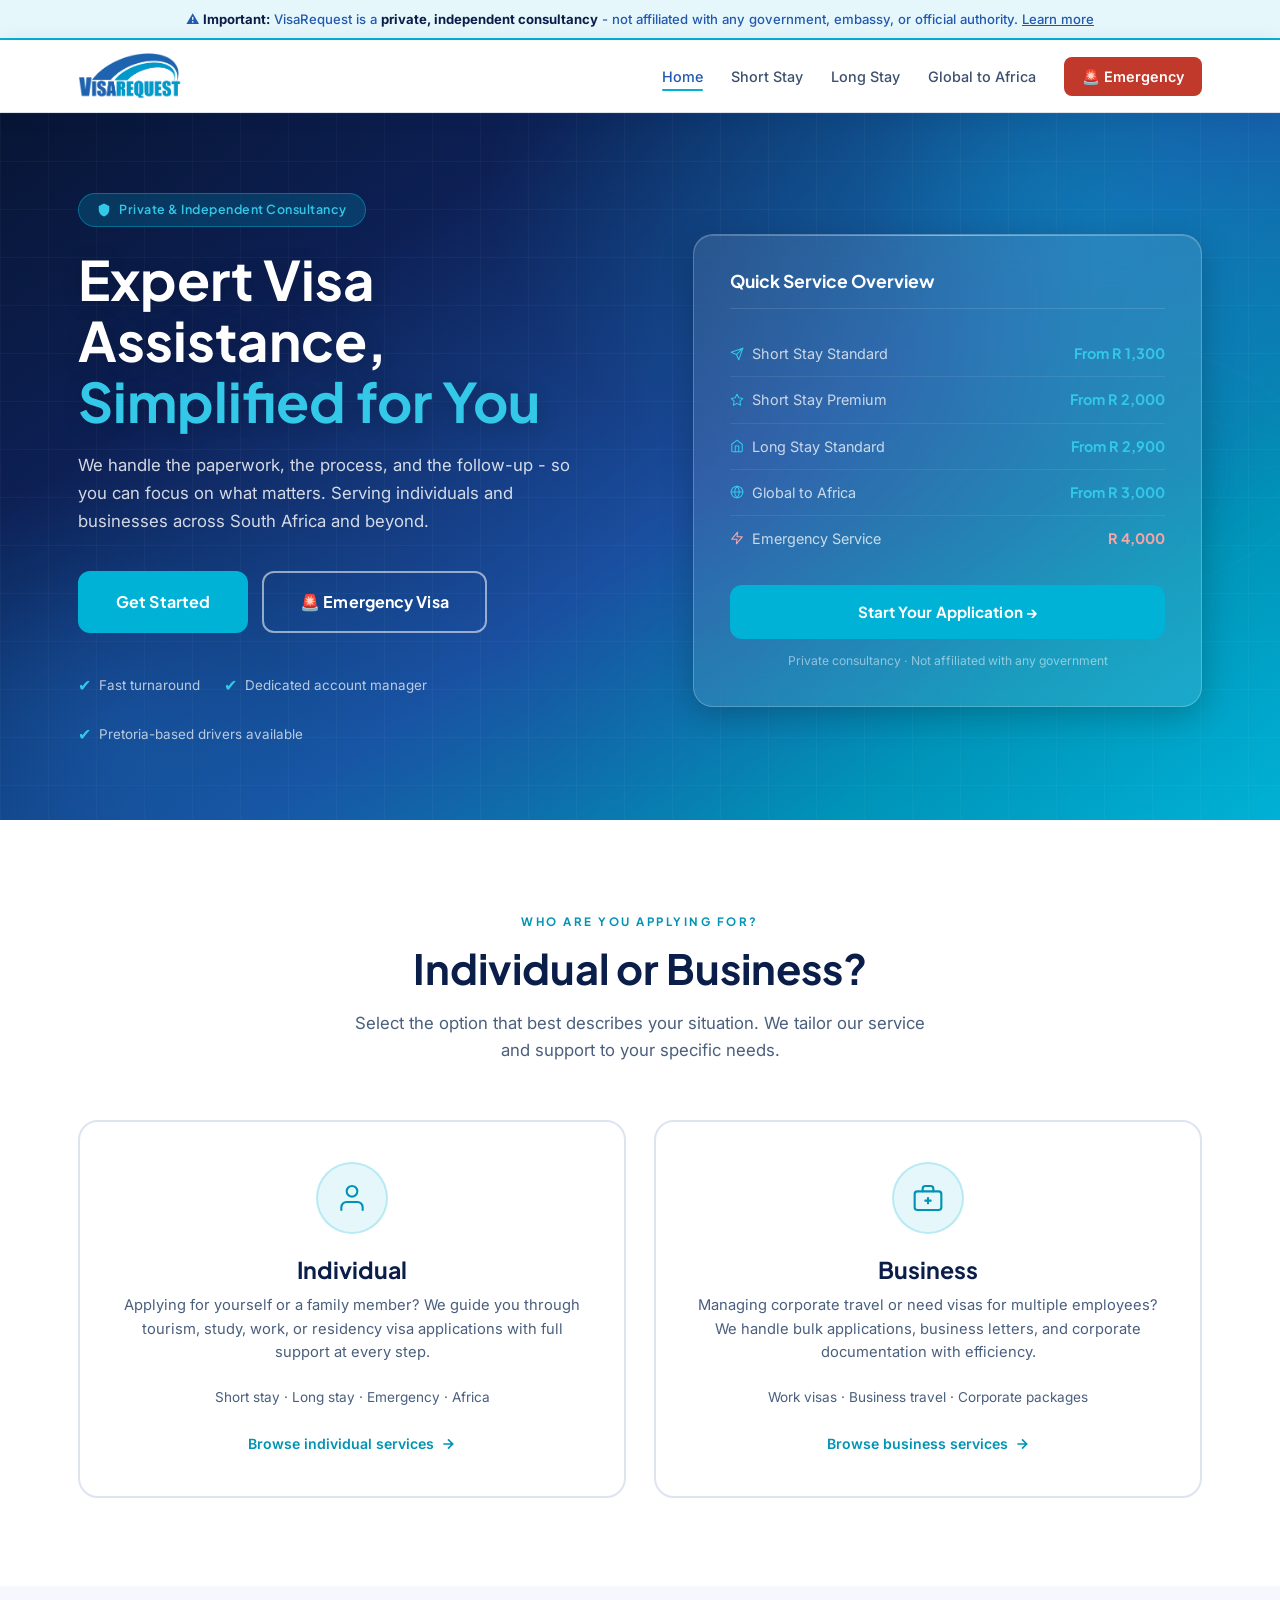
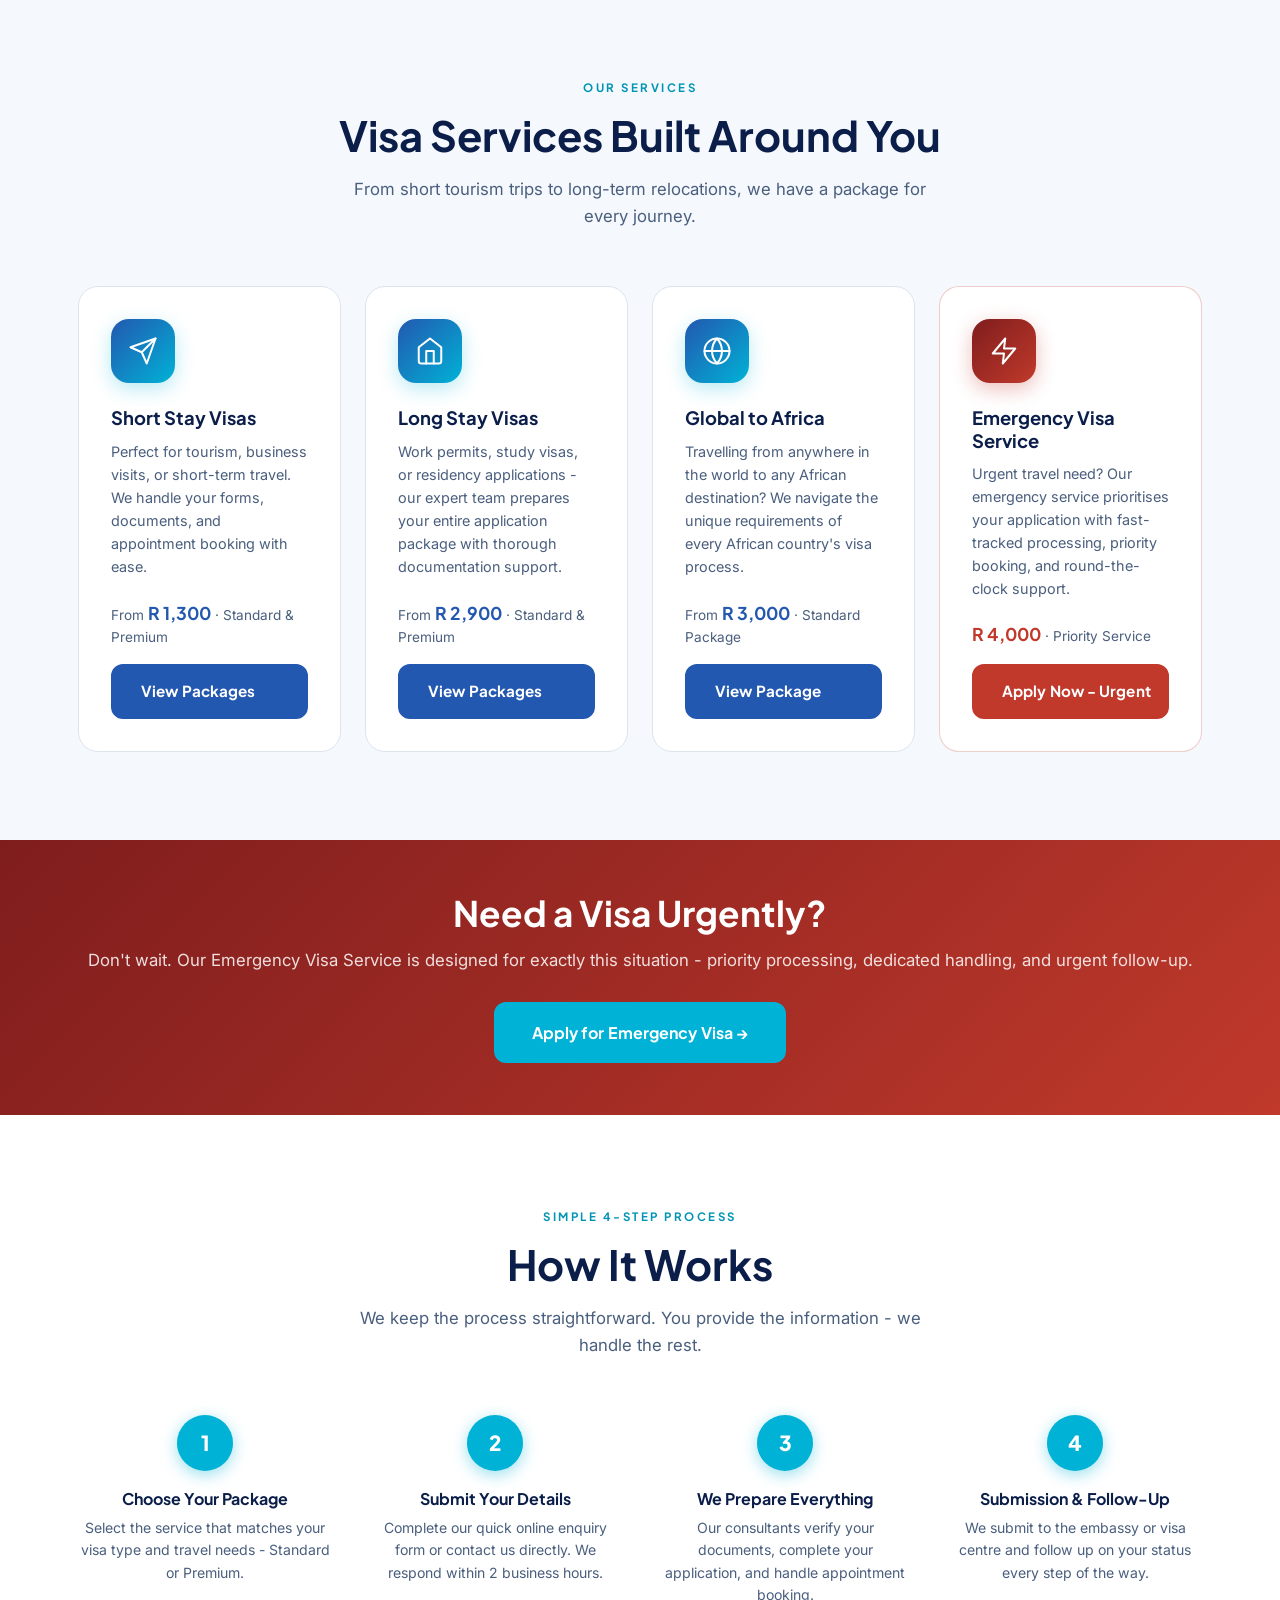
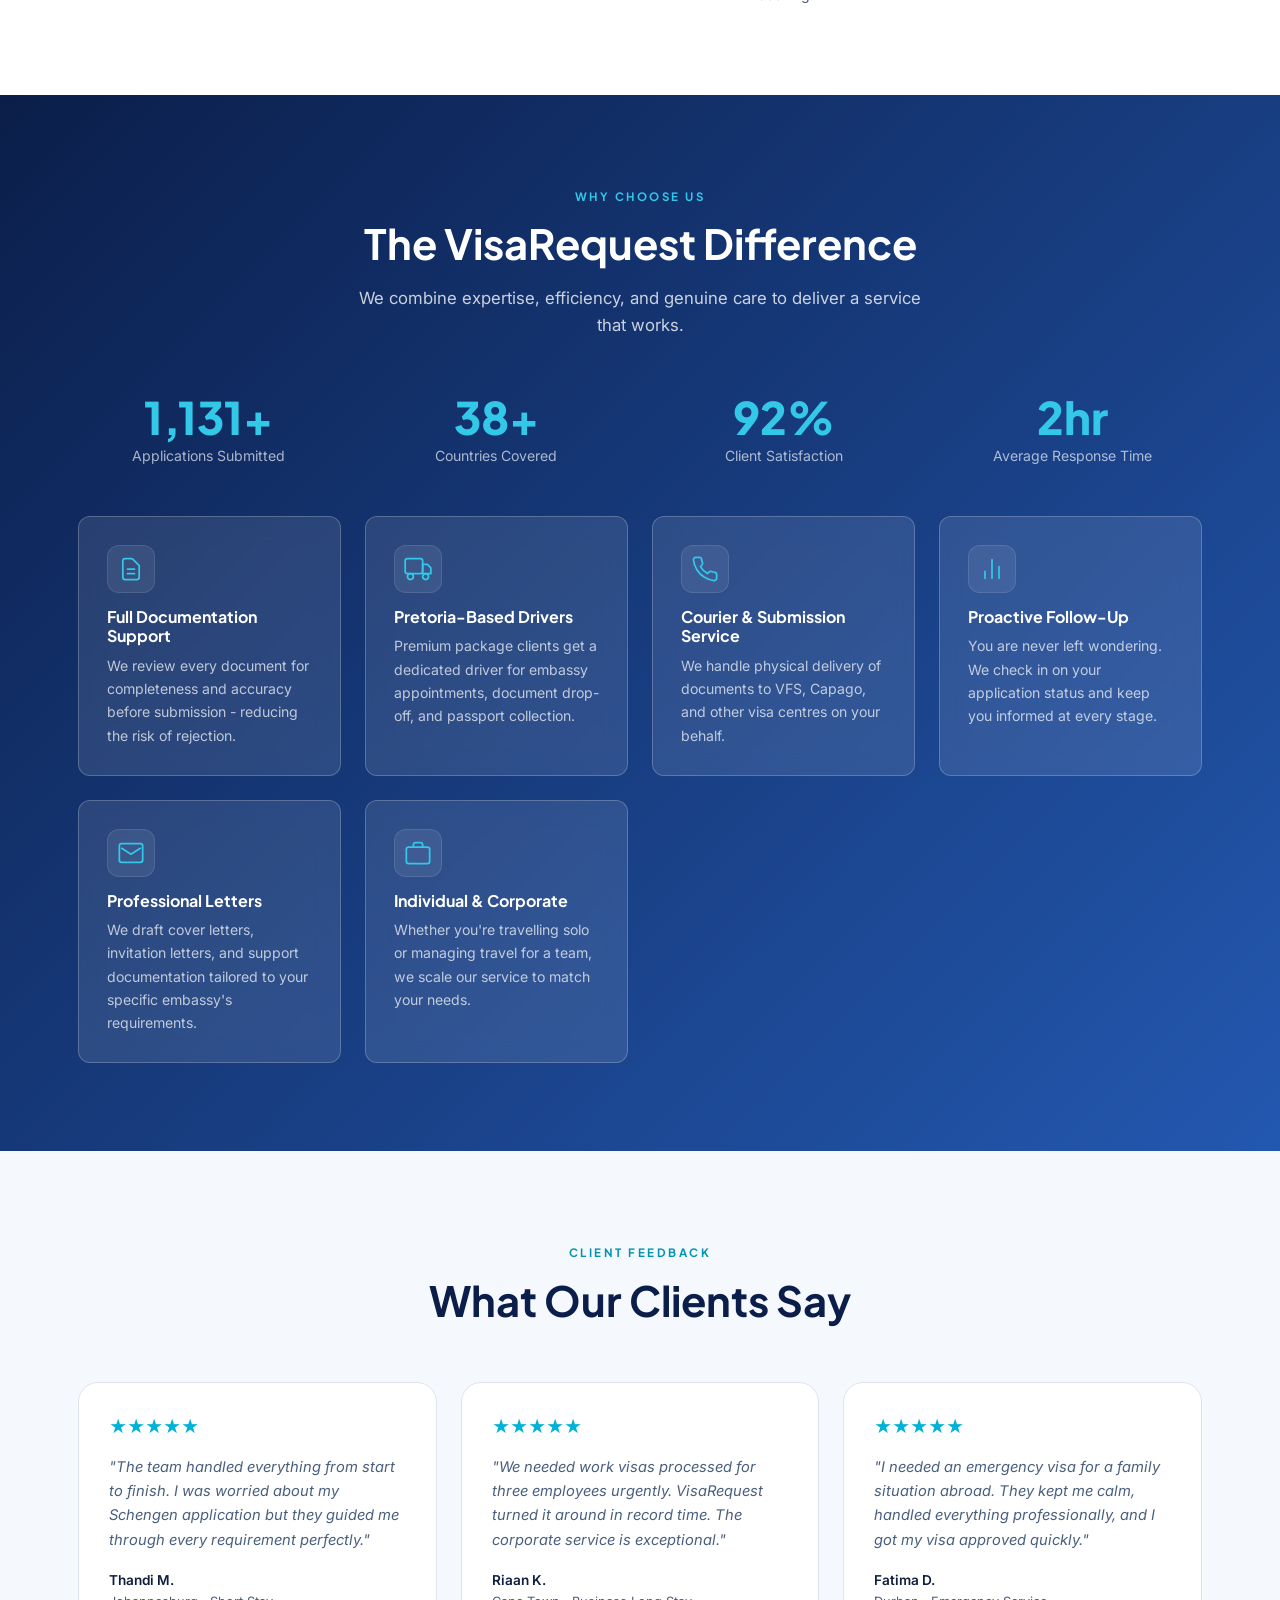
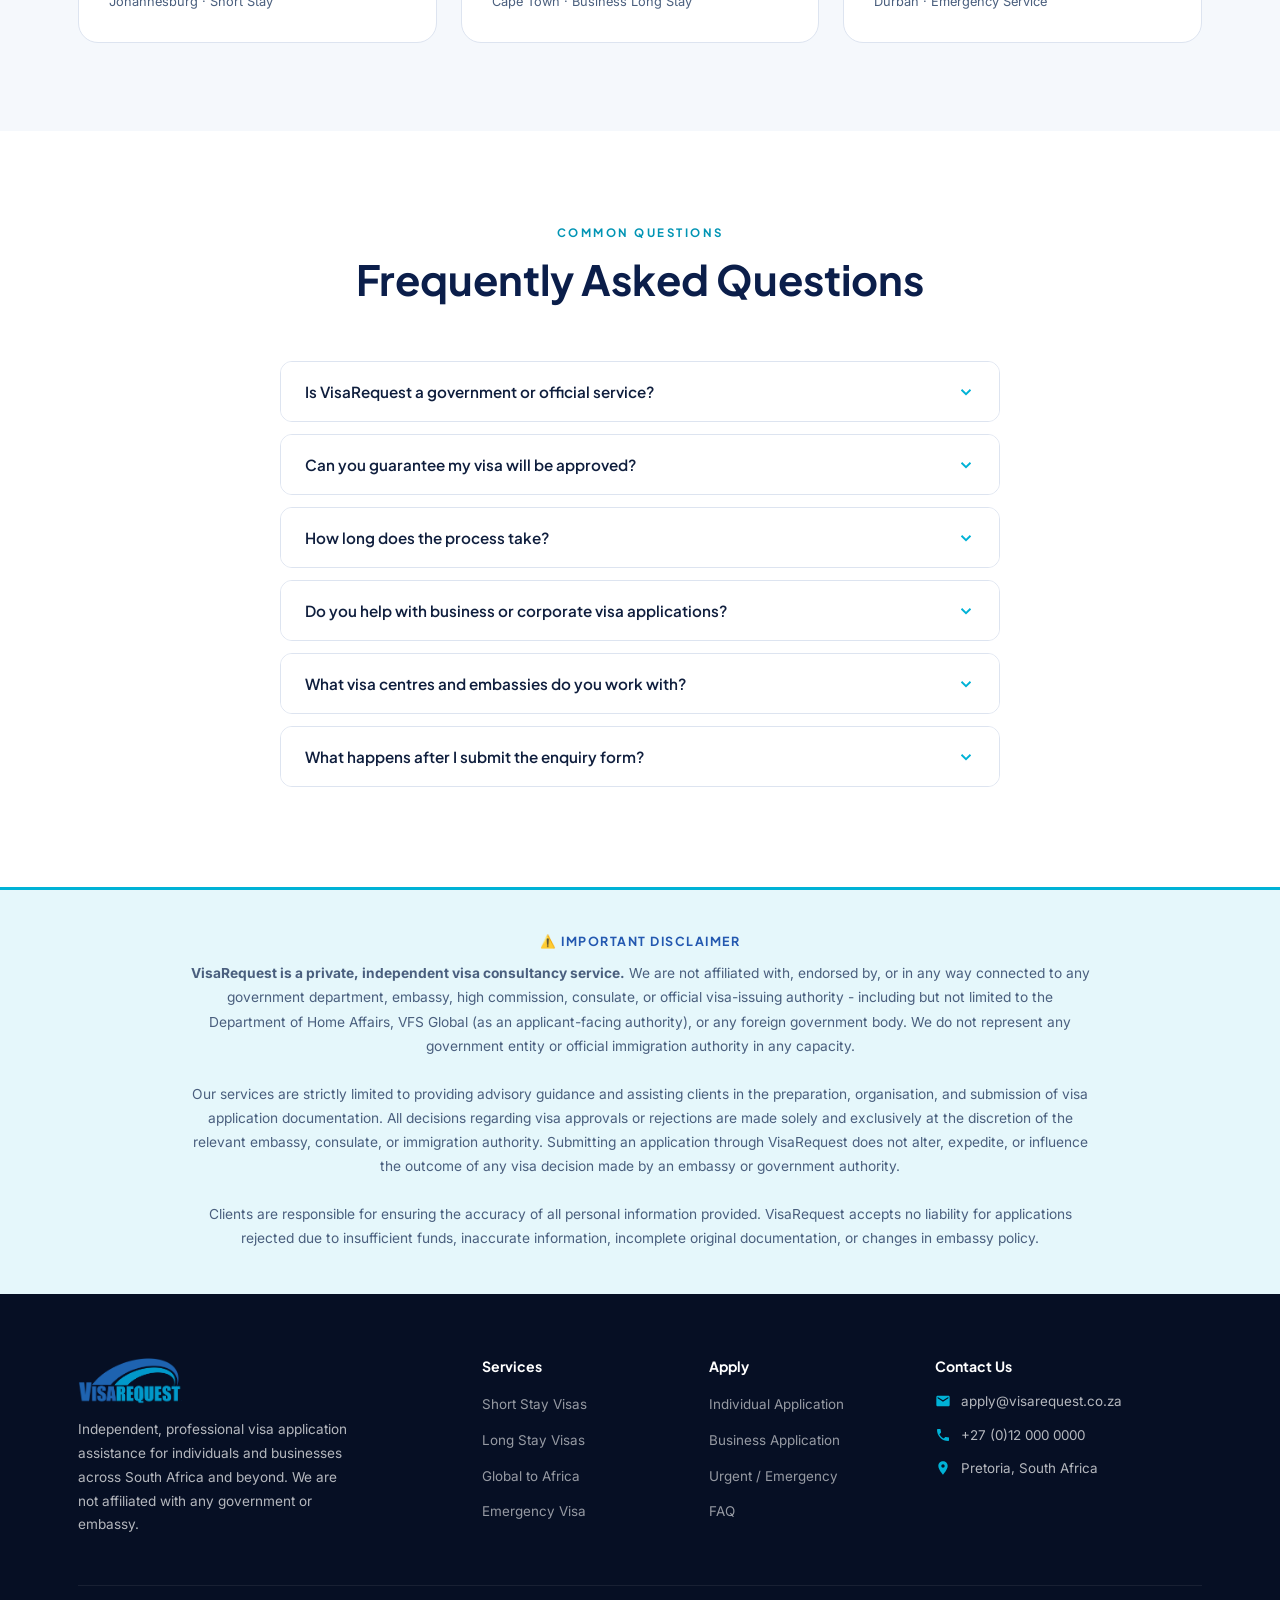
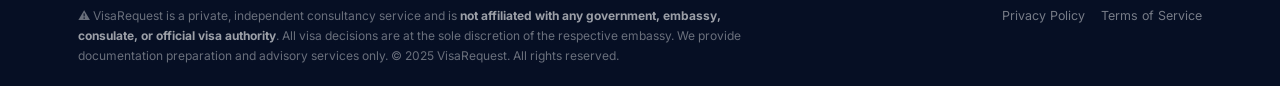
==== index.html @ b6147d73 "Bump Global to Africa to R3,000 and add currency converter Price updated across all pages. Pricing c" ====
<!DOCTYPE html>
<html lang="en">
<head>
  <meta charset="UTF-8">
  <meta name="viewport" content="width=device-width, initial-scale=1.0">
  <title>VisaRequest | Private Visa Consultancy South Africa</title>
  <meta name="description" content="VisaRequest is a private visa consultancy service helping individuals and businesses prepare and submit visa applications. We are not affiliated with any government or embassy.">
  <meta name="robots" content="index, follow">
  <link rel="icon" href="logos/logo-DYOdxpw0.webp" type="image/webp">
  <link rel="stylesheet" href="css/style.css">
  <!-- Open Graph -->
  <meta property="og:title" content="VisaRequest - Private Visa Consultancy">
  <meta property="og:description" content="Expert visa application assistance for individuals and businesses. Short stay, long stay, emergency & Africa visa services.">
  <meta property="og:type" content="website">
</head>
<body>

  <!-- Disclaimer Bar -->
  <div class="disclaimer-bar" role="banner" aria-label="Important notice">
    <div class="container">
      ⚠️ <strong>Important:</strong> VisaRequest is a <strong>private, independent consultancy</strong> - not affiliated with any government, embassy, or official authority. <a href="#disclaimer">Learn more</a>
    </div>
  </div>

  <!-- Header -->
  <header class="site-header" role="banner">
    <div class="container">
      <div class="header-inner">
        <a href="index.html" class="logo" aria-label="VisaRequest Home">
          <img src="logos/logo-DYOdxpw0.webp" alt="VisaRequest logo" width="44" height="44">
          
        </a>
        <nav class="nav" role="navigation" aria-label="Main navigation">
          <a href="index.html" class="active">Home</a>
          <a href="short-stay.html">Short Stay</a>
          <a href="long-stay.html">Long Stay</a>
          <a href="global-to-africa.html">Global to Africa</a>
          <a href="emergency.html" class="nav-emergency">🚨 Emergency</a>
        </nav>
        <button class="mobile-menu-btn" id="mobileMenuBtn" aria-label="Open menu" aria-expanded="false">
          <span></span><span></span><span></span>
        </button>
      </div>
    </div>
    <nav class="mobile-nav" id="mobileNav" role="navigation" aria-label="Mobile navigation">
      <a href="index.html">Home</a>
      <a href="short-stay.html">Short Stay Visas</a>
      <a href="long-stay.html">Long Stay Visas</a>
      <a href="global-to-africa.html">Global to Africa</a>
      <a href="emergency.html" class="nav-emergency">🚨 Emergency Visa</a>
    </nav>
  </header>

  <!-- Hero -->
  <section class="hero" aria-labelledby="hero-heading">
    <div class="hero-grid-overlay"></div>
    <!-- World-map watermark SVG -->
    <svg class="hero-world-mark" viewBox="0 0 1000 500" fill="none" xmlns="http://www.w3.org/2000/svg" aria-hidden="true">
      <ellipse cx="500" cy="250" rx="490" ry="240" stroke="white" stroke-width="1.5"/>
      <ellipse cx="500" cy="250" rx="340" ry="240" stroke="white" stroke-width="1"/>
      <ellipse cx="500" cy="250" rx="190" ry="240" stroke="white" stroke-width="1"/>
      <line x1="10" y1="250" x2="990" y2="250" stroke="white" stroke-width="1"/>
      <line x1="500" y1="10" x2="500" y2="490" stroke="white" stroke-width="1"/>
      <ellipse cx="500" cy="250" rx="490" ry="100" stroke="white" stroke-width="0.8"/>
      <ellipse cx="500" cy="250" rx="490" ry="180" stroke="white" stroke-width="0.8"/>
      <circle cx="200" cy="160" r="4" fill="white"/>
      <circle cx="420" cy="130" r="4" fill="white"/>
      <circle cx="600" cy="200" r="4" fill="white"/>
      <circle cx="750" cy="170" r="4" fill="white"/>
      <circle cx="500" cy="290" r="4" fill="white"/>
      <circle cx="300" cy="310" r="4" fill="white"/>
      <circle cx="680" cy="320" r="4" fill="white"/>
    </svg>
    <div class="container">
      <div class="hero-inner">
        <div class="hero-content">
          <div class="hero-badge">
            <svg width="14" height="14" viewBox="0 0 24 24" fill="currentColor"><path d="M12 1L3 5v6c0 5.55 3.84 10.74 9 12 5.16-1.26 9-6.45 9-12V5l-9-4z"/></svg>
            Private &amp; Independent Consultancy
          </div>
          <h1 id="hero-heading">
            Expert Visa Assistance,<br><em>Simplified for You</em>
          </h1>
          <p class="hero-sub">
            We handle the paperwork, the process, and the follow-up - so you can focus on what matters. Serving individuals and businesses across South Africa and beyond.
          </p>
          <div class="hero-cta">
            <a href="#choose-path" class="btn btn-primary btn-lg">Get Started</a>
            <a href="emergency.html" class="btn btn-secondary btn-lg">🚨 Emergency Visa</a>
          </div>
          <div class="hero-trust">
            <div class="trust-item">
              <span class="check">✔</span>
              Fast turnaround
            </div>
            <div class="trust-item">
              <span class="check">✔</span>
              Dedicated account manager
            </div>
            <div class="trust-item">
              <span class="check">✔</span>
              Pretoria-based drivers available
            </div>
          </div>
        </div>

        <!-- Glass card -->
        <div class="hero-glass">
          <h3>Quick Service Overview</h3>
          <div class="glass-row">
            <span style="display:flex;align-items:center;gap:8px;">
              <svg width="14" height="14" viewBox="0 0 24 24" fill="none" stroke="var(--cyan-lt)" stroke-width="1.8" stroke-linecap="round" stroke-linejoin="round" aria-hidden="true"><path d="M22 2L11 13"/><path d="M22 2l-7 20-4-9-9-4 20-7z"/></svg>
              Short Stay Standard
            </span>
            <strong>From R 1,300</strong>
          </div>
          <div class="glass-row">
            <span style="display:flex;align-items:center;gap:8px;">
              <svg width="14" height="14" viewBox="0 0 24 24" fill="none" stroke="var(--cyan-lt)" stroke-width="1.8" stroke-linecap="round" stroke-linejoin="round" aria-hidden="true"><polygon points="12 2 15.09 8.26 22 9.27 17 14.14 18.18 21.02 12 17.77 5.82 21.02 7 14.14 2 9.27 8.91 8.26 12 2"/></svg>
              Short Stay Premium
            </span>
            <strong>From R 2,000</strong>
          </div>
          <div class="glass-row">
            <span style="display:flex;align-items:center;gap:8px;">
              <svg width="14" height="14" viewBox="0 0 24 24" fill="none" stroke="var(--cyan-lt)" stroke-width="1.8" stroke-linecap="round" stroke-linejoin="round" aria-hidden="true"><path d="M3 9l9-7 9 7v11a2 2 0 01-2 2H5a2 2 0 01-2-2z"/><polyline points="9 22 9 12 15 12 15 22"/></svg>
              Long Stay Standard
            </span>
            <strong>From R 2,900</strong>
          </div>
          <div class="glass-row">
            <span style="display:flex;align-items:center;gap:8px;">
              <svg width="14" height="14" viewBox="0 0 24 24" fill="none" stroke="var(--cyan-lt)" stroke-width="1.8" stroke-linecap="round" stroke-linejoin="round" aria-hidden="true"><circle cx="12" cy="12" r="10"/><line x1="2" y1="12" x2="22" y2="12"/><path d="M12 2a15.3 15.3 0 014 10 15.3 15.3 0 01-4 10 15.3 15.3 0 01-4-10 15.3 15.3 0 014-10z"/></svg>
              Global to Africa
            </span>
            <strong>From R 3,000</strong>
          </div>
          <div class="glass-row">
            <span style="display:flex;align-items:center;gap:8px;">
              <svg width="14" height="14" viewBox="0 0 24 24" fill="none" stroke="#fca5a5" stroke-width="1.8" stroke-linecap="round" stroke-linejoin="round" aria-hidden="true"><path d="M13 2L3 14h9l-1 8 10-12h-9l1-8z"/></svg>
              Emergency Service
            </span>
            <strong style="color:#fca5a5;">R 4,000</strong>
          </div>
          <a href="#choose-path" class="btn btn-primary btn-full" style="margin-top:24px;">Start Your Application →</a>
          <p style="text-align:center;font-size:.76rem;color:rgba(255,255,255,.50);margin-top:12px;">Private consultancy · Not affiliated with any government</p>
        </div>
      </div>
    </div>
  </section>

  <!-- Choose Your Path -->
  <section class="section" id="choose-path" aria-labelledby="path-heading">
    <div class="container">
      <div class="section-header">
        <span class="eyebrow">Who are you applying for?</span>
        <h2 id="path-heading">Individual or Business?</h2>
        <p>Select the option that best describes your situation. We tailor our service and support to your specific needs.</p>
      </div>
      <div class="path-grid">
        <a href="short-stay.html?type=individual" class="path-card">
          <div class="path-icon">
            <svg viewBox="0 0 24 24" fill="none" stroke="currentColor" stroke-width="1.6" stroke-linecap="round" stroke-linejoin="round" aria-hidden="true" width="32" height="32"><path d="M20 21v-2a4 4 0 00-4-4H8a4 4 0 00-4 4v2"/><circle cx="12" cy="7" r="4"/></svg>
          </div>
          <h3>Individual</h3>
          <p>Applying for yourself or a family member? We guide you through tourism, study, work, or residency visa applications with full support at every step.</p>
          <p style="font-size:.85rem;color:var(--text-lt);">Short stay · Long stay · Emergency · Africa</p>
          <span class="path-link">
            Browse individual services
            <svg width="16" height="16" viewBox="0 0 24 24" fill="none" stroke="currentColor" stroke-width="2.5"><path d="M5 12h14M12 5l7 7-7 7"/></svg>
          </span>
        </a>
        <a href="short-stay.html?type=business" class="path-card">
          <div class="path-icon">
            <svg viewBox="0 0 24 24" fill="none" stroke="currentColor" stroke-width="1.6" stroke-linecap="round" stroke-linejoin="round" aria-hidden="true" width="32" height="32"><rect x="2" y="7" width="20" height="14" rx="2"/><path d="M16 7V5a2 2 0 00-2-2h-4a2 2 0 00-2 2v2"/><line x1="12" y1="12" x2="12" y2="16"/><line x1="10" y1="14" x2="14" y2="14"/></svg>
          </div>
          <h3>Business</h3>
          <p>Managing corporate travel or need visas for multiple employees? We handle bulk applications, business letters, and corporate documentation with efficiency.</p>
          <p style="font-size:.85rem;color:var(--text-lt);">Work visas · Business travel · Corporate packages</p>
          <span class="path-link">
            Browse business services
            <svg width="16" height="16" viewBox="0 0 24 24" fill="none" stroke="currentColor" stroke-width="2.5"><path d="M5 12h14M12 5l7 7-7 7"/></svg>
          </span>
        </a>
      </div>
    </div>
  </section>

  <!-- Services Overview -->
  <section class="section section--gray" aria-labelledby="services-heading">
    <div class="container">
      <div class="section-header">
        <span class="eyebrow">Our Services</span>
        <h2 id="services-heading">Visa Services Built Around You</h2>
        <p>From short tourism trips to long-term relocations, we have a package for every journey.</p>
      </div>
      <div class="services-grid">
        <!-- Short Stay -->
        <article class="service-card">
          <div class="service-icon">
            <svg viewBox="0 0 24 24" stroke-width="1.6" stroke-linecap="round" stroke-linejoin="round" aria-hidden="true">
              <path d="M22 2L11 13"/><path d="M22 2l-7 20-4-9-9-4 20-7z"/>
            </svg>
          </div>
          <h3>Short Stay Visas</h3>
          <p>Perfect for tourism, business visits, or short-term travel. We handle your forms, documents, and appointment booking with ease.</p>
          <div class="service-price">From <strong>R 1,300</strong> · Standard &amp; Premium</div>
          <a href="short-stay.html" class="btn btn-navy">View Packages</a>
        </article>
        <!-- Long Stay -->
        <article class="service-card">
          <div class="service-icon">
            <svg viewBox="0 0 24 24" stroke-width="1.6" stroke-linecap="round" stroke-linejoin="round" aria-hidden="true">
              <path d="M3 9l9-7 9 7v11a2 2 0 01-2 2H5a2 2 0 01-2-2z"/><polyline points="9 22 9 12 15 12 15 22"/>
            </svg>
          </div>
          <h3>Long Stay Visas</h3>
          <p>Work permits, study visas, or residency applications - our expert team prepares your entire application package with thorough documentation support.</p>
          <div class="service-price">From <strong>R 2,900</strong> · Standard &amp; Premium</div>
          <a href="long-stay.html" class="btn btn-navy">View Packages</a>
        </article>
        <!-- Global to Africa -->
        <article class="service-card">
          <div class="service-icon">
            <svg viewBox="0 0 24 24" stroke-width="1.6" stroke-linecap="round" stroke-linejoin="round" aria-hidden="true">
              <circle cx="12" cy="12" r="10"/><line x1="2" y1="12" x2="22" y2="12"/>
              <path d="M12 2a15.3 15.3 0 014 10 15.3 15.3 0 01-4 10 15.3 15.3 0 01-4-10 15.3 15.3 0 014-10z"/>
            </svg>
          </div>
          <h3>Global to Africa</h3>
          <p>Travelling from anywhere in the world to any African destination? We navigate the unique requirements of every African country's visa process.</p>
          <div class="service-price">From <strong>R 3,000</strong> · Standard Package</div>
          <a href="global-to-africa.html" class="btn btn-navy">View Package</a>
        </article>
        <!-- Emergency -->
        <article class="service-card emergency">
          <div class="service-icon">
            <svg viewBox="0 0 24 24" stroke-width="1.6" stroke-linecap="round" stroke-linejoin="round" aria-hidden="true">
              <path d="M13 2L3 14h9l-1 8 10-12h-9l1-8z"/>
            </svg>
          </div>
          <h3>Emergency Visa Service</h3>
          <p>Urgent travel need? Our emergency service prioritises your application with fast-tracked processing, priority booking, and round-the-clock support.</p>
          <div class="service-price"><strong style="color:var(--red);">R 4,000</strong> · Priority Service</div>
          <a href="emergency.html" class="btn btn-red">Apply Now - Urgent</a>
        </article>
      </div>
    </div>
  </section>

  <!-- Emergency Banner -->
  <div class="emergency-banner" role="alert">
    <div class="container">
      <h2>Need a Visa Urgently?</h2>
      <p>Don't wait. Our Emergency Visa Service is designed for exactly this situation - priority processing, dedicated handling, and urgent follow-up.</p>
      <a href="emergency.html" class="btn btn-primary btn-lg">Apply for Emergency Visa →</a>
    </div>
  </div>

  <!-- How It Works -->
  <section class="section" aria-labelledby="how-heading">
    <div class="container">
      <div class="section-header">
        <span class="eyebrow">Simple 4-Step Process</span>
        <h2 id="how-heading">How It Works</h2>
        <p>We keep the process straightforward. You provide the information - we handle the rest.</p>
      </div>
      <div class="steps-grid">
        <div class="step">
          <div class="step-num">1</div>
          <h4>Choose Your Package</h4>
          <p>Select the service that matches your visa type and travel needs - Standard or Premium.</p>
        </div>
        <div class="step">
          <div class="step-num">2</div>
          <h4>Submit Your Details</h4>
          <p>Complete our quick online enquiry form or contact us directly. We respond within 2 business hours.</p>
        </div>
        <div class="step">
          <div class="step-num">3</div>
          <h4>We Prepare Everything</h4>
          <p>Our consultants verify your documents, complete your application, and handle appointment booking.</p>
        </div>
        <div class="step">
          <div class="step-num">4</div>
          <h4>Submission &amp; Follow-Up</h4>
          <p>We submit to the embassy or visa centre and follow up on your status every step of the way.</p>
        </div>
      </div>
    </div>
  </section>

  <!-- Why VisaRequest -->
  <section class="section section--blue" aria-labelledby="why-heading">
    <div class="container">
      <div class="section-header">
        <span class="eyebrow" style="color:var(--cyan-lt);">Why Choose Us</span>
        <h2 id="why-heading">The VisaRequest Difference</h2>
        <p>We combine expertise, efficiency, and genuine care to deliver a service that works.</p>
      </div>
      <div class="stats-row mb-32" style="margin-bottom:48px;">
        <div class="stat-item">
          <div class="stat-num" data-count="1200" data-suffix="+">1200+</div>
          <div class="stat-label">Applications Submitted</div>
        </div>
        <div class="stat-item">
          <div class="stat-num" data-count="40" data-suffix="+">40+</div>
          <div class="stat-label">Countries Covered</div>
        </div>
        <div class="stat-item">
          <div class="stat-num" data-count="98" data-suffix="%">98%</div>
          <div class="stat-label">Client Satisfaction</div>
        </div>
        <div class="stat-item">
          <div class="stat-num" data-count="2" data-suffix="hr">2hr</div>
          <div class="stat-label">Average Response Time</div>
        </div>
      </div>
      <div class="features-grid">
        <div class="feature">
          <div class="feature-icon">
            <svg viewBox="0 0 24 24" fill="none" stroke="var(--cyan-lt)" stroke-width="1.5" stroke-linecap="round" stroke-linejoin="round" width="28" height="28" aria-hidden="true"><path d="M9 12h6m-6 4h6m2 5H7a2 2 0 01-2-2V5a2 2 0 012-2h5.586a1 1 0 01.707.293l5.414 5.414a1 1 0 01.293.707V19a2 2 0 01-2 2z"/></svg>
          </div>
          <h4>Full Documentation Support</h4>
          <p>We review every document for completeness and accuracy before submission - reducing the risk of rejection.</p>
        </div>
        <div class="feature">
          <div class="feature-icon">
            <svg viewBox="0 0 24 24" fill="none" stroke="var(--cyan-lt)" stroke-width="1.5" stroke-linecap="round" stroke-linejoin="round" width="28" height="28" aria-hidden="true"><rect x="1" y="3" width="15" height="13" rx="2"/><path d="M16 8h4l3 3v5h-7V8z"/><circle cx="5.5" cy="18.5" r="2.5"/><circle cx="18.5" cy="18.5" r="2.5"/></svg>
          </div>
          <h4>Pretoria-Based Drivers</h4>
          <p>Premium package clients get a dedicated driver for embassy appointments, document drop-off, and passport collection.</p>
        </div>
        <div class="feature">
          <div class="feature-icon">
            <svg viewBox="0 0 24 24" fill="none" stroke="var(--cyan-lt)" stroke-width="1.5" stroke-linecap="round" stroke-linejoin="round" width="28" height="28" aria-hidden="true"><path d="M22 16.92v3a2 2 0 01-2.18 2 19.79 19.79 0 01-8.63-3.07 19.5 19.5 0 01-6-6 19.79 19.79 0 01-3.07-8.67A2 2 0 014.11 2h3a2 2 0 012 1.72c.127.96.361 1.903.7 2.81a2 2 0 01-.45 2.11L8.09 9.91a16 16 0 006 6l1.27-1.27a2 2 0 012.11-.45c.907.339 1.85.573 2.81.7A2 2 0 0122 16.92z"/></svg>
          </div>
          <h4>Courier &amp; Submission Service</h4>
          <p>We handle physical delivery of documents to VFS, Capago, and other visa centres on your behalf.</p>
        </div>
        <div class="feature">
          <div class="feature-icon">
            <svg viewBox="0 0 24 24" fill="none" stroke="var(--cyan-lt)" stroke-width="1.5" stroke-linecap="round" stroke-linejoin="round" width="28" height="28" aria-hidden="true"><path d="M18 20V10M12 20V4M6 20v-6"/></svg>
          </div>
          <h4>Proactive Follow-Up</h4>
          <p>You are never left wondering. We check in on your application status and keep you informed at every stage.</p>
        </div>
        <div class="feature">
          <div class="feature-icon">
            <svg viewBox="0 0 24 24" fill="none" stroke="var(--cyan-lt)" stroke-width="1.5" stroke-linecap="round" stroke-linejoin="round" width="28" height="28" aria-hidden="true"><path d="M20 4H4c-1.1 0-2 .9-2 2v12c0 1.1.9 2 2 2h16c1.1 0 2-.9 2-2V6c0-1.1-.9-2-2-2zm0 4l-8 5-8-5"/></svg>
          </div>
          <h4>Professional Letters</h4>
          <p>We draft cover letters, invitation letters, and support documentation tailored to your specific embassy's requirements.</p>
        </div>
        <div class="feature">
          <div class="feature-icon">
            <svg viewBox="0 0 24 24" fill="none" stroke="var(--cyan-lt)" stroke-width="1.5" stroke-linecap="round" stroke-linejoin="round" width="28" height="28" aria-hidden="true"><rect x="2" y="7" width="20" height="14" rx="2"/><path d="M16 7V5a2 2 0 00-2-2h-4a2 2 0 00-2 2v2"/></svg>
          </div>
          <h4>Individual &amp; Corporate</h4>
          <p>Whether you're travelling solo or managing travel for a team, we scale our service to match your needs.</p>
        </div>
      </div>
    </div>
  </section>

  <!-- Testimonials -->
  <section class="section section--gray" aria-labelledby="testimonials-heading">
    <div class="container">
      <div class="section-header">
        <span class="eyebrow">Client Feedback</span>
        <h2 id="testimonials-heading">What Our Clients Say</h2>
      </div>
      <div class="testimonials-grid">
        <div class="testimonial-card">
          <div class="stars">★★★★★</div>
          <blockquote>"The team handled everything from start to finish. I was worried about my Schengen application but they guided me through every requirement perfectly."</blockquote>
          <div class="testimonial-author">Thandi M.</div>
          <div class="testimonial-detail">Johannesburg · Short Stay</div>
        </div>
        <div class="testimonial-card">
          <div class="stars">★★★★★</div>
          <blockquote>"We needed work visas processed for three employees urgently. VisaRequest turned it around in record time. The corporate service is exceptional."</blockquote>
          <div class="testimonial-author">Riaan K.</div>
          <div class="testimonial-detail">Cape Town · Business Long Stay</div>
        </div>
        <div class="testimonial-card">
          <div class="stars">★★★★★</div>
          <blockquote>"I needed an emergency visa for a family situation abroad. They kept me calm, handled everything professionally, and I got my visa approved quickly."</blockquote>
          <div class="testimonial-author">Fatima D.</div>
          <div class="testimonial-detail">Durban · Emergency Service</div>
        </div>
      </div>
    </div>
  </section>

  <!-- FAQ -->
  <section class="section" aria-labelledby="faq-heading">
    <div class="container">
      <div class="section-header">
        <span class="eyebrow">Common Questions</span>
        <h2 id="faq-heading">Frequently Asked Questions</h2>
      </div>
      <div class="faq-list">
        <div class="faq-item">
          <button class="faq-q">
            Is VisaRequest a government or official service?
            <svg width="18" height="18" viewBox="0 0 24 24" fill="none" stroke="currentColor" stroke-width="2.5"><path d="M6 9l6 6 6-6"/></svg>
          </button>
          <div class="faq-a">No. VisaRequest is a fully private, independent visa consultancy. We are not affiliated with, endorsed by, or connected to any government body, embassy, high commission, or official visa authority. We are a professional advisory and document preparation service that helps clients navigate the visa application process more effectively.</div>
        </div>
        <div class="faq-item">
          <button class="faq-q">
            Can you guarantee my visa will be approved?
            <svg width="18" height="18" viewBox="0 0 24 24" fill="none" stroke="currentColor" stroke-width="2.5"><path d="M6 9l6 6 6-6"/></svg>
          </button>
          <div class="faq-a">No visa consultancy - ours included - can guarantee approval. All visa decisions rest entirely with the relevant embassy or consulate. What we do guarantee is that your application is as complete, accurate, and well-supported as possible, which significantly improves your chances of a successful outcome.</div>
        </div>
        <div class="faq-item">
          <button class="faq-q">
            How long does the process take?
            <svg width="18" height="18" viewBox="0 0 24 24" fill="none" stroke="currentColor" stroke-width="2.5"><path d="M6 9l6 6 6-6"/></svg>
          </button>
          <div class="faq-a">Processing times vary by embassy and visa type. Standard short-stay Schengen visas typically take 15 working days once submitted. We advise starting your application at least 6–8 weeks before your intended travel date. For urgent travel, our Emergency Service prioritises your case and seeks the earliest available appointment.</div>
        </div>
        <div class="faq-item">
          <button class="faq-q">
            Do you help with business or corporate visa applications?
            <svg width="18" height="18" viewBox="0 0 24 24" fill="none" stroke="currentColor" stroke-width="2.5"><path d="M6 9l6 6 6-6"/></svg>
          </button>
          <div class="faq-a">Yes. We work extensively with businesses managing travel for employees. Whether it's a single business trip or ongoing corporate travel management, we handle the documentation, letters, and submissions efficiently. Our Long Stay Premium package includes dedicated account management for business clients.</div>
        </div>
        <div class="faq-item">
          <button class="faq-q">
            What visa centres and embassies do you work with?
            <svg width="18" height="18" viewBox="0 0 24 24" fill="none" stroke="currentColor" stroke-width="2.5"><path d="M6 9l6 6 6-6"/></svg>
          </button>
          <div class="faq-a">We have experience working with VFS Global, Capago, and embassy-direct submissions across Pretoria and Johannesburg. Our team is familiar with the specific requirements and processes of embassies across Europe, the UK, the USA, Asia, and across Africa. Contact us with your destination and we'll confirm our coverage.</div>
        </div>
        <div class="faq-item">
          <button class="faq-q">
            What happens after I submit the enquiry form?
            <svg width="18" height="18" viewBox="0 0 24 24" fill="none" stroke="currentColor" stroke-width="2.5"><path d="M6 9l6 6 6-6"/></svg>
          </button>
          <div class="faq-a">Our team reviews your enquiry and contacts you within 2 business hours (during working hours). We'll confirm your eligibility, advise on the most appropriate package, share a document checklist tailored to your visa type, and provide you with an invoice. We only begin work once payment is confirmed.</div>
        </div>
      </div>
    </div>
  </section>

  <!-- Disclaimer Section -->
  <section class="disclaimer-section" id="disclaimer" aria-labelledby="disclaimer-heading">
    <div class="container">
      <div class="disclaimer-box">
        <h4 id="disclaimer-heading">⚠️ Important Disclaimer</h4>
        <p>
          <strong>VisaRequest is a private, independent visa consultancy service.</strong> We are not affiliated with, endorsed by, or in any way connected to any government department, embassy, high commission, consulate, or official visa-issuing authority - including but not limited to the Department of Home Affairs, VFS Global (as an applicant-facing authority), or any foreign government body. We do not represent any government entity or official immigration authority in any capacity.
          <br><br>
          Our services are strictly limited to providing advisory guidance and assisting clients in the preparation, organisation, and submission of visa application documentation. All decisions regarding visa approvals or rejections are made solely and exclusively at the discretion of the relevant embassy, consulate, or immigration authority. Submitting an application through VisaRequest does not alter, expedite, or influence the outcome of any visa decision made by an embassy or government authority.
          <br><br>
          Clients are responsible for ensuring the accuracy of all personal information provided. VisaRequest accepts no liability for applications rejected due to insufficient funds, inaccurate information, incomplete original documentation, or changes in embassy policy.
        </p>
      </div>
    </div>
  </section>

  <!-- Footer -->
  <footer class="site-footer" role="contentinfo">
    <div class="container">
      <div class="footer-grid">
        <div class="footer-brand">
          <div class="logo">
            <img src="logos/logo-DYOdxpw0.webp" alt="VisaRequest" width="40" height="40">
            
          </div>
          <p>Independent, professional visa application assistance for individuals and businesses across South Africa and beyond. We are not affiliated with any government or embassy.</p>
        </div>
        <div class="footer-col">
          <h5>Services</h5>
          <ul>
            <li><a href="short-stay.html">Short Stay Visas</a></li>
            <li><a href="long-stay.html">Long Stay Visas</a></li>
            <li><a href="global-to-africa.html">Global to Africa</a></li>
            <li><a href="emergency.html">Emergency Visa</a></li>
          </ul>
        </div>
        <div class="footer-col">
          <h5>Apply</h5>
          <ul>
            <li><a href="short-stay.html?type=individual">Individual Application</a></li>
            <li><a href="short-stay.html?type=business">Business Application</a></li>
            <li><a href="emergency.html">Urgent / Emergency</a></li>
            <li><a href="#faq">FAQ</a></li>
          </ul>
        </div>
        <div class="footer-col">
          <h5>Contact Us</h5>
          <div class="footer-contact-item">
            <svg width="16" height="16" viewBox="0 0 24 24" fill="currentColor"><path d="M20 4H4c-1.1 0-2 .9-2 2v12c0 1.1.9 2 2 2h16c1.1 0 2-.9 2-2V6c0-1.1-.9-2-2-2zm0 4l-8 5-8-5V6l8 5 8-5v2z"/></svg>
            apply@visarequest.co.za
          </div>
          <div class="footer-contact-item">
            <svg width="16" height="16" viewBox="0 0 24 24" fill="currentColor"><path d="M6.62 10.79c1.44 2.83 3.76 5.14 6.59 6.59l2.2-2.2c.27-.27.67-.36 1.02-.24 1.12.37 2.33.57 3.57.57.55 0 1 .45 1 1V20c0 .55-.45 1-1 1-9.39 0-17-7.61-17-17 0-.55.45-1 1-1h3.5c.55 0 1 .45 1 1 0 1.25.2 2.45.57 3.57.11.35.03.74-.25 1.02l-2.2 2.2z"/></svg>
            +27 (0)12 000 0000
          </div>
          <div class="footer-contact-item">
            <svg width="16" height="16" viewBox="0 0 24 24" fill="currentColor"><path d="M12 2C8.13 2 5 5.13 5 9c0 5.25 7 13 7 13s7-7.75 7-13c0-3.87-3.13-7-7-7zm0 9.5c-1.38 0-2.5-1.12-2.5-2.5s1.12-2.5 2.5-2.5 2.5 1.12 2.5 2.5-1.12 2.5-2.5 2.5z"/></svg>
            Pretoria, South Africa
          </div>
        </div>
      </div>
      <div class="footer-bottom">
        <p class="footer-disclaimer">
          ⚠️ VisaRequest is a private, independent consultancy service and is <strong>not affiliated with any government, embassy, consulate, or official visa authority</strong>. All visa decisions are at the sole discretion of the respective embassy. We provide documentation preparation and advisory services only. © 2025 VisaRequest. All rights reserved.
        </p>
        <div class="footer-legal">
          <a href="privacy.html">Privacy Policy</a>
          <a href="terms.html">Terms of Service</a>
        </div>
      </div>
    </div>
  </footer>

  <script src="js/main.js"></script>
</body>
</html>
---- css/style.css ----
/* ============================================
   VISAREQUEST — Global Stylesheet
   Colors sourced directly from logo:
     Deep Blue  #2358B0
     Cyan Blue  #00B2D6
   ============================================ */

@import url('https://fonts.googleapis.com/css2?family=Plus+Jakarta+Sans:wght@300;400;500;600;700;800&family=Inter:wght@300;400;500;600&display=swap');

/* ── Reset & Base ─────────────────────────── */
*, *::before, *::after { box-sizing: border-box; margin: 0; padding: 0; }

:root {
  /* === Logo-derived palette === */
  --navy:       #0B1E4A;   /* deepest bg / text */
  --blue:       #2358B0;   /* primary brand blue */
  --blue-mid:   #1A4FA0;   /* mid blue */
  --blue-lt:    #3A70C4;   /* lighter blue */
  --cyan:       #00B2D6;   /* secondary cyan from logo */
  --cyan-lt:    #33C8E8;   /* lighter cyan */
  --cyan-pale:  #E5F7FB;   /* very light cyan tint */
  --cyan-deep:  #0094B4;   /* deeper cyan */

  /* === Neutrals === */
  --white:      #FFFFFF;
  --off-white:  #F5F8FC;
  --gray-100:   #EEF2F7;
  --gray-200:   #DDE4F0;
  --gray-400:   #9AAEC8;
  --gray-600:   #5B7296;
  --gray-700:   #3D506E;
  --text:       #0F1E3D;
  --text-lt:    #4A5F7E;

  /* === Status === */
  --red:        #C0392B;
  --red-lt:     #E74C3C;
  --green:      #0E8A4A;

  /* === Effects === */
  --glass-bg:   rgba(255,255,255,0.10);
  --glass-bg-strong: rgba(255,255,255,0.16);
  --glass-border: rgba(255,255,255,0.22);
  --glass-shadow: 0 8px 32px rgba(0,0,0,0.22);

  --radius:     12px;
  --radius-lg:  20px;
  --shadow:     0 4px 24px rgba(11,30,74,.12);
  --shadow-md:  0 8px 40px rgba(11,30,74,.16);
  --shadow-lg:  0 16px 60px rgba(11,30,74,.20);
  --transition: .25s cubic-bezier(.4,0,.2,1);
}

html { scroll-behavior: smooth; }

body {
  font-family: 'Inter', sans-serif;
  color: var(--text);
  background: var(--white);
  line-height: 1.6;
  -webkit-font-smoothing: antialiased;
}

h1,h2,h3,h4,h5 {
  font-family: 'Plus Jakarta Sans', sans-serif;
  line-height: 1.22;
  font-weight: 700;
  color: var(--navy);
}

a { color: inherit; text-decoration: none; }
img { max-width: 100%; display: block; }
ul { list-style: none; }

.container {
  max-width: 1180px;
  margin: 0 auto;
  padding: 0 28px;
}

.section { padding: 88px 0; }
.section--gray { background: var(--off-white); }
.section--blue {
  background: linear-gradient(135deg, var(--navy) 0%, var(--blue) 100%);
  color: var(--white);
}
.section--blue h2, .section--blue h3 { color: var(--white); }
.section--blue p { color: rgba(255,255,255,.80); }

/* ── Disclaimer Bar ─────────────────────────── */
.disclaimer-bar {
  background: var(--cyan-pale);
  border-bottom: 2px solid var(--cyan);
  padding: 10px 0;
  text-align: center;
  font-size: .82rem;
  color: var(--blue);
  font-weight: 500;
  line-height: 1.4;
}
.disclaimer-bar strong { color: var(--navy); }
.disclaimer-bar a { color: var(--blue); text-decoration: underline; }

/* ── Header / Nav ─────────────────────────── */
.site-header {
  position: sticky;
  top: 0;
  z-index: 1000;
  background: var(--white);
  border-bottom: 1px solid var(--gray-200);
  box-shadow: 0 2px 20px rgba(11,30,74,.08);
}
.header-inner {
  display: flex;
  align-items: center;
  justify-content: space-between;
  height: 72px;
}
.logo { display: flex; align-items: center; gap: 12px; }
.logo img { height: 46px; width: auto; }
.logo-text strong { display: block; font-size: 1.2rem; color: var(--blue); letter-spacing: -.3px; font-family: 'Plus Jakarta Sans',sans-serif; }
.logo-text span { font-size: .7rem; color: var(--cyan-deep); text-transform: uppercase; letter-spacing: 1.8px; font-weight: 600; }

.nav { display: flex; align-items: center; gap: 28px; }
.nav a {
  font-size: .9rem;
  font-weight: 500;
  color: var(--gray-700);
  transition: color var(--transition);
  position: relative;
}
.nav a::after {
  content: '';
  position: absolute;
  bottom: -3px; left: 0;
  width: 0; height: 2px;
  background: var(--cyan);
  transition: width var(--transition);
  border-radius: 2px;
}
.nav a:hover, .nav a.active { color: var(--blue); }
.nav a:hover::after, .nav a.active::after { width: 100%; }

.nav-emergency {
  background: var(--red) !important;
  color: var(--white) !important;
  padding: 8px 18px;
  border-radius: 8px;
  font-weight: 600 !important;
  animation: pulse-red 2.2s infinite;
}
.nav-emergency::after { display: none !important; }
.nav-emergency:hover { background: var(--red-lt) !important; opacity: .92; }

@keyframes pulse-red {
  0%,100% { box-shadow: 0 0 0 0 rgba(192,57,43,.45); }
  50%      { box-shadow: 0 0 0 7px rgba(192,57,43,0); }
}

.mobile-menu-btn {
  display: none;
  background: none;
  border: none;
  cursor: pointer;
  flex-direction: column;
  gap: 5px;
  padding: 4px;
}
.mobile-menu-btn span {
  display: block;
  width: 24px; height: 2px;
  background: var(--navy);
  border-radius: 2px;
  transition: var(--transition);
}

/* ── Buttons ─────────────────────────── */
.btn {
  display: inline-flex;
  align-items: center;
  gap: 8px;
  padding: 13px 28px;
  border-radius: var(--radius);
  font-family: 'Plus Jakarta Sans', sans-serif;
  font-weight: 700;
  font-size: .95rem;
  cursor: pointer;
  border: 2px solid transparent;
  transition: all var(--transition);
  white-space: nowrap;
  letter-spacing: .1px;
}
.btn-primary {
  background: var(--cyan);
  color: var(--white);
  border-color: var(--cyan);
}
.btn-primary:hover {
  background: var(--cyan-lt);
  border-color: var(--cyan-lt);
  transform: translateY(-2px);
  box-shadow: 0 8px 28px rgba(0,178,214,.40);
}
.btn-secondary {
  background: transparent;
  color: var(--white);
  border-color: rgba(255,255,255,.55);
}
.btn-secondary:hover {
  background: rgba(255,255,255,.12);
  border-color: var(--white);
  transform: translateY(-2px);
}
.btn-navy {
  background: var(--blue);
  color: var(--white);
  border-color: var(--blue);
}
.btn-navy:hover {
  background: var(--blue-mid);
  border-color: var(--blue-mid);
  transform: translateY(-2px);
  box-shadow: var(--shadow);
}
.btn-outline {
  background: transparent;
  color: var(--cyan);
  border-color: var(--cyan);
}
.btn-outline:hover {
  background: var(--cyan);
  color: var(--white);
}
.btn-red {
  background: var(--red);
  color: var(--white);
  border-color: var(--red);
  animation: pulse-red 2.2s infinite;
}
.btn-red:hover {
  background: var(--red-lt);
  border-color: var(--red-lt);
  transform: translateY(-2px);
}
.btn-lg { padding: 16px 36px; font-size: 1rem; }
.btn-full { width: 100%; justify-content: center; }

/* ── Section Headers ─────────────────────────── */
.section-header { text-align: center; margin-bottom: 56px; }
.eyebrow {
  display: inline-block;
  font-size: .72rem;
  font-weight: 700;
  text-transform: uppercase;
  letter-spacing: 2.5px;
  color: var(--cyan-deep);
  margin-bottom: 12px;
  font-family: 'Plus Jakarta Sans', sans-serif;
}
.section--blue .eyebrow { color: var(--cyan-lt); }
.section-header h2 { font-size: clamp(1.8rem, 4vw, 2.6rem); margin-bottom: 16px; }
.section-header p { font-size: 1.05rem; color: var(--text-lt); max-width: 580px; margin: 0 auto; }
.section--blue .section-header p { color: rgba(255,255,255,.78); }

/* ══════════════════════════════════════════════
   HERO — Glassmorphism Style
   ══════════════════════════════════════════════ */
.hero {
  position: relative;
  min-height: 680px;
  display: flex;
  align-items: center;
  overflow: hidden;
  padding: 80px 0 72px;

  /* Rich gradient using logo colors */
  background:
    radial-gradient(ellipse 70% 80% at 80% 10%, rgba(0,178,214,.28) 0%, transparent 60%),
    radial-gradient(ellipse 60% 70% at 10% 90%, rgba(0,140,200,.20) 0%, transparent 55%),
    linear-gradient(145deg, #071534 0%, #0d2055 25%, #1A4FA0 55%, #0093B8 80%, #00B2D6 100%);
}

/* Decorative blobs */
.hero::before,
.hero::after {
  content: '';
  position: absolute;
  border-radius: 50%;
  pointer-events: none;
}
.hero::before {
  width: 520px; height: 520px;
  right: -80px; top: -140px;
  background: radial-gradient(circle, rgba(0,178,214,.22) 0%, transparent 65%);
  animation: float 8s ease-in-out infinite;
}
.hero::after {
  width: 360px; height: 360px;
  left: -60px; bottom: -80px;
  background: radial-gradient(circle, rgba(35,88,176,.30) 0%, transparent 65%);
  animation: float 11s ease-in-out infinite reverse;
}

@keyframes float {
  0%,100% { transform: translate(0,0) scale(1); }
  33%      { transform: translate(20px,-15px) scale(1.04); }
  66%      { transform: translate(-10px,20px) scale(.97); }
}

/* Subtle grid overlay for depth */
.hero-grid-overlay {
  position: absolute;
  inset: 0;
  background-image:
    linear-gradient(rgba(255,255,255,.03) 1px, transparent 1px),
    linear-gradient(90deg, rgba(255,255,255,.03) 1px, transparent 1px);
  background-size: 48px 48px;
  pointer-events: none;
}

/* Decorative world-map watermark */
.hero-world-mark {
  position: absolute;
  right: -40px;
  top: 50%;
  transform: translateY(-50%);
  width: 580px;
  opacity: .05;
  pointer-events: none;
  filter: blur(1px);
}

.hero-inner {
  position: relative;
  z-index: 2;
  display: grid;
  grid-template-columns: 1.1fr 1fr;
  gap: 56px;
  align-items: center;
}

.hero-badge {
  display: inline-flex;
  align-items: center;
  gap: 8px;
  background: rgba(0,178,214,.20);
  border: 1px solid rgba(0,178,214,.45);
  color: var(--cyan-lt);
  padding: 6px 18px;
  border-radius: 999px;
  font-size: .78rem;
  font-weight: 600;
  letter-spacing: .5px;
  margin-bottom: 22px;
  font-family: 'Plus Jakarta Sans', sans-serif;
  backdrop-filter: blur(8px);
}

.hero h1 {
  color: var(--white);
  font-size: clamp(2rem, 4.5vw, 3.4rem);
  margin-bottom: 20px;
  line-height: 1.12;
  text-shadow: 0 2px 20px rgba(0,0,0,.2);
}
.hero h1 em { color: var(--cyan-lt); font-style: normal; }

.hero-sub {
  font-size: 1.05rem;
  color: rgba(255,255,255,.82);
  margin-bottom: 36px;
  max-width: 500px;
  line-height: 1.65;
}
.hero-cta { display: flex; gap: 14px; flex-wrap: wrap; margin-bottom: 40px; }

.hero-trust {
  display: flex;
  gap: 24px;
  flex-wrap: wrap;
}
.trust-item {
  display: flex;
  align-items: center;
  gap: 8px;
  font-size: .84rem;
  color: rgba(255,255,255,.70);
}
.trust-item .check { color: var(--cyan-lt); font-size: 1rem; }

/* Glass Card (right column) */
.hero-glass {
  background: var(--glass-bg);
  backdrop-filter: blur(22px);
  -webkit-backdrop-filter: blur(22px);
  border: 1px solid var(--glass-border);
  border-radius: var(--radius-lg);
  padding: 36px;
  box-shadow: var(--glass-shadow), inset 0 1px 0 rgba(255,255,255,.18);
  position: relative;
  overflow: hidden;
}
.hero-glass::before {
  content: '';
  position: absolute;
  top: 0; left: 0; right: 0;
  height: 1px;
  background: linear-gradient(90deg, transparent, rgba(255,255,255,.35), transparent);
}
.hero-glass h3 {
  color: var(--white);
  font-size: 1.1rem;
  margin-bottom: 22px;
  padding-bottom: 16px;
  border-bottom: 1px solid rgba(255,255,255,.12);
}
.glass-row {
  display: flex;
  justify-content: space-between;
  align-items: center;
  padding: 11px 0;
  border-bottom: 1px solid rgba(255,255,255,.08);
  font-size: .9rem;
}
.glass-row:last-of-type { border: none; }
.glass-row span { color: rgba(255,255,255,.75); }
.glass-row strong { color: var(--cyan-lt); font-family: 'Plus Jakarta Sans',sans-serif; }

/* ── Path Cards (Individual / Business) ─── */
.path-grid {
  display: grid;
  grid-template-columns: 1fr 1fr;
  gap: 28px;
}
.path-card {
  background: var(--white);
  border: 2px solid var(--gray-200);
  border-radius: var(--radius-lg);
  padding: 40px 36px;
  text-align: center;
  cursor: pointer;
  transition: all var(--transition);
  display: block;
}
.path-card:hover {
  border-color: var(--cyan);
  transform: translateY(-5px);
  box-shadow: 0 12px 40px rgba(0,178,214,.18);
}
.path-icon {
  width: 72px; height: 72px;
  background: var(--cyan-pale);
  border: 2px solid rgba(0,178,214,.2);
  border-radius: 50%;
  display: flex; align-items: center; justify-content: center;
  margin: 0 auto 22px;
  transition: all var(--transition);
}
.path-icon svg { color: var(--cyan-deep); transition: color var(--transition); }
.path-card:hover .path-icon {
  background: var(--cyan);
  border-color: var(--cyan);
}
.path-card:hover .path-icon svg { color: var(--white); }
.path-card h3 { font-size: 1.45rem; margin-bottom: 10px; }
.path-card p { color: var(--text-lt); font-size: .92rem; margin-bottom: 22px; line-height: 1.6; }
.path-link {
  color: var(--cyan-deep);
  font-weight: 600;
  font-size: .88rem;
  display: inline-flex;
  align-items: center;
  gap: 6px;
}

/* ── Service Cards ─────────────────────────── */
.services-grid {
  display: grid;
  grid-template-columns: repeat(auto-fit, minmax(260px, 1fr));
  gap: 24px;
}
.service-card {
  background: var(--white);
  border-radius: var(--radius-lg);
  border: 1.5px solid var(--gray-200);
  padding: 32px;
  transition: all var(--transition);
  display: flex;
  flex-direction: column;
}
.service-card:hover {
  border-color: var(--cyan);
  transform: translateY(-5px);
  box-shadow: 0 12px 40px rgba(0,178,214,.15);
}
.service-icon {
  width: 64px; height: 64px;
  background: linear-gradient(135deg, var(--blue) 0%, var(--cyan) 100%);
  border-radius: 18px;
  display: flex; align-items: center; justify-content: center;
  margin-bottom: 24px;
  box-shadow: 0 6px 20px rgba(0,178,214,.28);
  flex-shrink: 0;
  border: none;
}
.service-icon svg { width: 30px; height: 30px; stroke: #fff; fill: none; }
.service-card.emergency .service-icon {
  background: linear-gradient(135deg, #7f1d1d 0%, var(--red) 100%);
  box-shadow: 0 6px 20px rgba(192,57,43,.32);
}
.service-card.emergency { border-color: rgba(192,57,43,.25); }
.service-card h3 { font-size: 1.15rem; margin-bottom: 10px; }
.service-card p { color: var(--text-lt); font-size: .9rem; flex: 1; margin-bottom: 20px; line-height: 1.6; }
.service-price { font-size: .85rem; color: var(--text-lt); margin-bottom: 16px; }
.service-price strong { color: var(--blue); font-size: 1.1rem; font-family: 'Plus Jakarta Sans',sans-serif; }

/* ── Emergency Banner ─────────────────────────── */
.emergency-banner {
  background: linear-gradient(135deg, #7f1d1d 0%, #c0392b 100%);
  color: var(--white);
  padding: 52px 0;
  text-align: center;
}
.emergency-banner h2 { color: var(--white); font-size: clamp(1.5rem,3vw,2.2rem); margin-bottom: 12px; }
.emergency-banner p { color: rgba(255,255,255,.85); margin-bottom: 28px; font-size: 1.05rem; }

/* ── Steps ─────────────────────────── */
.steps-grid {
  display: grid;
  grid-template-columns: repeat(auto-fit, minmax(220px, 1fr));
  gap: 36px;
}
.step { text-align: center; }
.step-num {
  width: 56px; height: 56px;
  background: var(--cyan);
  color: var(--white);
  border-radius: 50%;
  display: flex; align-items: center; justify-content: center;
  font-family: 'Plus Jakarta Sans', sans-serif;
  font-weight: 800;
  font-size: 1.3rem;
  margin: 0 auto 18px;
  box-shadow: 0 4px 16px rgba(0,178,214,.40);
}
.step h4 { font-size: 1rem; margin-bottom: 8px; color: var(--navy); }
.step p { font-size: .88rem; color: var(--text-lt); line-height: 1.6; }

/* ── Why / Features ─────────────────────────── */
.features-grid {
  display: grid;
  grid-template-columns: repeat(auto-fit, minmax(240px, 1fr));
  gap: 24px;
}
.feature {
  padding: 28px;
  background: var(--glass-bg);
  border: 1px solid var(--glass-border);
  border-radius: var(--radius);
  backdrop-filter: blur(12px);
  -webkit-backdrop-filter: blur(12px);
}
.feature-icon {
  font-size: 2rem;
  margin-bottom: 14px;
  width: 48px; height: 48px;
  display: flex; align-items: center; justify-content: center;
  background: rgba(255,255,255,.08);
  border-radius: 12px;
  border: 1px solid rgba(255,255,255,.10);
}
.feature h4 { color: var(--white); font-size: 1rem; margin-bottom: 8px; }
.feature p { color: rgba(255,255,255,.70); font-size: .88rem; line-height: 1.65; }

/* ── Pricing ─────────────────────────── */
.pricing-grid {
  display: grid;
  grid-template-columns: repeat(auto-fit, minmax(300px, 1fr));
  gap: 28px;
  align-items: start;
}
.pricing-card {
  background: var(--white);
  border: 2px solid var(--gray-200);
  border-radius: var(--radius-lg);
  padding: 38px;
  position: relative;
}
.pricing-card.featured {
  border-color: var(--cyan);
  box-shadow: 0 8px 40px rgba(0,178,214,.20);
}
.pricing-badge {
  position: absolute;
  top: -14px; left: 50%;
  transform: translateX(-50%);
  background: var(--cyan);
  color: var(--white);
  font-family: 'Plus Jakarta Sans',sans-serif;
  font-size: .72rem; font-weight: 700;
  text-transform: uppercase; letter-spacing: 1.2px;
  padding: 4px 20px;
  border-radius: 999px;
}
.pricing-card h3 { font-size: 1.3rem; margin-bottom: 6px; }
.price {
  font-family: 'Plus Jakarta Sans',sans-serif;
  font-size: 2.5rem; font-weight: 800;
  color: var(--blue);
  margin: 16px 0 4px;
}
.price-note { font-size: .82rem; color: var(--text-lt); margin-bottom: 24px; }
.pricing-divider { height: 1px; background: var(--gray-200); margin: 20px 0; }
.pricing-features { margin-bottom: 28px; }
.pricing-features li {
  display: flex;
  align-items: flex-start;
  gap: 10px;
  font-size: .9rem;
  color: var(--text-lt);
  padding: 7px 0;
  border-bottom: 1px solid var(--gray-100);
  line-height: 1.5;
}
.pricing-features li:last-child { border: none; }
.pricing-features .check { color: var(--green); font-size: 1rem; flex-shrink: 0; margin-top: 2px; }

/* ── Form ─────────────────────────── */
.form-section { background: var(--off-white); padding: 80px 0; }
.form-wrapper {
  max-width: 800px; margin: 0 auto;
  background: var(--white);
  border-radius: var(--radius-lg);
  padding: 52px;
  box-shadow: var(--shadow-md);
  border: 1.5px solid var(--gray-200);
}
.form-header { margin-bottom: 36px; }
.form-header h2 { font-size: 1.9rem; margin-bottom: 8px; }
.form-header p { color: var(--text-lt); }

.toggle-type {
  display: flex;
  background: var(--gray-100);
  border-radius: 10px;
  padding: 4px;
  margin-bottom: 32px;
  width: fit-content;
}
.toggle-type button {
  padding: 9px 28px;
  border: none;
  background: transparent;
  border-radius: 8px;
  font-family: 'Plus Jakarta Sans',sans-serif;
  font-weight: 600; font-size: .9rem;
  cursor: pointer; color: var(--text-lt);
  transition: all var(--transition);
}
.toggle-type button.active {
  background: var(--blue);
  color: var(--white);
  box-shadow: 0 2px 12px rgba(35,88,176,.28);
}

.form-grid { display: grid; grid-template-columns: 1fr 1fr; gap: 18px; }
.form-group { display: flex; flex-direction: column; gap: 6px; }
.form-group.full { grid-column: 1 / -1; }
.form-group label {
  font-size: .84rem; font-weight: 600;
  color: var(--text);
  font-family: 'Plus Jakarta Sans',sans-serif;
}
.form-group label .required { color: var(--red); }
.form-group input,
.form-group select,
.form-group textarea {
  width: 100%;
  padding: 12px 16px;
  border: 1.5px solid var(--gray-200);
  border-radius: 10px;
  font-family: 'Inter',sans-serif;
  font-size: .92rem;
  color: var(--text);
  background: var(--white);
  transition: border-color var(--transition), box-shadow var(--transition);
  outline: none;
  -webkit-appearance: none;
}
.form-group input:focus,
.form-group select:focus,
.form-group textarea:focus {
  border-color: var(--cyan);
  box-shadow: 0 0 0 3px rgba(0,178,214,.12);
}
.form-group textarea { resize: vertical; min-height: 110px; }
.form-group select { cursor: pointer; }
.form-note { font-size: .8rem; color: var(--text-lt); margin-top: 4px; }
.form-disclaimer {
  margin-top: 16px;
  padding: 14px 18px;
  background: var(--cyan-pale);
  border-left: 3px solid var(--cyan);
  border-radius: 0 8px 8px 0;
  font-size: .8rem;
  color: var(--blue);
  line-height: 1.55;
}
.form-submit-area { margin-top: 24px; }

/* ── Disclaimer Section ─────────────────────────── */
.disclaimer-section {
  background: var(--cyan-pale);
  border-top: 3px solid var(--cyan);
  padding: 44px 0;
}
.disclaimer-box { max-width: 900px; margin: 0 auto; text-align: center; }
.disclaimer-box h4 {
  font-size: .78rem; color: var(--blue);
  margin-bottom: 12px;
  text-transform: uppercase; letter-spacing: 1.5px;
}
.disclaimer-box p { font-size: .86rem; color: var(--text-lt); line-height: 1.75; }

/* ── Footer ─────────────────────────── */
.site-footer {
  background: #060F24;
  color: rgba(255,255,255,.70);
  padding: 64px 0 0;
}
.footer-grid {
  display: grid;
  grid-template-columns: 2fr 1fr 1fr 1.5fr;
  gap: 48px;
  margin-bottom: 48px;
}
.footer-brand p { font-size: .85rem; line-height: 1.75; max-width: 280px; margin-top: 14px; }
.footer-brand .logo-text strong { color: var(--white); }
.footer-brand .logo-text span { color: var(--cyan); }

.footer-col h5 {
  color: var(--white);
  font-family: 'Plus Jakarta Sans',sans-serif;
  font-size: .88rem; margin-bottom: 16px; font-weight: 700;
}
.footer-col li { margin-bottom: 10px; }
.footer-col a { font-size: .84rem; color: rgba(255,255,255,.58); transition: color var(--transition); }
.footer-col a:hover { color: var(--cyan); }

.footer-contact-item {
  display: flex; align-items: flex-start;
  gap: 10px; font-size: .84rem; margin-bottom: 12px;
}
.footer-contact-item svg { flex-shrink: 0; margin-top: 2px; color: var(--cyan); }

.footer-bottom {
  border-top: 1px solid rgba(255,255,255,.07);
  padding: 20px 0;
  display: flex;
  justify-content: space-between;
  align-items: flex-start;
  gap: 16px; flex-wrap: wrap;
}
.footer-disclaimer {
  font-size: .75rem; color: rgba(255,255,255,.40);
  max-width: 700px; line-height: 1.65;
}
.footer-disclaimer strong { color: rgba(255,255,255,.60); }
.footer-legal { display: flex; gap: 16px; font-size: .78rem; flex-shrink: 0; }
.footer-legal a { color: rgba(255,255,255,.45); }
.footer-legal a:hover { color: var(--cyan); }

/* ── Stats Row ─────────────────────────── */
.stats-row {
  display: grid;
  grid-template-columns: repeat(auto-fit, minmax(180px, 1fr));
  gap: 28px; text-align: center;
}
.stat-num {
  font-family: 'Plus Jakarta Sans',sans-serif;
  font-size: 2.8rem; font-weight: 800;
  color: var(--cyan-lt);
  line-height: 1; margin-bottom: 6px;
}
.stat-label { font-size: .88rem; color: rgba(255,255,255,.65); }

/* ── Testimonials ─────────────────────────── */
.testimonials-grid {
  display: grid;
  grid-template-columns: repeat(auto-fit, minmax(280px, 1fr));
  gap: 24px;
}
.testimonial-card {
  background: var(--white);
  border: 1.5px solid var(--gray-200);
  border-radius: var(--radius-lg);
  padding: 30px;
  transition: all var(--transition);
}
.testimonial-card:hover {
  border-color: var(--cyan);
  box-shadow: 0 8px 30px rgba(0,178,214,.12);
}
.stars { color: var(--cyan); font-size: 1.1rem; margin-bottom: 14px; }
.testimonial-card blockquote {
  font-size: .92rem; color: var(--text-lt);
  font-style: italic; line-height: 1.65; margin-bottom: 18px;
}
.testimonial-author { font-weight: 600; font-size: .85rem; color: var(--text); }
.testimonial-detail { font-size: .8rem; color: var(--text-lt); }

/* ── FAQ ─────────────────────────── */
.faq-list { max-width: 720px; margin: 0 auto; }
.faq-item {
  border: 1.5px solid var(--gray-200);
  border-radius: var(--radius);
  margin-bottom: 12px;
  overflow: hidden;
  transition: border-color var(--transition);
}
.faq-item.open { border-color: var(--cyan); }
.faq-q {
  width: 100%; background: var(--white); border: none;
  padding: 20px 24px; text-align: left;
  display: flex; justify-content: space-between; align-items: center;
  cursor: pointer;
  font-family: 'Plus Jakarta Sans',sans-serif;
  font-weight: 600; font-size: .95rem; color: var(--text);
  transition: background var(--transition);
}
.faq-q:hover { background: var(--off-white); }
.faq-q svg { flex-shrink: 0; color: var(--cyan); transition: transform var(--transition); }
.faq-item.open .faq-q svg { transform: rotate(180deg); }
.faq-a {
  display: none;
  padding: 0 24px 20px;
  font-size: .9rem; color: var(--text-lt);
  line-height: 1.72; border-top: 1px solid var(--gray-100);
}
.faq-item.open .faq-a { display: block; padding-top: 16px; }

/* ── Page Hero (inner pages) ─────────────────────────── */
.page-hero {
  position: relative;
  overflow: hidden;
  background:
    radial-gradient(ellipse 60% 80% at 85% 20%, rgba(0,178,214,.25) 0%, transparent 55%),
    linear-gradient(140deg, #071534 0%, #0d2055 30%, #1A4FA0 65%, #0093B8 100%);
  color: var(--white);
  padding: 80px 0;
  text-align: center;
}
.page-hero::before {
  content: '';
  position: absolute;
  inset: 0;
  background-image:
    linear-gradient(rgba(255,255,255,.025) 1px, transparent 1px),
    linear-gradient(90deg, rgba(255,255,255,.025) 1px, transparent 1px);
  background-size: 52px 52px;
  pointer-events: none;
}
.page-hero .eyebrow { color: var(--cyan-lt); display: block; margin-bottom: 12px; }
.page-hero h1 {
  color: var(--white);
  font-size: clamp(1.9rem,4vw,2.8rem);
  margin-bottom: 16px;
  position: relative;
}
.page-hero p { color: rgba(255,255,255,.80); font-size: 1.05rem; max-width: 600px; margin: 0 auto; position: relative; }
.page-hero .hero-cta { justify-content: center; margin-top: 32px; margin-bottom: 0; position: relative; }

/* ── Breadcrumb ─────────────────────────── */
.breadcrumb { background: var(--off-white); border-bottom: 1px solid var(--gray-200); padding: 12px 0; }
.breadcrumb ol { display: flex; align-items: center; gap: 8px; font-size: .82rem; color: var(--text-lt); }
.breadcrumb li + li::before { content: '/'; color: var(--gray-400); }
.breadcrumb a { color: var(--blue); }
.breadcrumb a:hover { color: var(--cyan-deep); }

/* ── Emergency specific ─────────────────────────── */
.urgency-bar {
  background: var(--cyan);
  color: var(--navy);
  padding: 12px 0;
  text-align: center;
  font-family: 'Plus Jakarta Sans',sans-serif;
  font-weight: 700; font-size: .9rem;
  letter-spacing: .3px;
}
.blink { animation: blink 1.2s step-start infinite; }
@keyframes blink { 0%,100%{opacity:1} 50%{opacity:0} }

.hero--emergency {
  background:
    radial-gradient(ellipse 70% 60% at 80% 0%, rgba(231,76,60,.30) 0%, transparent 55%),
    linear-gradient(145deg, #2D0000 0%, #5C0A0A 25%, #991B1B 60%, #C0392B 100%);
}

.call-bar {
  background: var(--navy);
  padding: 14px 0; text-align: center;
}
.call-bar a {
  color: var(--cyan-lt);
  font-family: 'Plus Jakarta Sans',sans-serif;
  font-weight: 700; font-size: 1.05rem;
  display: inline-flex; align-items: center; gap: 10px;
}
.pulse-ring {
  display: inline-block;
  width: 12px; height: 12px;
  background: var(--red-lt);
  border-radius: 50%;
  animation: pulse-ring-anim 1.5s infinite;
}
@keyframes pulse-ring-anim {
  0%  { box-shadow: 0 0 0 0 rgba(231,76,60,.7); }
  70% { box-shadow: 0 0 0 10px rgba(231,76,60,0); }
  100%{ box-shadow: 0 0 0 0 rgba(231,76,60,0); }
}

.urgency-features {
  display: grid;
  grid-template-columns: repeat(auto-fit, minmax(180px, 1fr));
  gap: 16px; margin-top: 40px;
}
.urgency-feature {
  background: var(--glass-bg);
  border: 1px solid var(--glass-border);
  border-radius: var(--radius);
  padding: 20px 18px; text-align: center;
  backdrop-filter: blur(12px);
  -webkit-backdrop-filter: blur(12px);
}
.urgency-feature .uf-icon { font-size: 1.8rem; margin-bottom: 8px; }
.urgency-feature strong { color: var(--white); display: block; font-size: .95rem; margin-bottom: 4px; }
.urgency-feature p { font-size: .82rem; color: rgba(255,255,255,.80); }

.emergency-warning { color: rgba(255,255,255,.90); }

/* ── Mobile Nav ─────────────────────────── */
.mobile-nav {
  display: none; flex-direction: column; gap: 0;
  background: var(--white);
  border-top: 1px solid var(--gray-200);
  padding: 16px 24px 24px;
}
.mobile-nav a {
  display: block; padding: 12px 0;
  border-bottom: 1px solid var(--gray-100);
  font-size: .95rem; font-weight: 500; color: var(--text);
}
.mobile-nav a.nav-emergency { margin-top: 12px; text-align: center; padding: 12px; border-radius: 8px; border: none; }
.mobile-nav.open { display: flex; }

/* ── Responsive ─────────────────────────── */
@media (max-width: 1024px) {
  .hero-inner { grid-template-columns: 1fr; }
  .hero-glass { display: none; }
  .footer-grid { grid-template-columns: 1fr 1fr; }
  .footer-brand { grid-column: 1 / -1; }
}
@media (max-width: 768px) {
  .section { padding: 60px 0; }
  .nav { display: none; }
  .mobile-menu-btn { display: flex; }
  .path-grid { grid-template-columns: 1fr; }
  .form-grid { grid-template-columns: 1fr; }
  .form-group.full { grid-column: 1; }
  .form-wrapper { padding: 28px 20px; }
  .pricing-grid { grid-template-columns: 1fr; }
  .footer-grid { grid-template-columns: 1fr; gap: 28px; }
  .footer-bottom { flex-direction: column; }
  .stats-row { grid-template-columns: 1fr 1fr; }
  .urgency-features { grid-template-columns: 1fr 1fr; }
  .hero-cta { flex-direction: column; }
  .hero-cta .btn { width: 100%; justify-content: center; }
  .toggle-type { width: 100%; }
  .toggle-type button { flex: 1; text-align: center; }
}
@media (max-width: 480px) {
  .stats-row { grid-template-columns: 1fr; }
  .urgency-features { grid-template-columns: 1fr; }
  .path-card { padding: 28px 20px; }
}
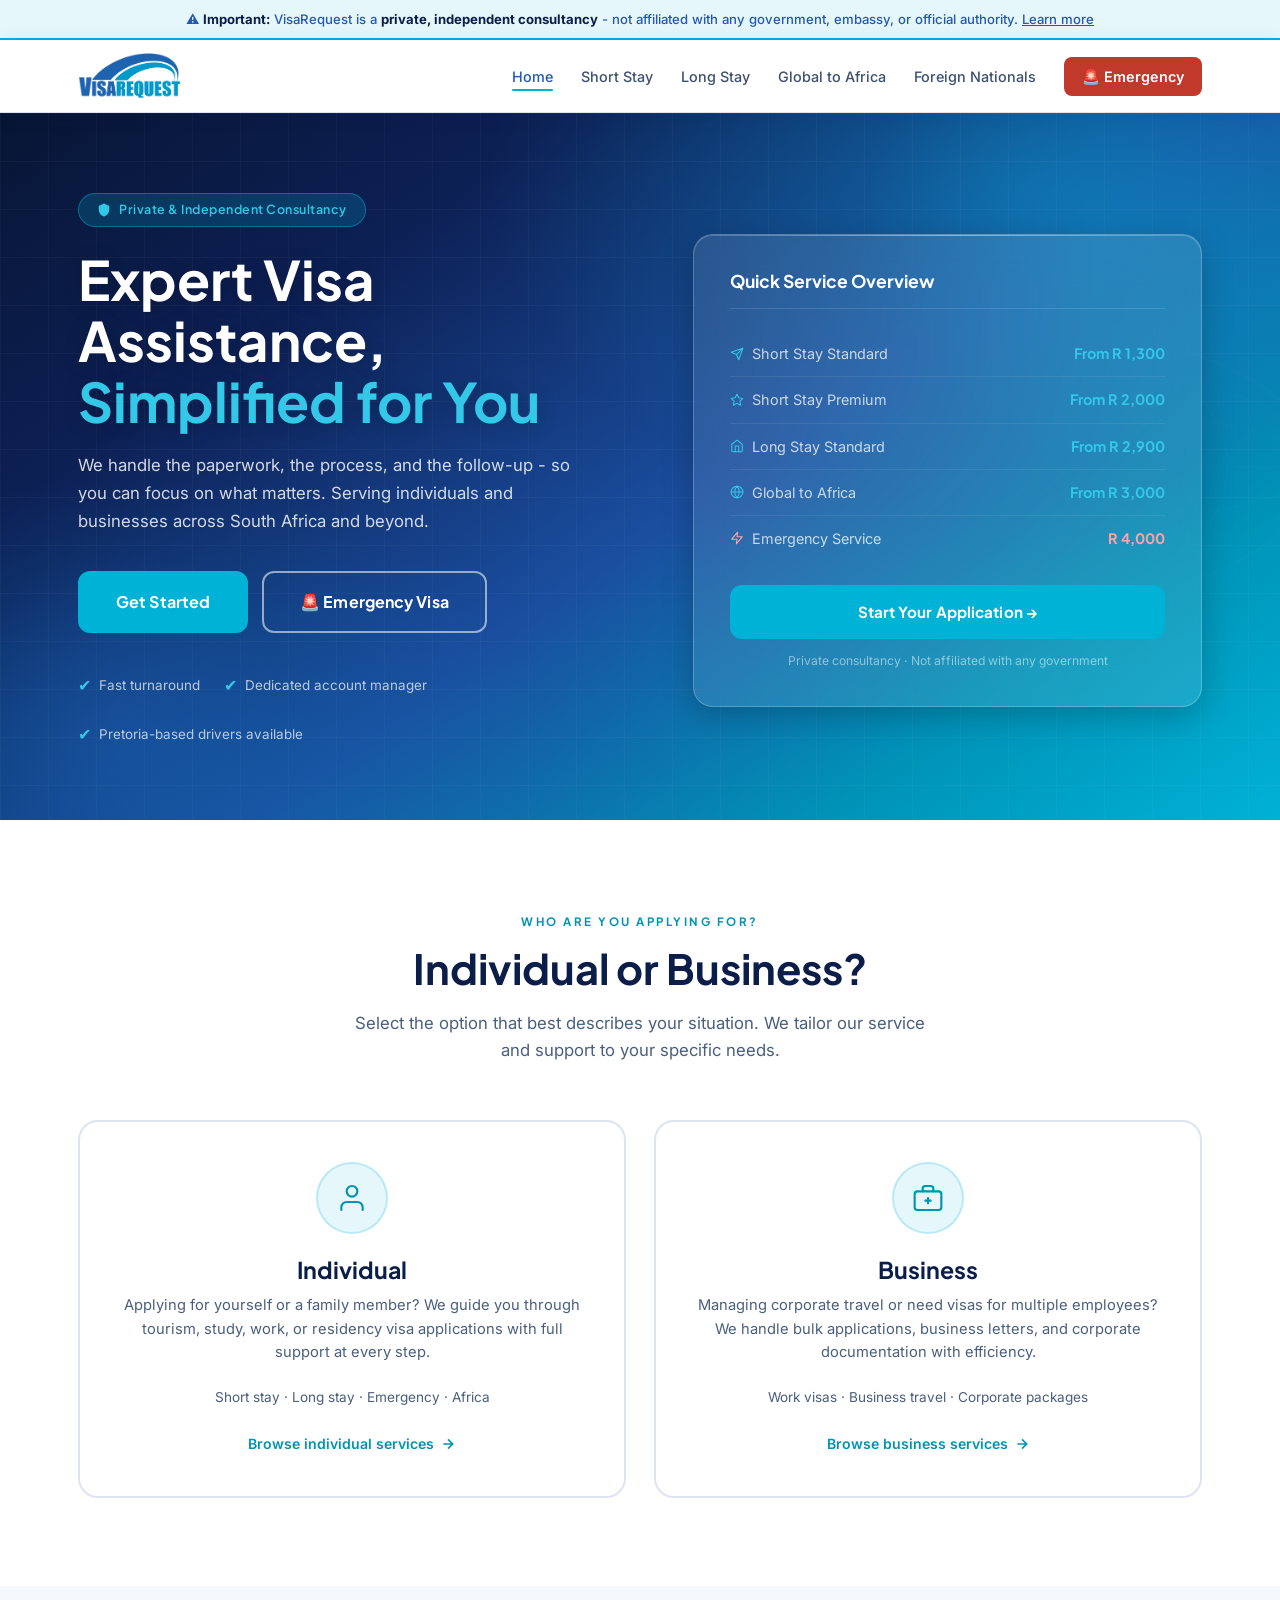
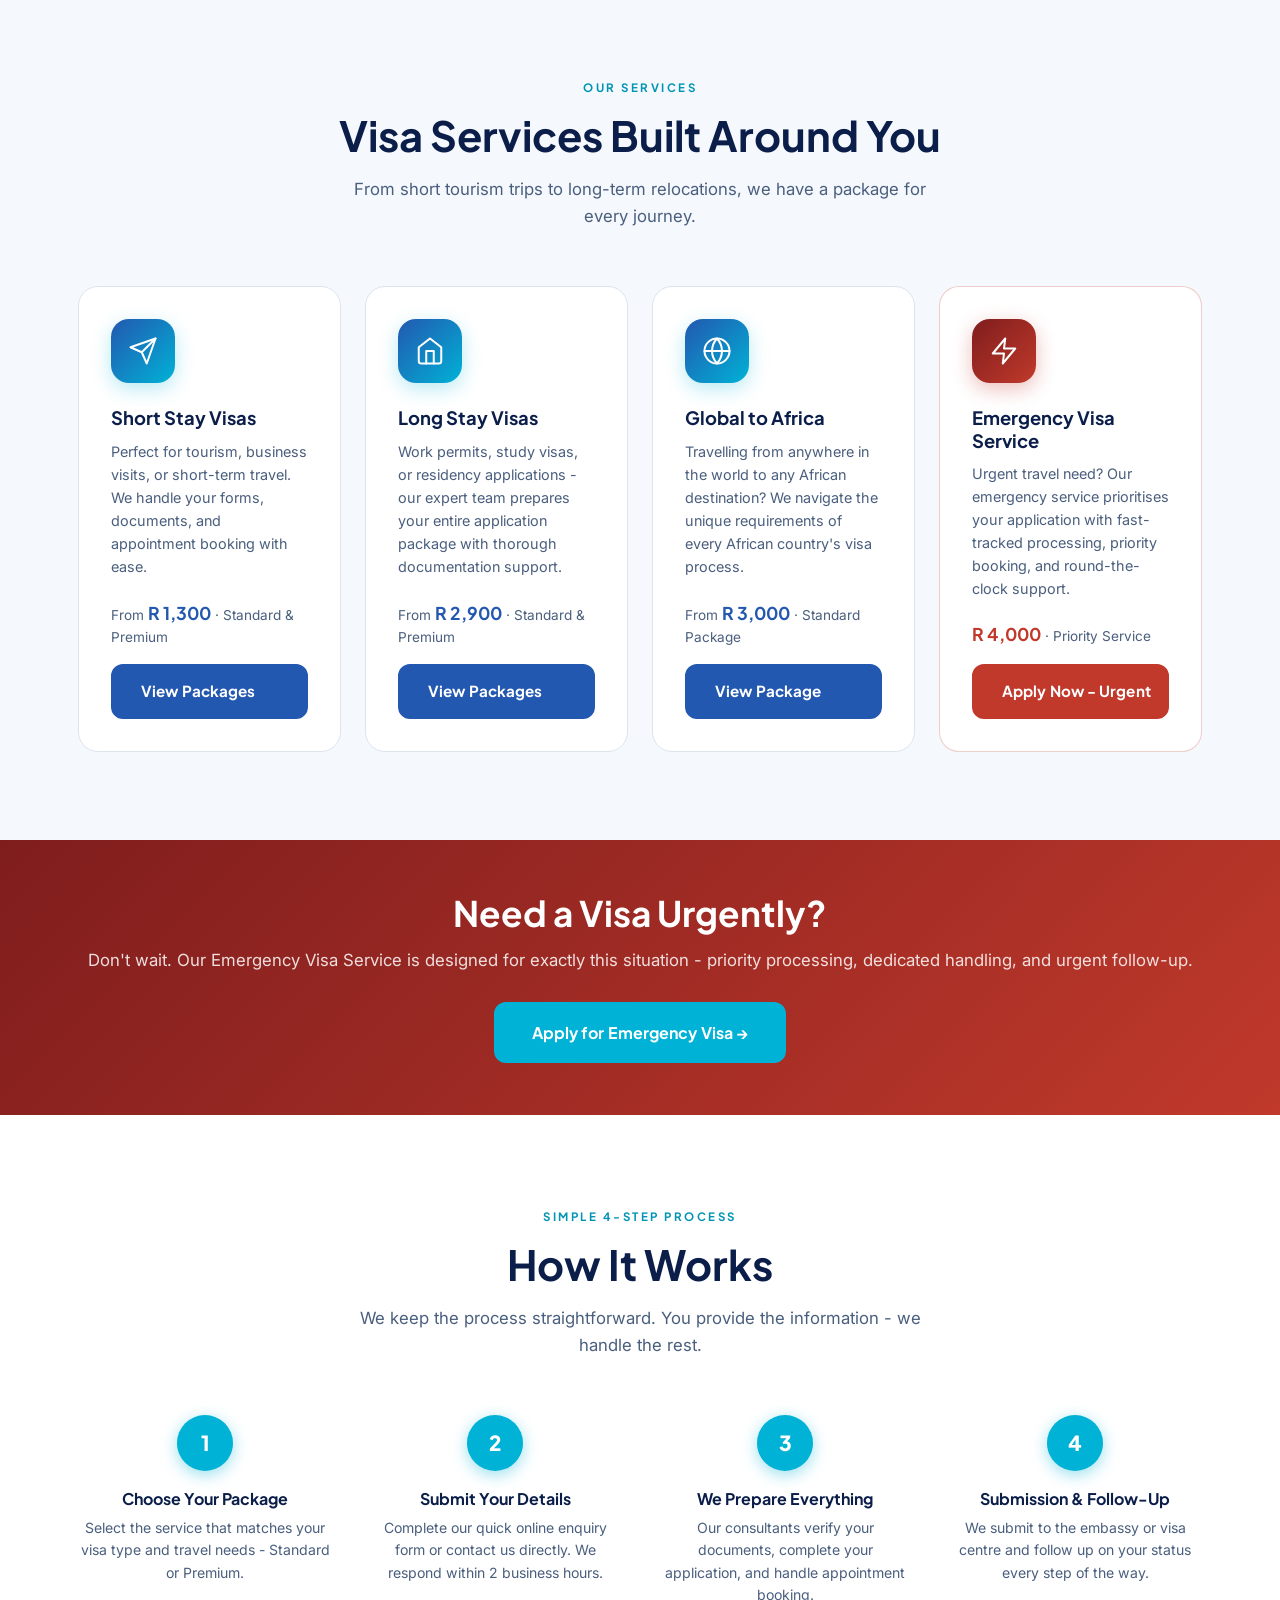
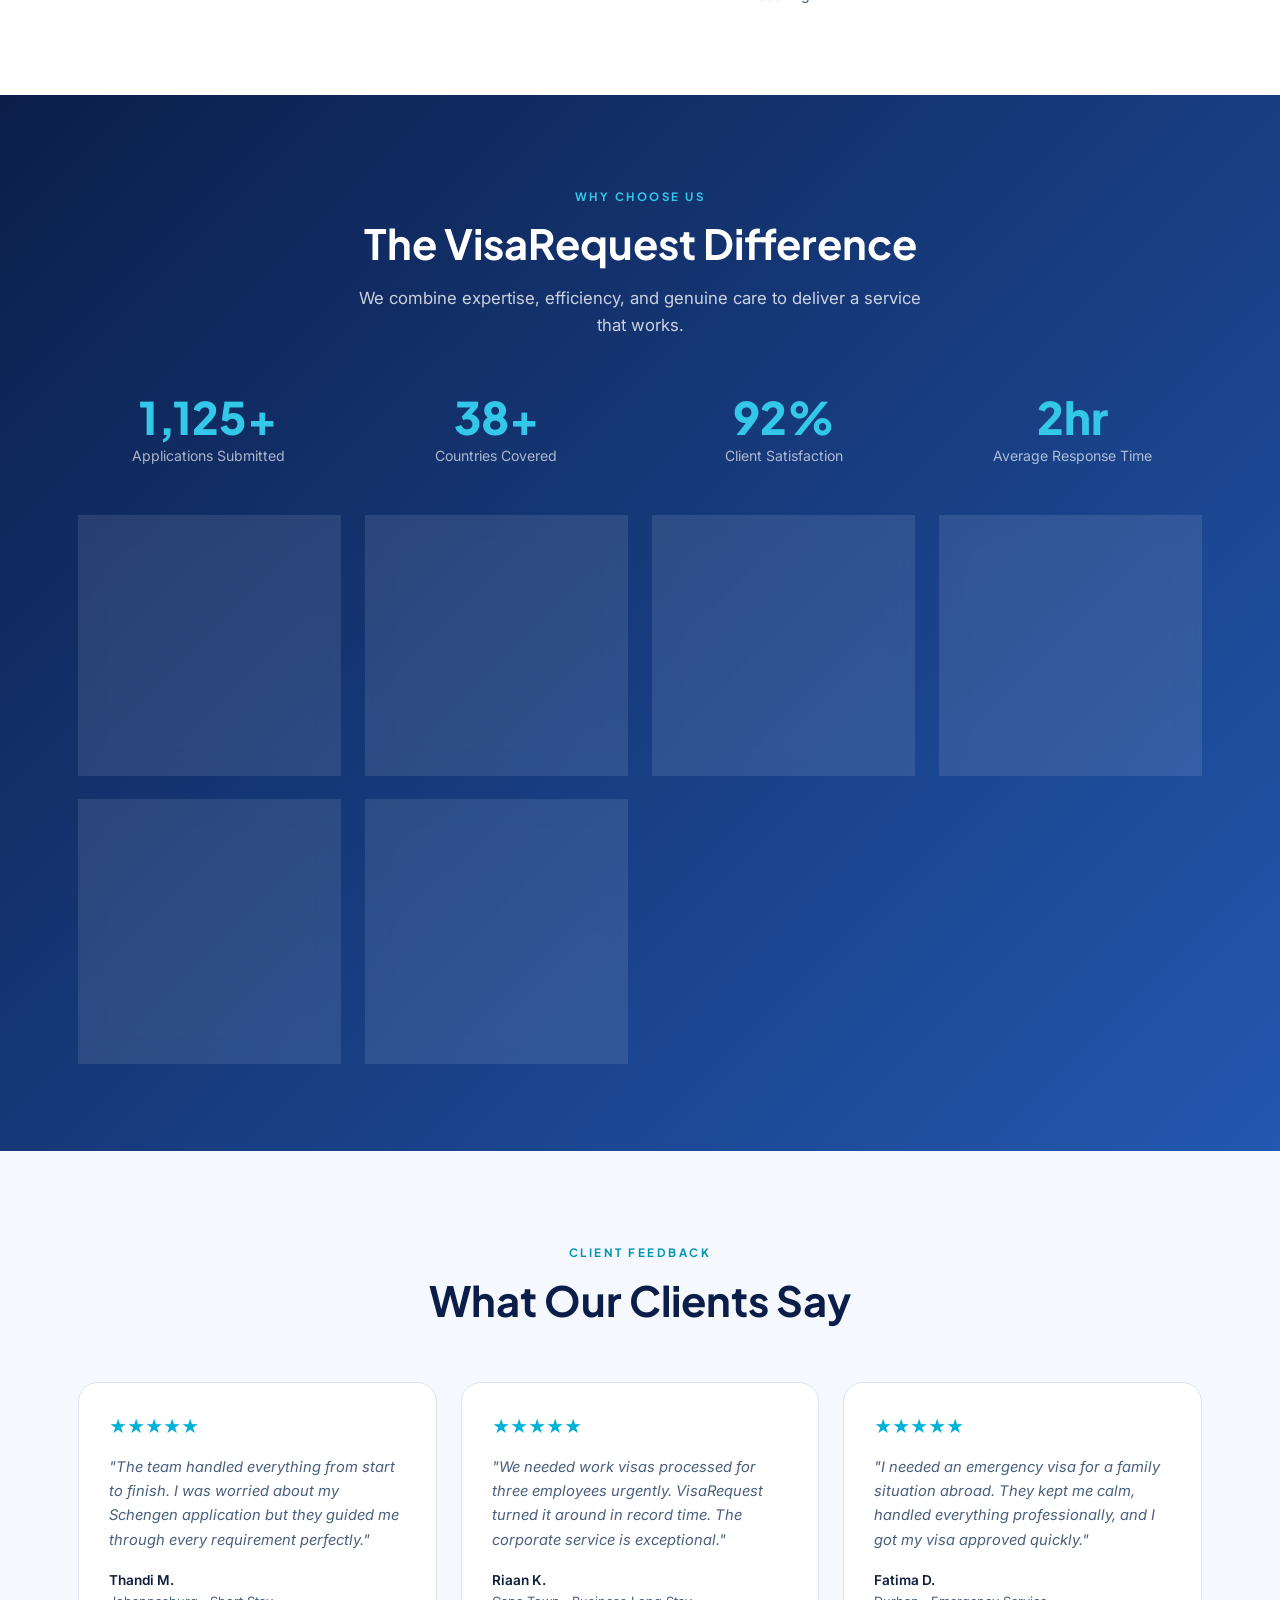
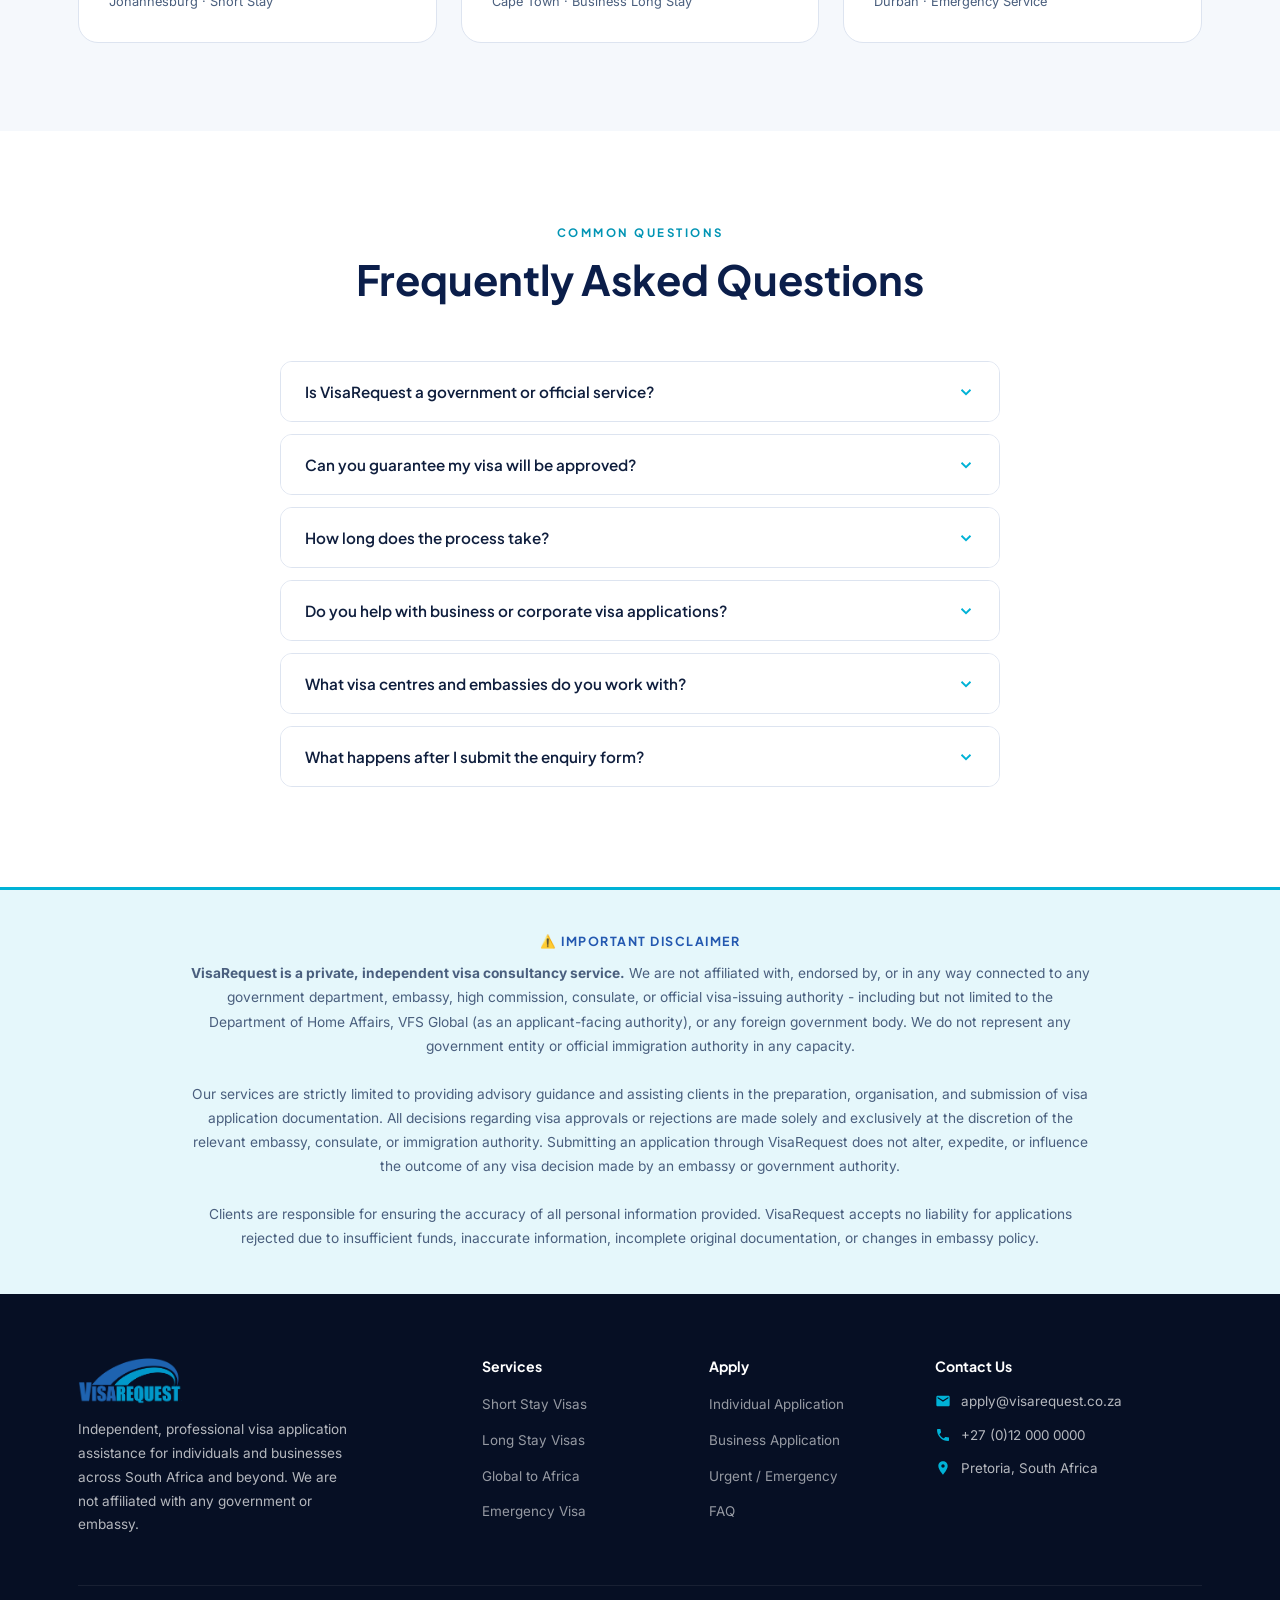
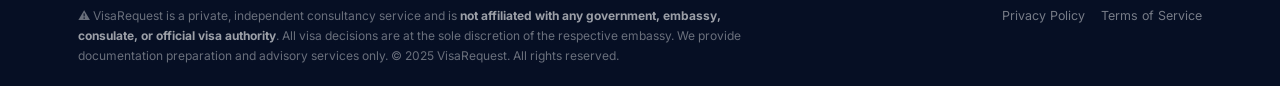
==== commit 47683cc8: "Add Foreign Nationals page and business extra-services checkboxes - New foreign-nationals.html cover" ====
--- a/index.html
+++ b/index.html
@@ -35,6 +35,7 @@
           <a href="short-stay.html">Short Stay</a>
           <a href="long-stay.html">Long Stay</a>
           <a href="global-to-africa.html">Global to Africa</a>
+          <a href="foreign-nationals.html">Foreign Nationals</a>
           <a href="emergency.html" class="nav-emergency">🚨 Emergency</a>
         </nav>
         <button class="mobile-menu-btn" id="mobileMenuBtn" aria-label="Open menu" aria-expanded="false">
@@ -47,6 +48,8 @@
       <a href="short-stay.html">Short Stay Visas</a>
       <a href="long-stay.html">Long Stay Visas</a>
       <a href="global-to-africa.html">Global to Africa</a>
+      <a href="foreign-nationals.html">Foreign Nationals</a>
+          <a href="foreign-nationals.html">Foreign Nationals</a>
       <a href="emergency.html" class="nav-emergency">🚨 Emergency Visa</a>
     </nav>
   </header>
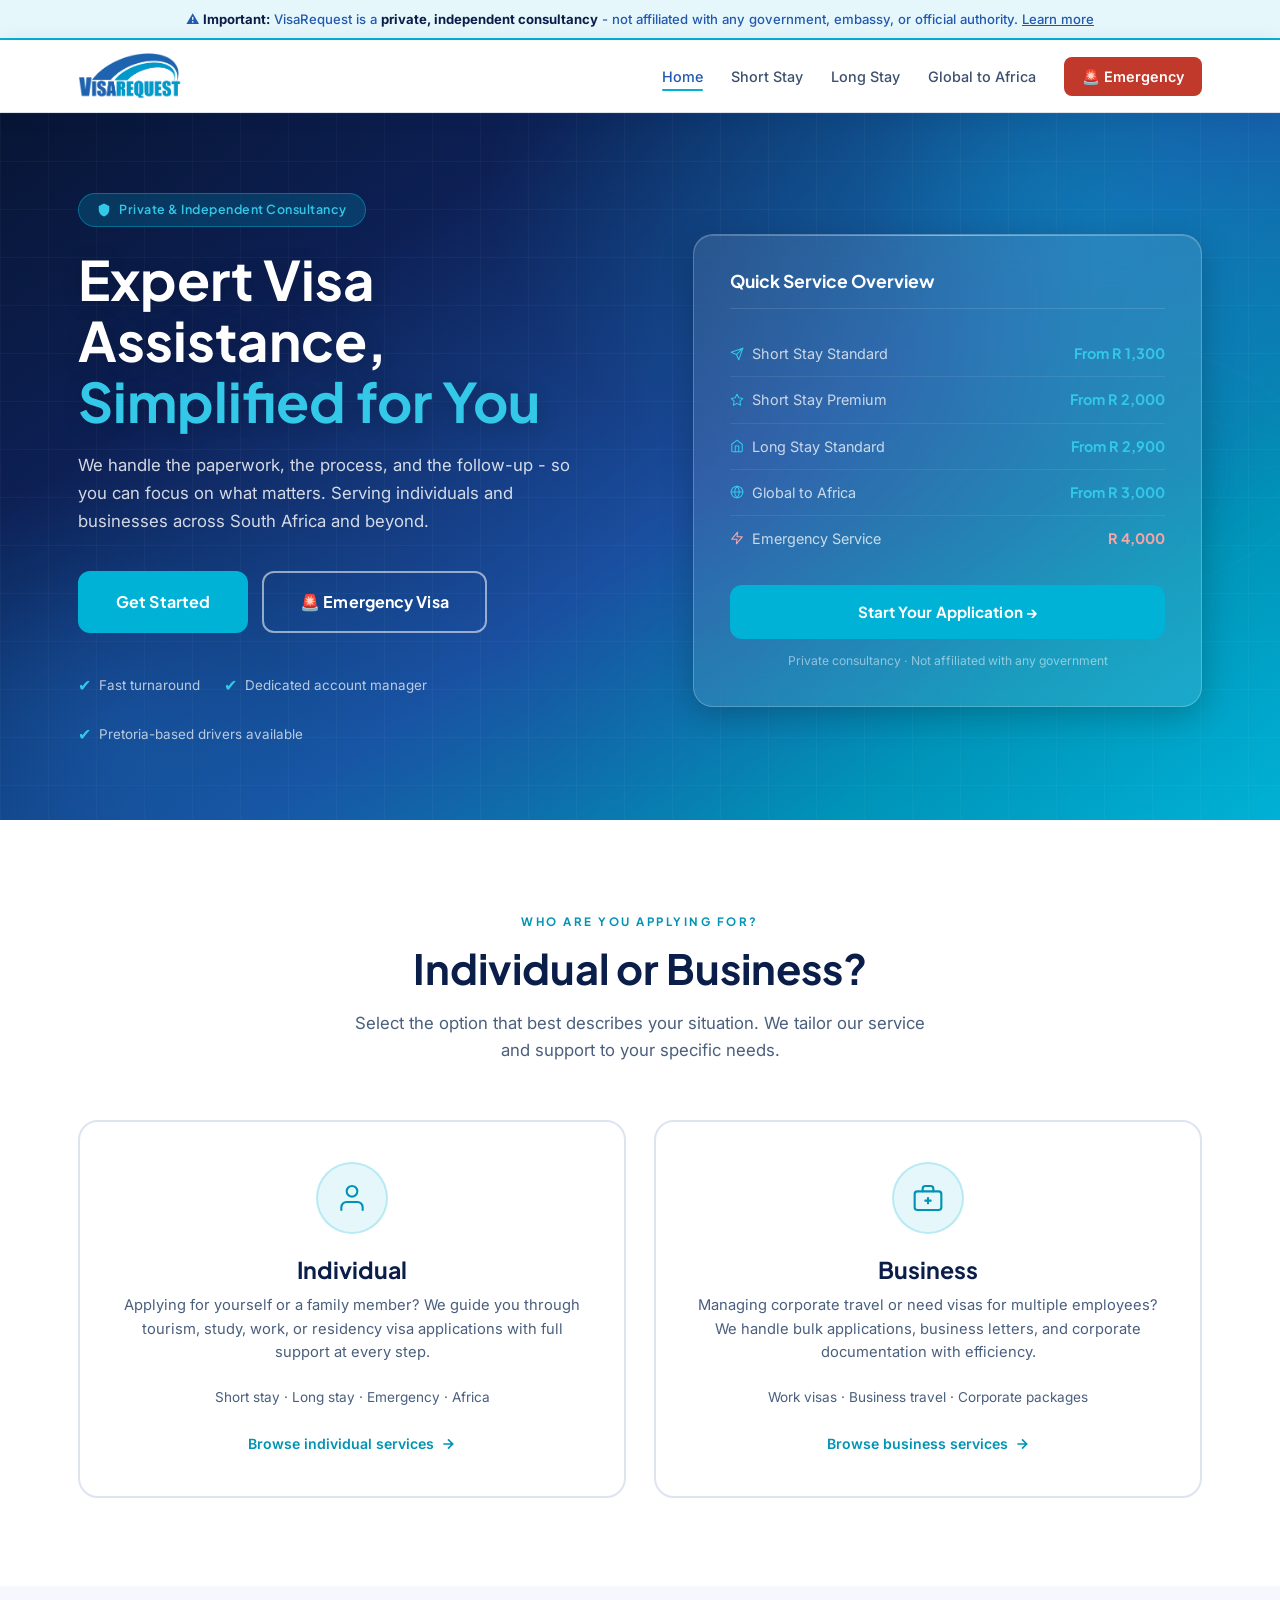
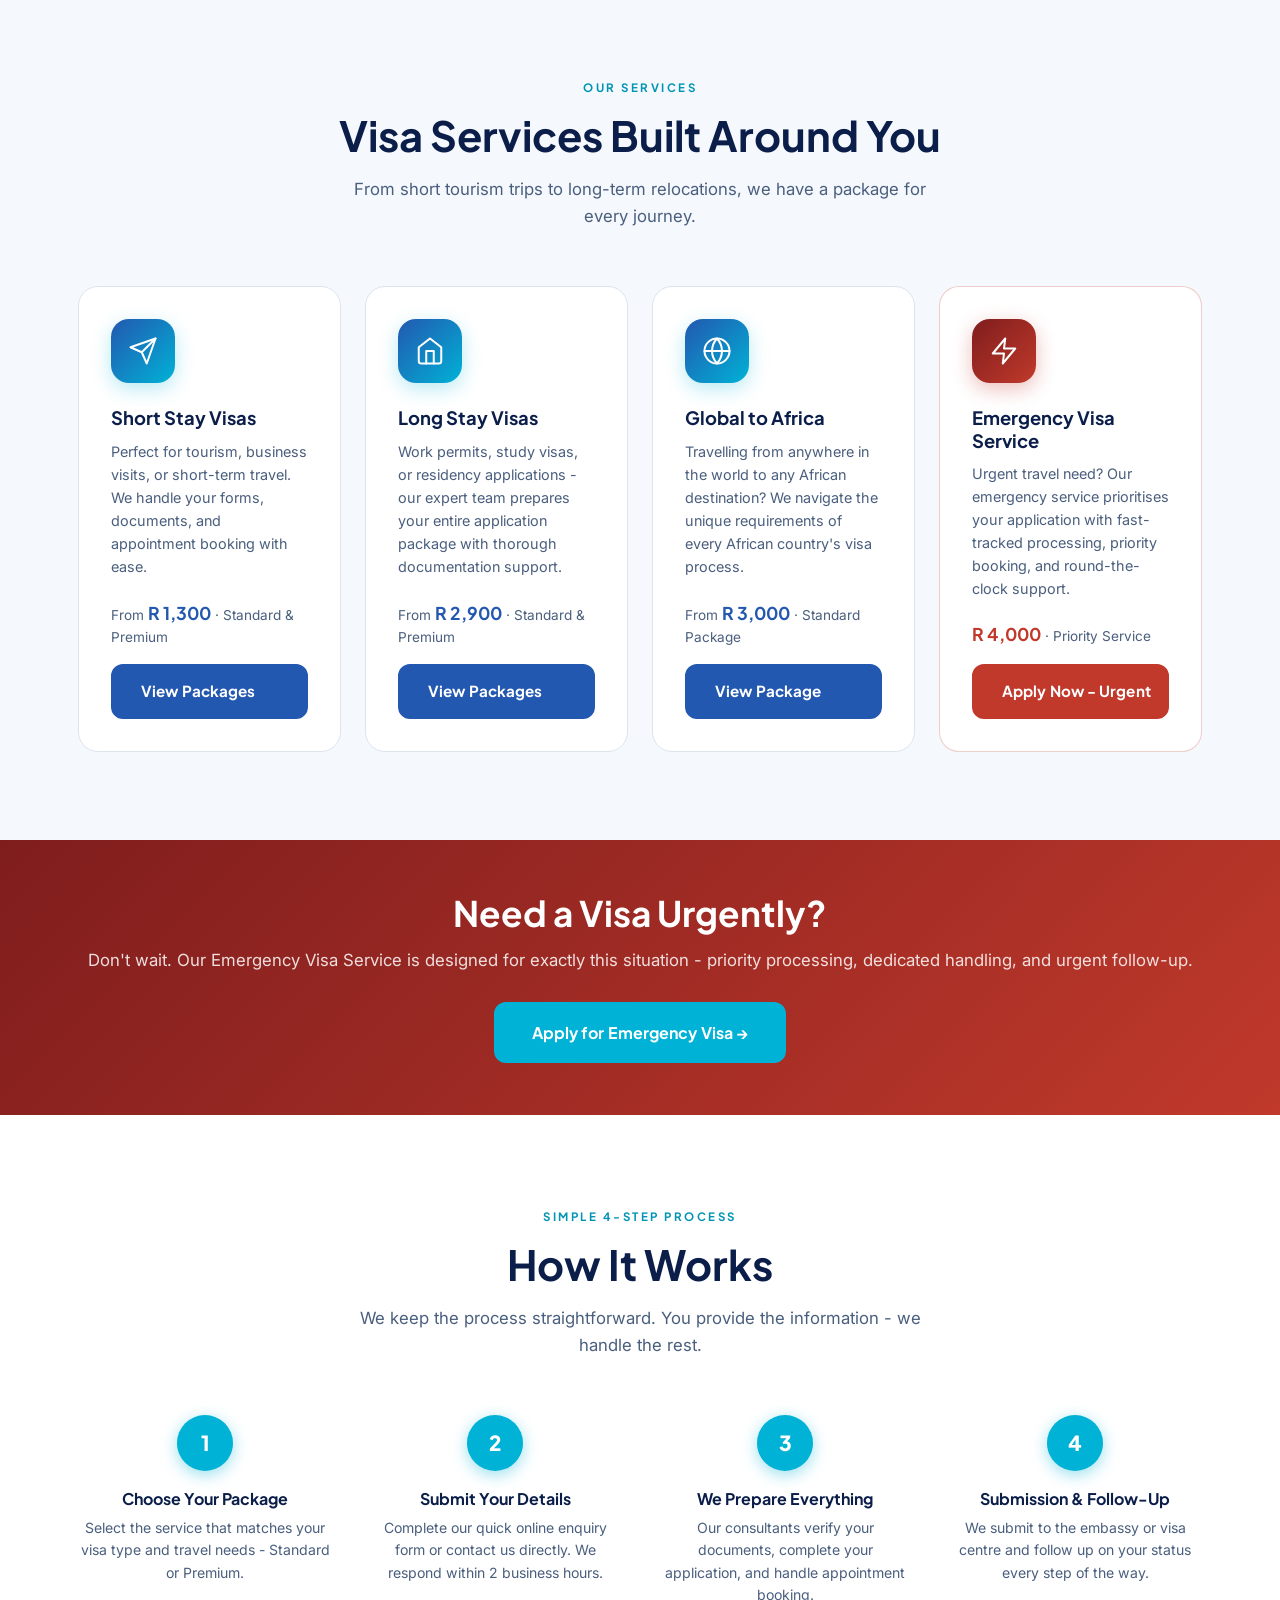
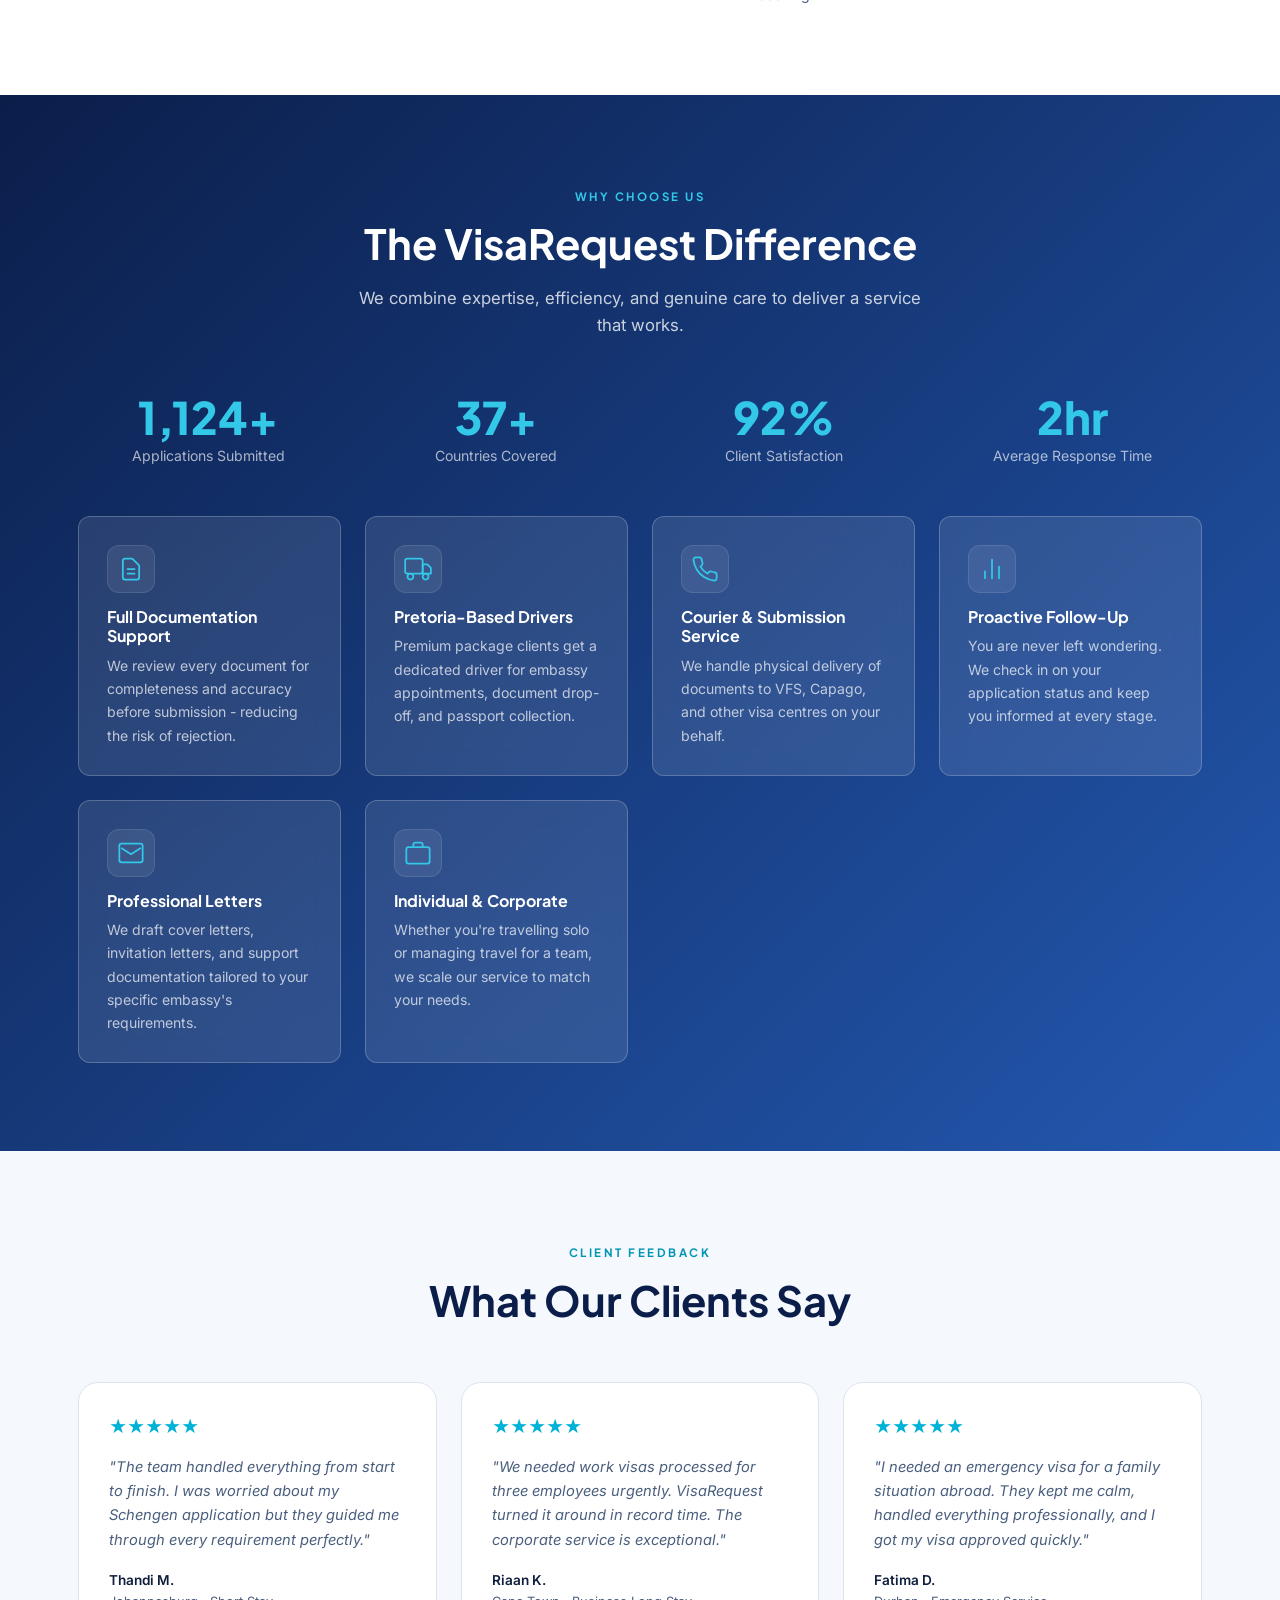
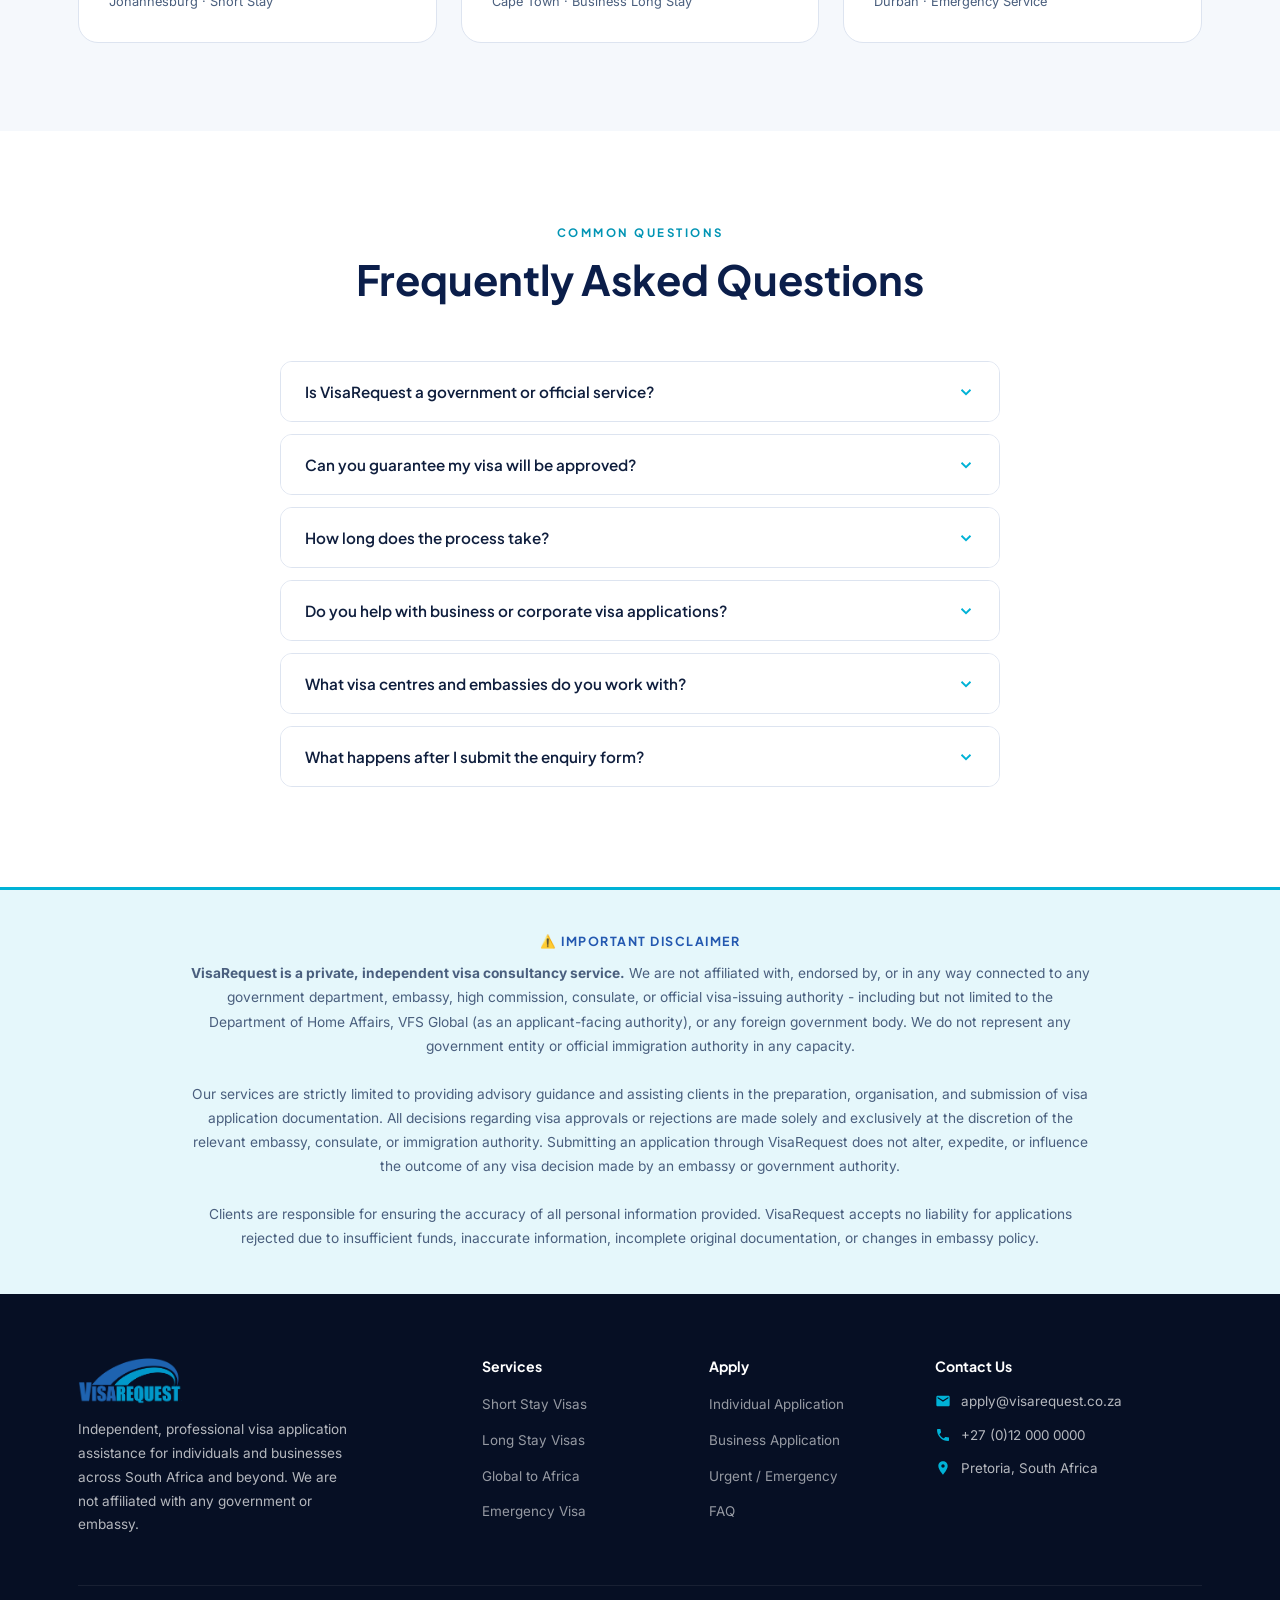
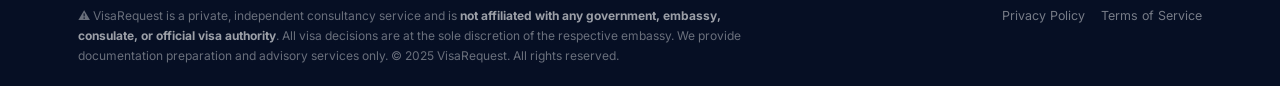
==== commit 40ebf214: "Add Google Tag Manager (GTM-MKMHXTKN) to all pages Head script and body noscript added to all 9 HTML" ====
--- a/index.html
+++ b/index.html
@@ -12,8 +12,19 @@
   <meta property="og:title" content="VisaRequest - Private Visa Consultancy">
   <meta property="og:description" content="Expert visa application assistance for individuals and businesses. Short stay, long stay, emergency & Africa visa services.">
   <meta property="og:type" content="website">
+  <!-- Google Tag Manager -->
+  <script>(function(w,d,s,l,i){w[l]=w[l]||[];w[l].push({'gtm.start':
+  new Date().getTime(),event:'gtm.js'});var f=d.getElementsByTagName(s)[0],
+  j=d.createElement(s),dl=l!='dataLayer'?'&l='+l:'';j.async=true;j.src=
+  'https://www.googletagmanager.com/gtm.js?id='+i+dl;f.parentNode.insertBefore(j,f);
+  })(window,document,'script','dataLayer','GTM-MKMHXTKN');</script>
+  <!-- End Google Tag Manager -->
 </head>
 <body>
+<!-- Google Tag Manager (noscript) -->
+<noscript><iframe src="https://www.googletagmanager.com/ns.html?id=GTM-MKMHXTKN"
+height="0" width="0" style="display:none;visibility:hidden"></iframe></noscript>
+<!-- End Google Tag Manager -->
 
   <!-- Disclaimer Bar -->
   <div class="disclaimer-bar" role="banner" aria-label="Important notice">
@@ -35,7 +46,6 @@
           <a href="short-stay.html">Short Stay</a>
           <a href="long-stay.html">Long Stay</a>
           <a href="global-to-africa.html">Global to Africa</a>
-          <a href="foreign-nationals.html">Foreign Nationals</a>
           <a href="emergency.html" class="nav-emergency">🚨 Emergency</a>
         </nav>
         <button class="mobile-menu-btn" id="mobileMenuBtn" aria-label="Open menu" aria-expanded="false">
--- a/css/style.css
+++ b/css/style.css
@@ -695,6 +695,34 @@
 }
 .form-group textarea { resize: vertical; min-height: 110px; }
 .form-group select { cursor: pointer; }
+
+/* Checkboxes */
+.form-group input[type="checkbox"] {
+  width: 17px;
+  height: 17px;
+  flex-shrink: 0;
+  cursor: pointer;
+  accent-color: #00B2D6;
+  margin-top: 3px;
+}
+.checkbox-label {
+  display: flex;
+  align-items: flex-start;
+  gap: 10px;
+  font-weight: 400 !important;
+  cursor: pointer;
+  padding: 2px 0;
+}
+.checkbox-group {
+  background: var(--off-white);
+  border: 1.5px solid var(--gray-200);
+  border-radius: 10px;
+  padding: 18px 20px;
+  display: flex;
+  flex-direction: column;
+  gap: 10px;
+  margin-top: 4px;
+}
 .form-note { font-size: .8rem; color: var(--text-lt); margin-top: 4px; }
 .form-disclaimer {
   margin-top: 16px;
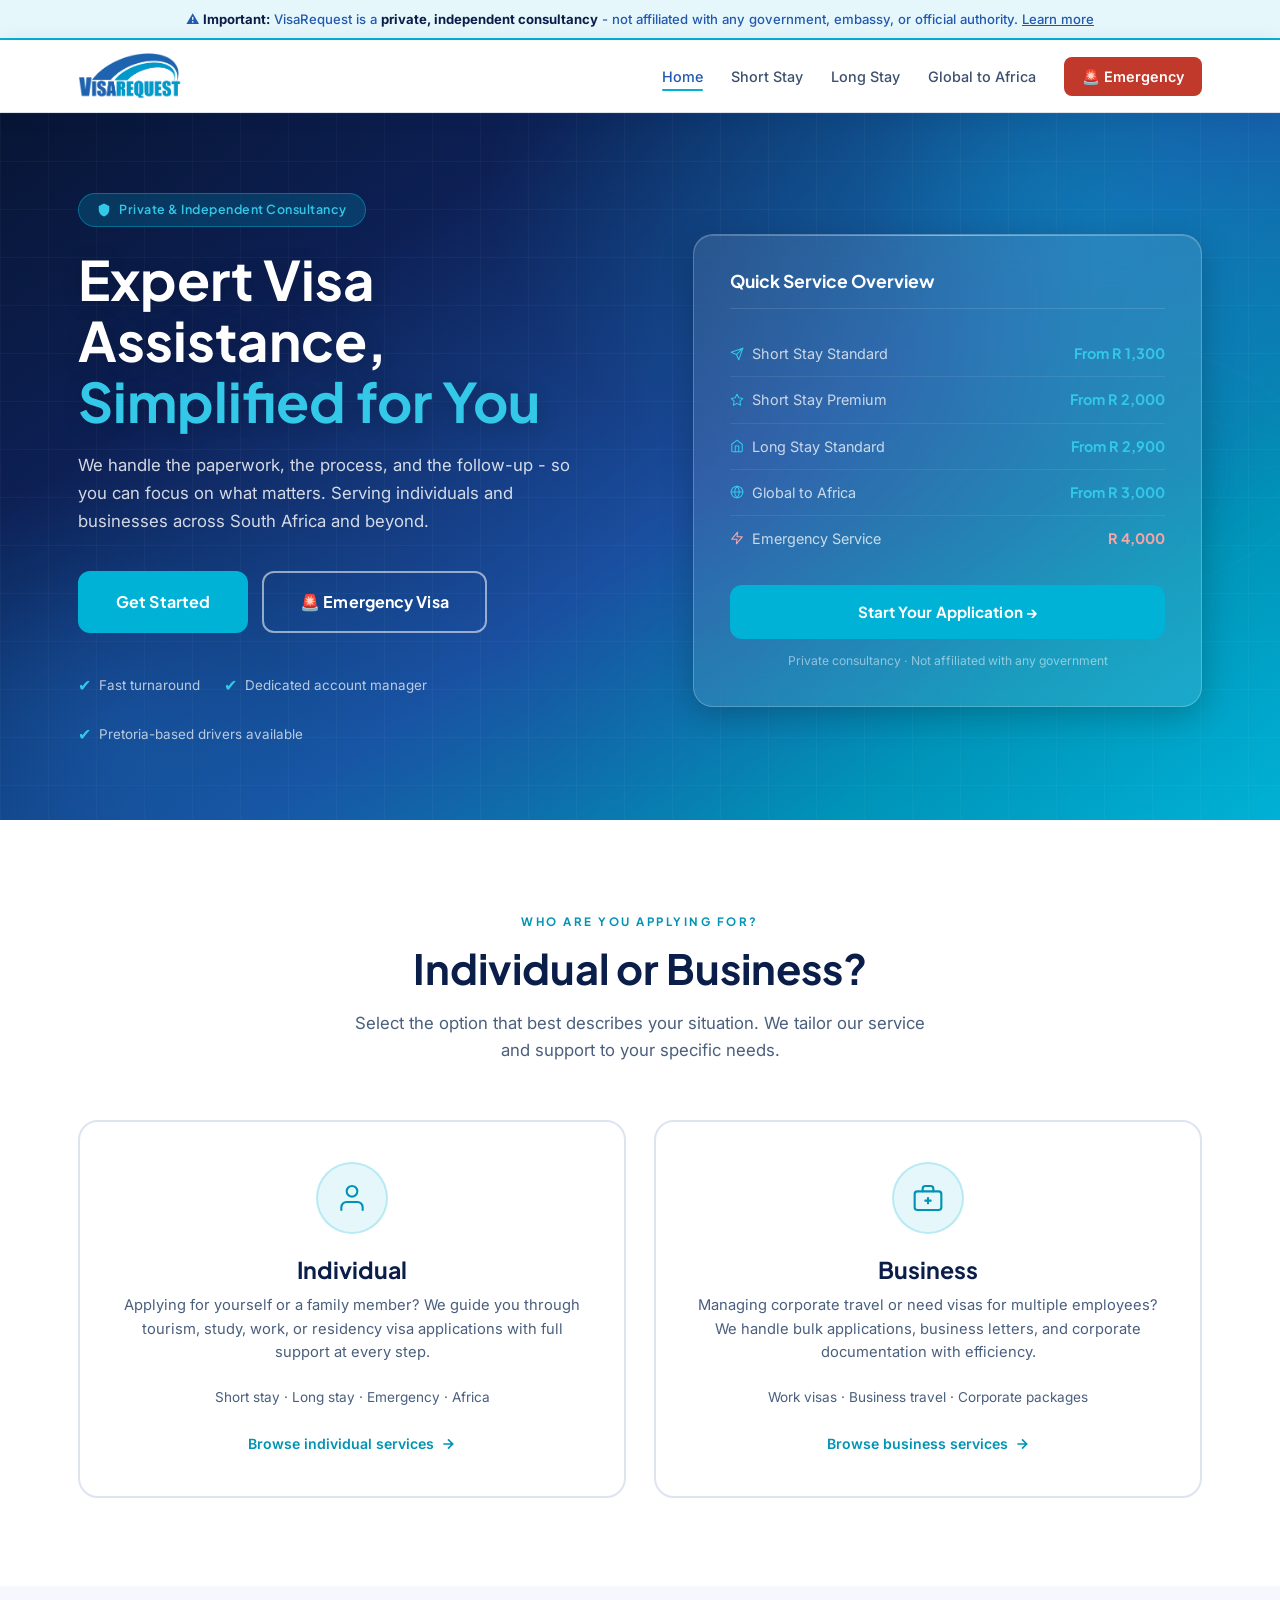
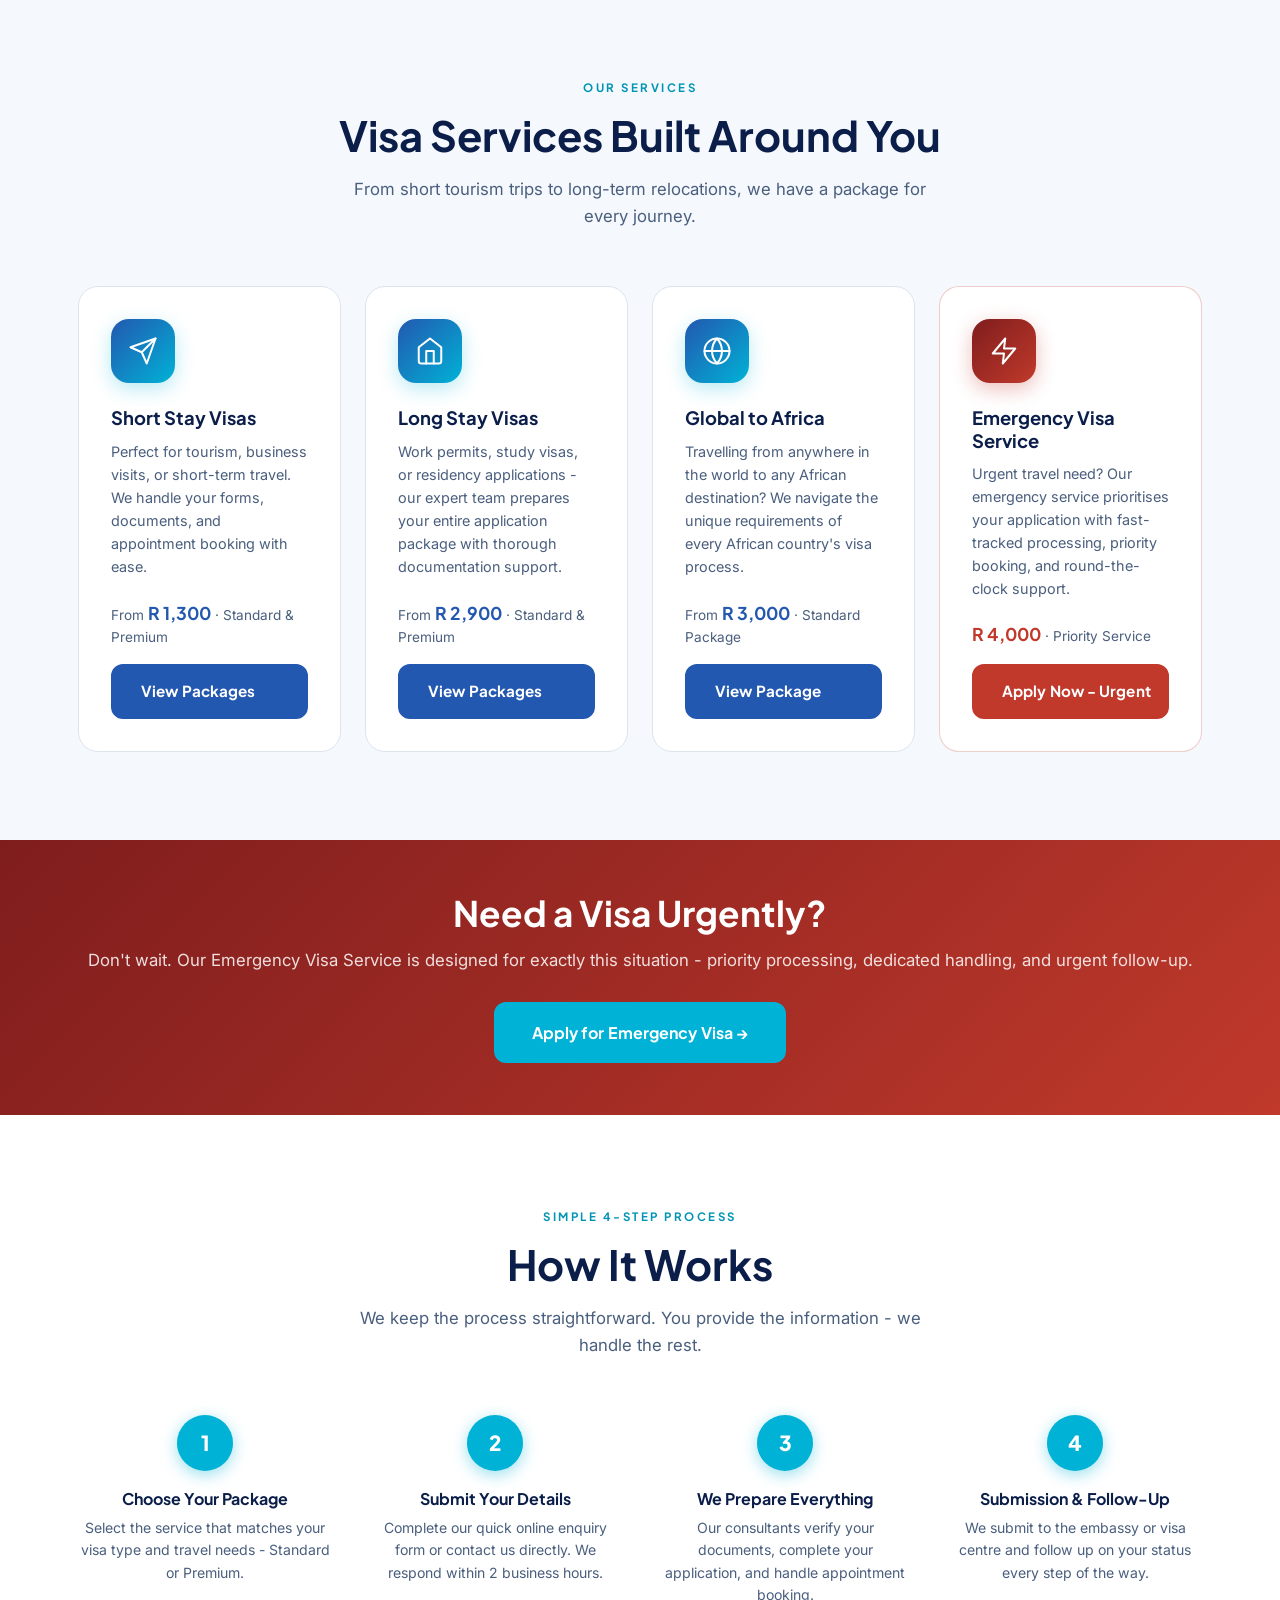
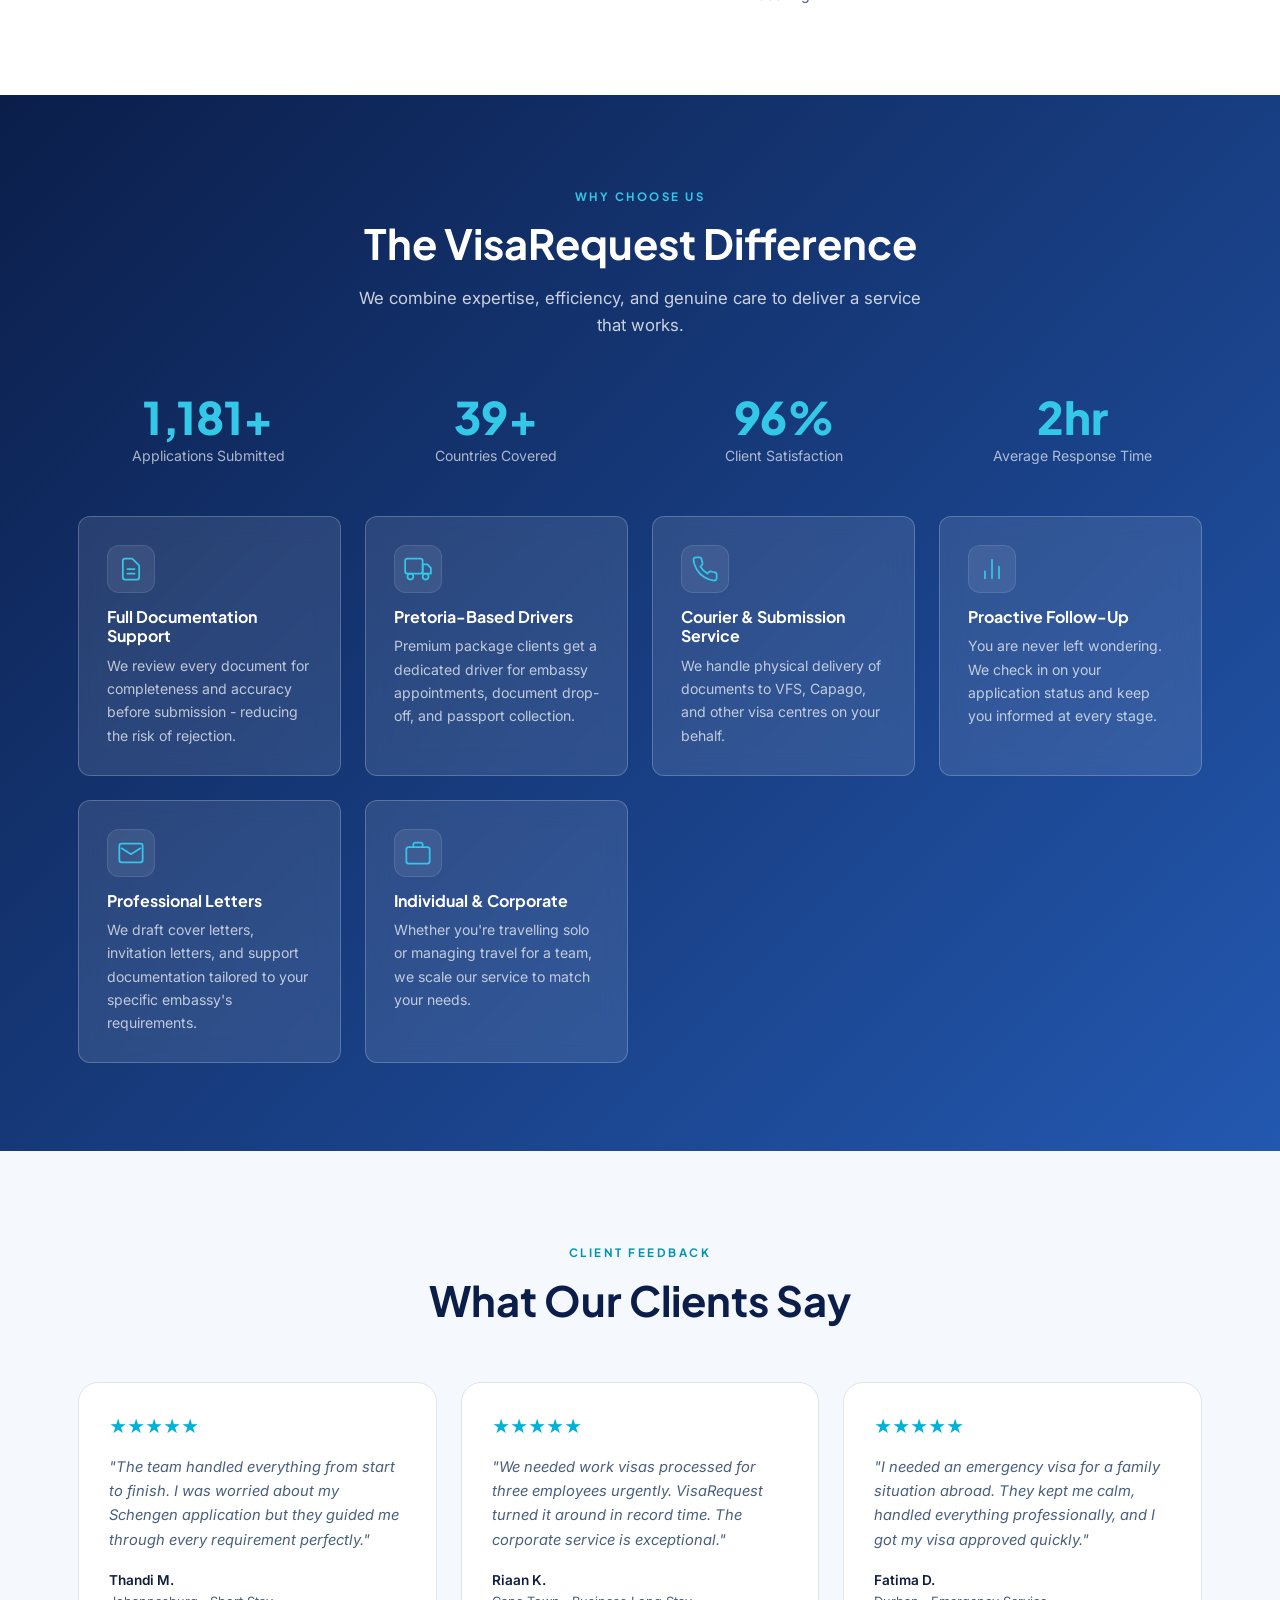
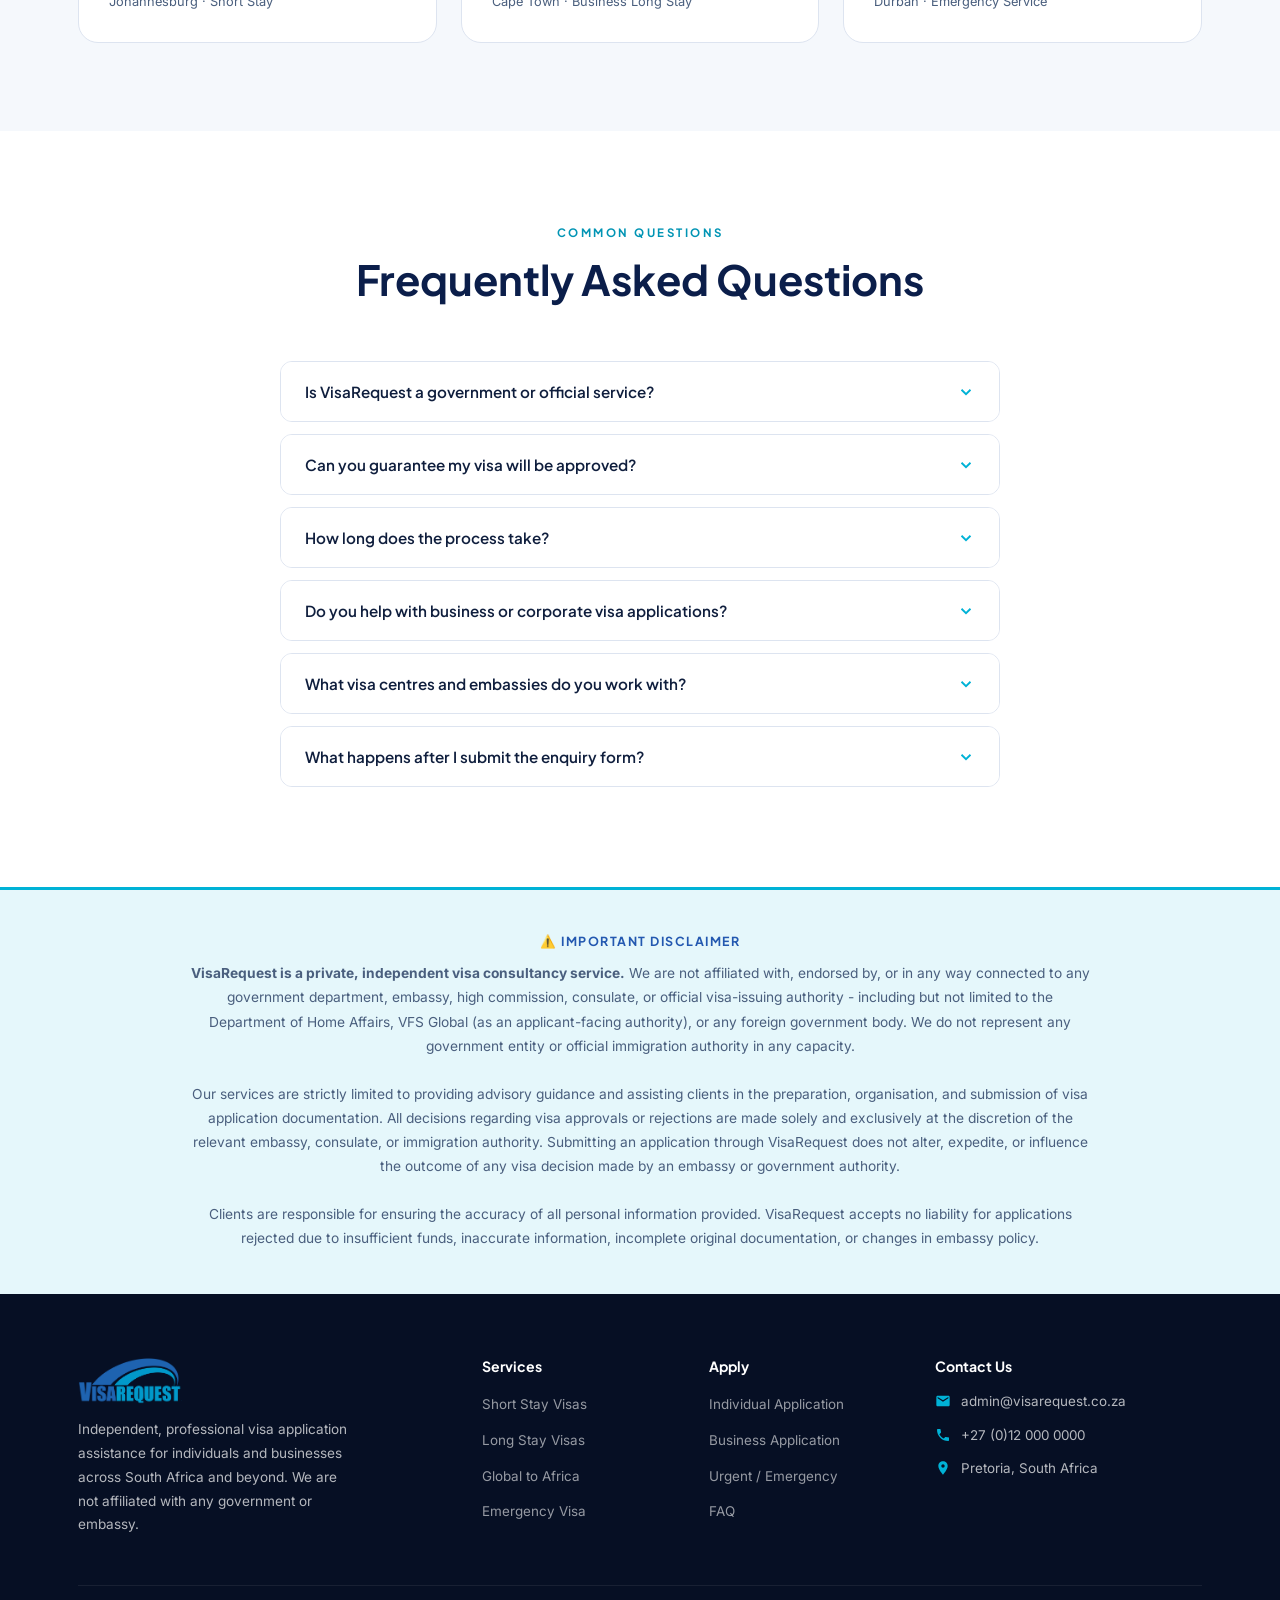
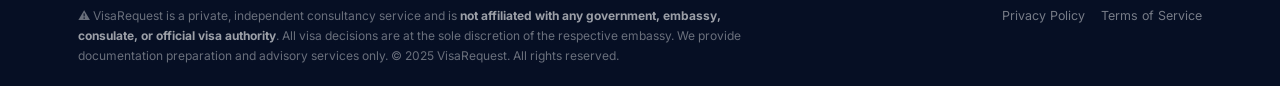
==== commit 17a9ab0c: "Update email, upgrade modal, and extra services checkboxes - Change apply@visarequest.co.za → admin@" ====
--- a/index.html
+++ b/index.html
@@ -509,7 +509,7 @@
           <h5>Contact Us</h5>
           <div class="footer-contact-item">
             <svg width="16" height="16" viewBox="0 0 24 24" fill="currentColor"><path d="M20 4H4c-1.1 0-2 .9-2 2v12c0 1.1.9 2 2 2h16c1.1 0 2-.9 2-2V6c0-1.1-.9-2-2-2zm0 4l-8 5-8-5V6l8 5 8-5v2z"/></svg>
-            apply@visarequest.co.za
+            admin@visarequest.co.za
           </div>
           <div class="footer-contact-item">
             <svg width="16" height="16" viewBox="0 0 24 24" fill="currentColor"><path d="M6.62 10.79c1.44 2.83 3.76 5.14 6.59 6.59l2.2-2.2c.27-.27.67-.36 1.02-.24 1.12.37 2.33.57 3.57.57.55 0 1 .45 1 1V20c0 .55-.45 1-1 1-9.39 0-17-7.61-17-17 0-.55.45-1 1-1h3.5c.55 0 1 .45 1 1 0 1.25.2 2.45.57 3.57.11.35.03.74-.25 1.02l-2.2 2.2z"/></svg>
--- a/css/style.css
+++ b/css/style.css
@@ -696,14 +696,13 @@
 .form-group textarea { resize: vertical; min-height: 110px; }
 .form-group select { cursor: pointer; }
 
-/* Checkboxes */
-.form-group input[type="checkbox"] {
-  width: 17px;
-  height: 17px;
-  flex-shrink: 0;
-  cursor: pointer;
-  accent-color: #00B2D6;
-  margin-top: 3px;
+/* Checkboxes — custom implementation to override the global .form-group input rule */
+.checkbox-group input[type="checkbox"] {
+  position: absolute;
+  opacity: 0;
+  width: 0;
+  height: 0;
+  pointer-events: none;
 }
 .checkbox-label {
   display: flex;
@@ -711,13 +710,37 @@
   gap: 10px;
   font-weight: 400 !important;
   cursor: pointer;
-  padding: 2px 0;
+  padding: 8px 12px;
+  border-radius: 8px;
+  transition: background .15s;
+}
+.checkbox-label:hover { background: rgba(0,178,214,.07); }
+.checkbox-label::before {
+  content: '';
+  display: block;
+  width: 18px;
+  height: 18px;
+  min-width: 18px;
+  border: 2px solid #cbd5e0;
+  border-radius: 5px;
+  background: #fff;
+  margin-top: 1px;
+  transition: border-color .15s, background .15s;
+  background-image: none;
+  background-repeat: no-repeat;
+  background-position: center;
+  background-size: 11px 11px;
+}
+.checkbox-label:has(input:checked)::before {
+  border-color: #00B2D6;
+  background-color: #00B2D6;
+  background-image: url("data:image/svg+xml,%3Csvg xmlns='http://www.w3.org/2000/svg' viewBox='0 0 12 10'%3E%3Cpolyline points='1,5 4.5,8.5 11,1' stroke='%23fff' stroke-width='2' fill='none' stroke-linecap='round' stroke-linejoin='round'/%3E%3C/svg%3E");
 }
 .checkbox-group {
   background: var(--off-white);
   border: 1.5px solid var(--gray-200);
   border-radius: 10px;
-  padding: 18px 20px;
+  padding: 10px 8px;
   display: flex;
   flex-direction: column;
   gap: 10px;
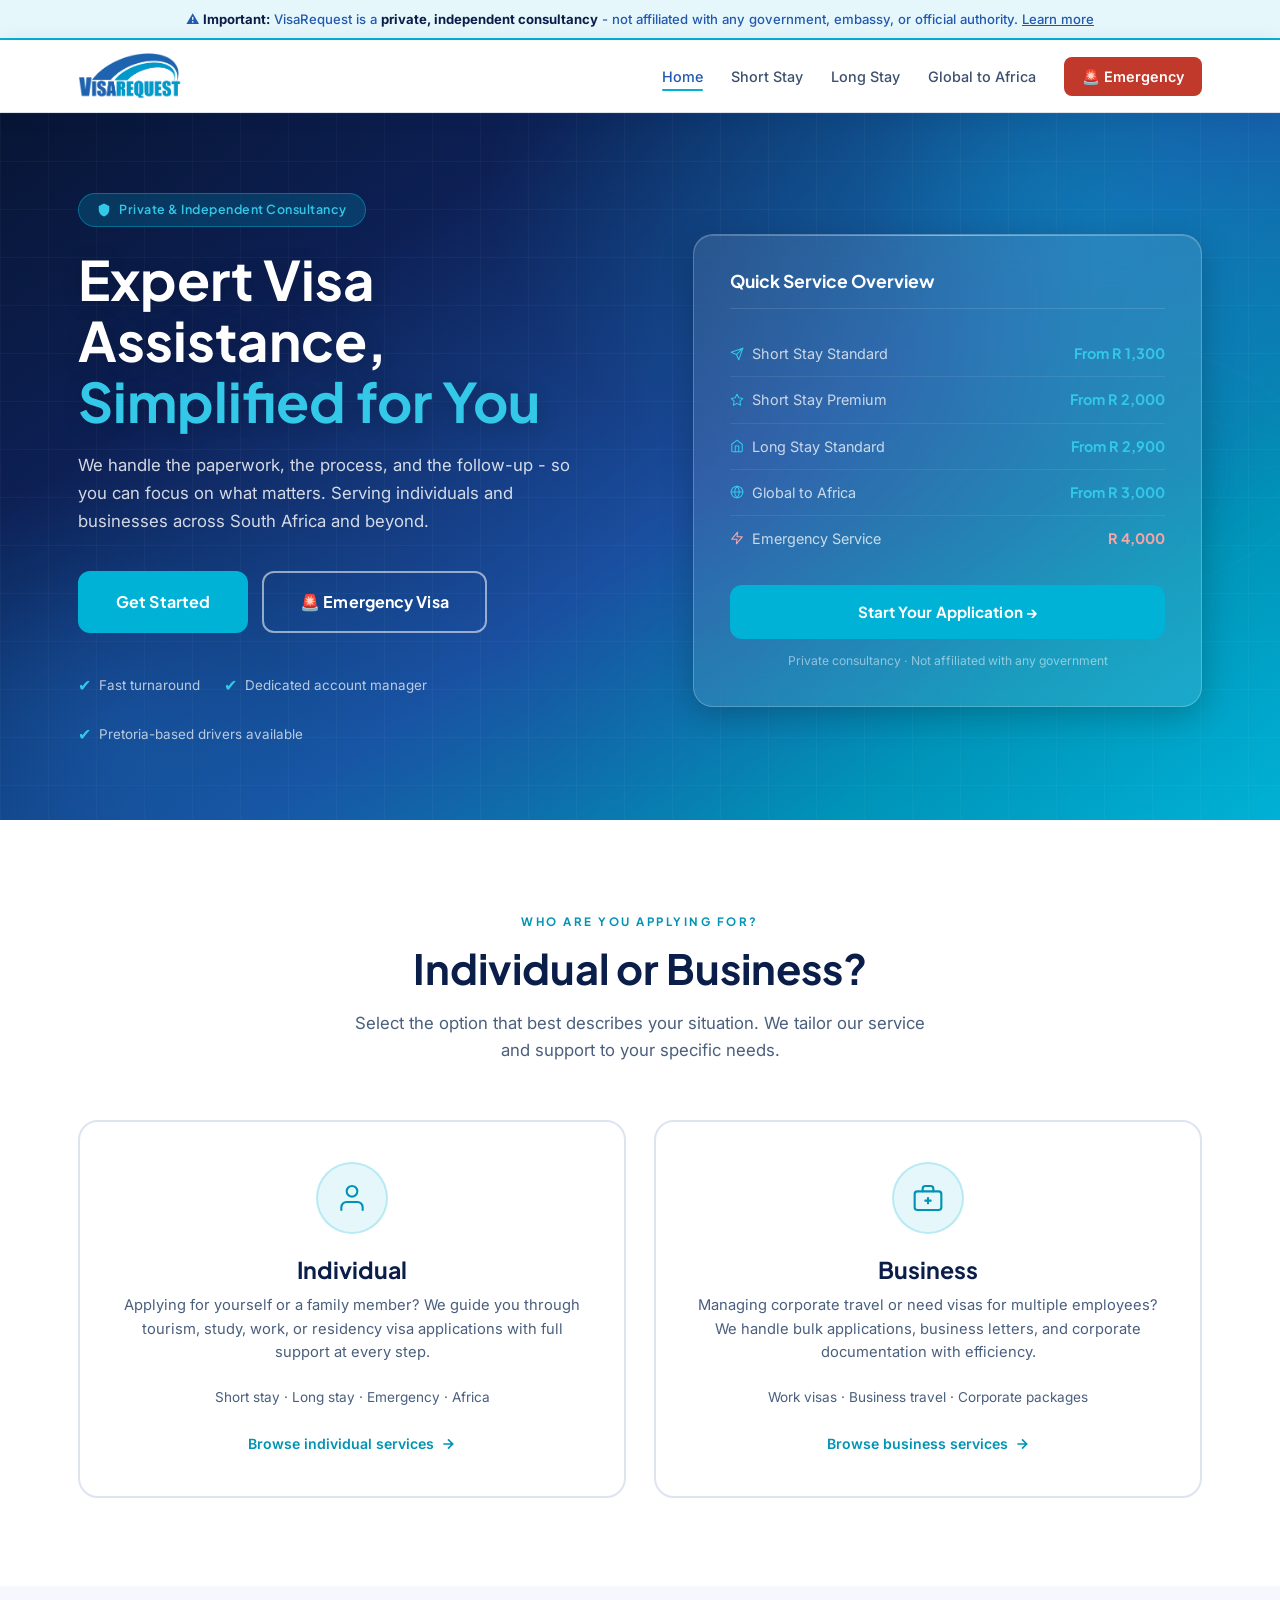
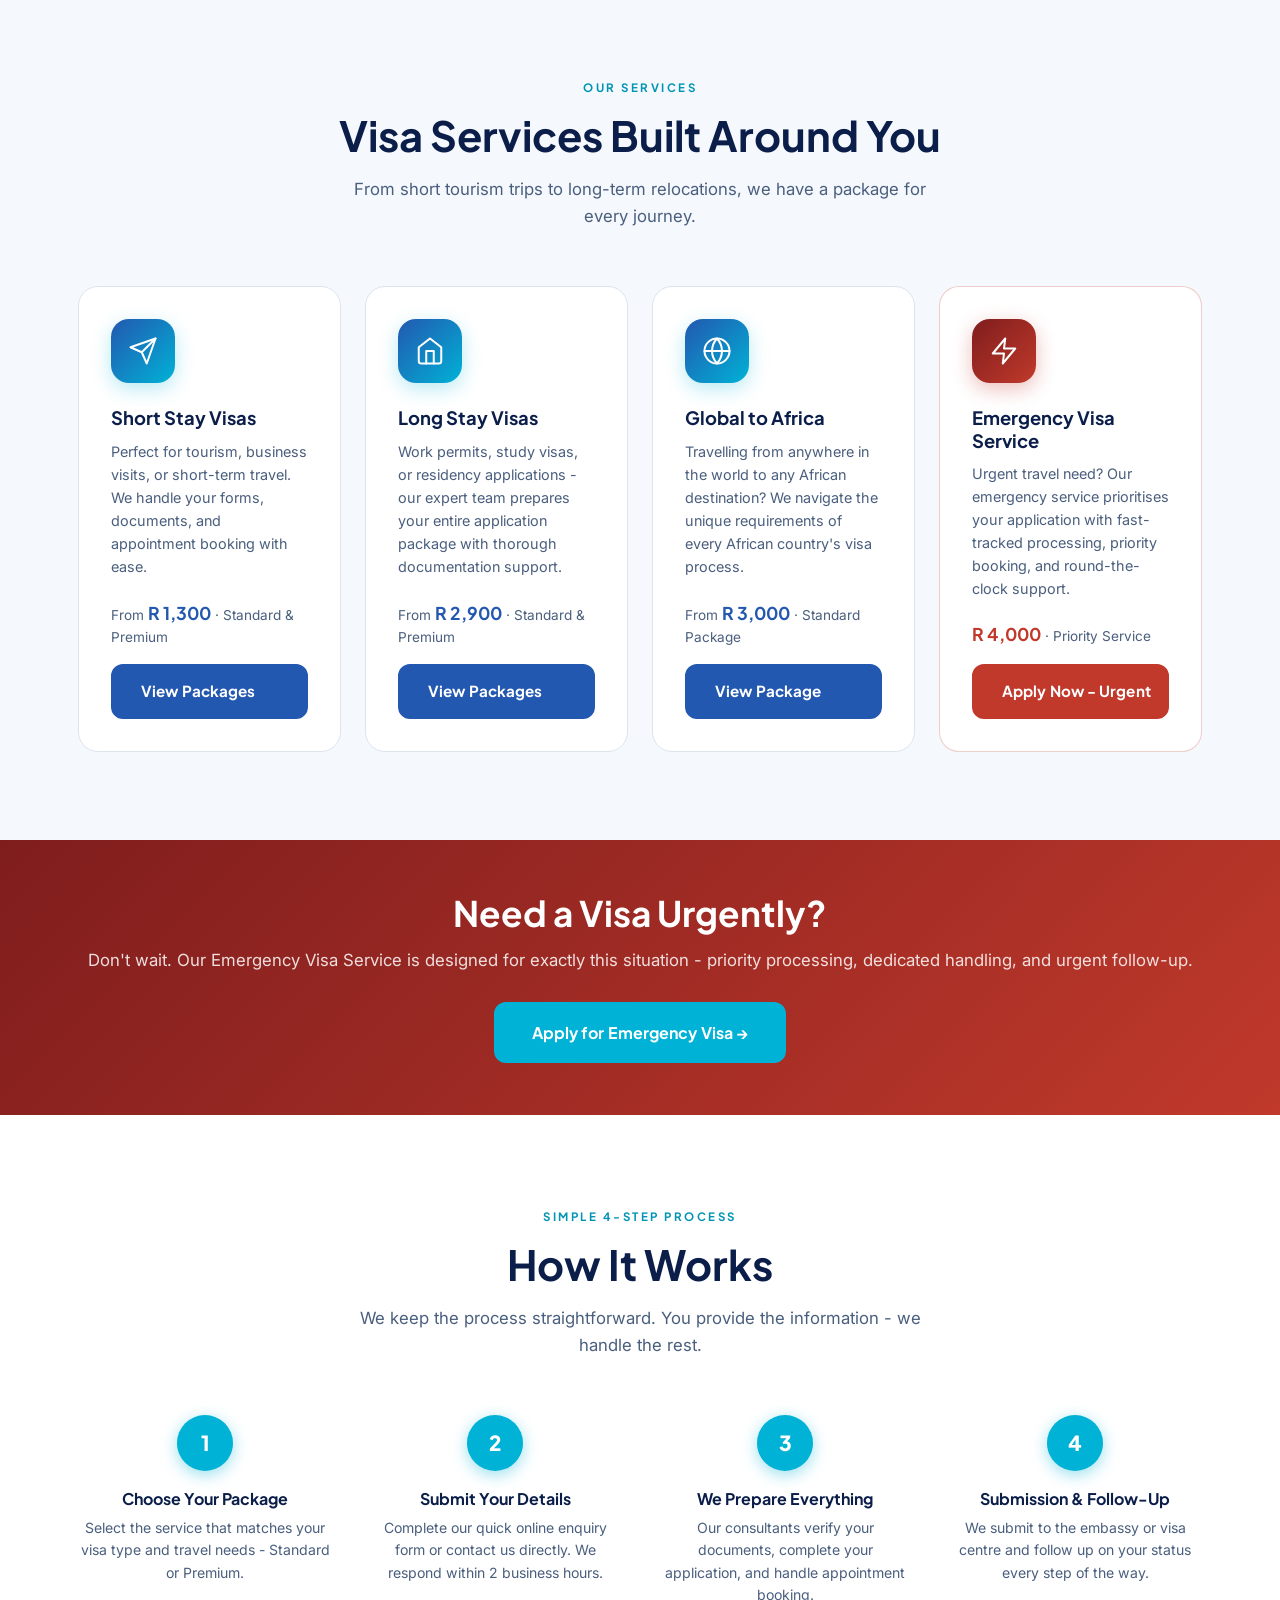
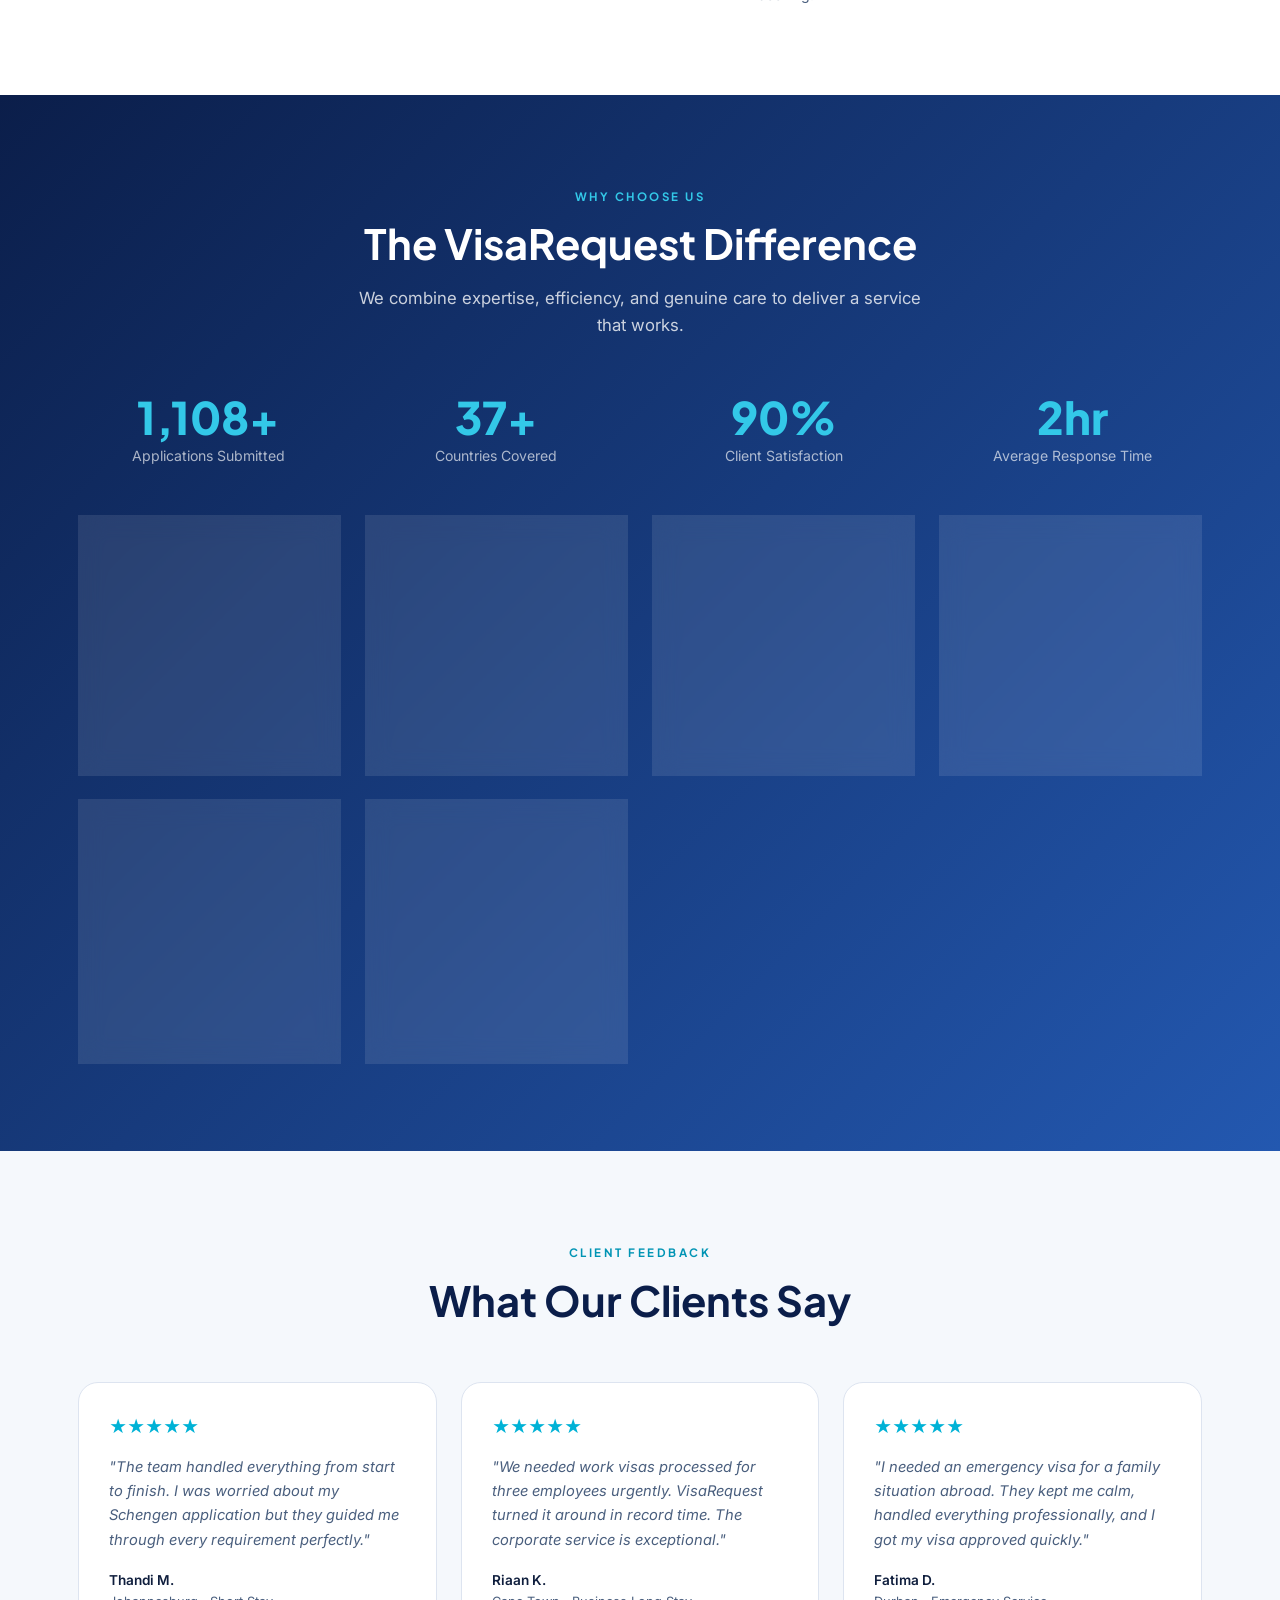
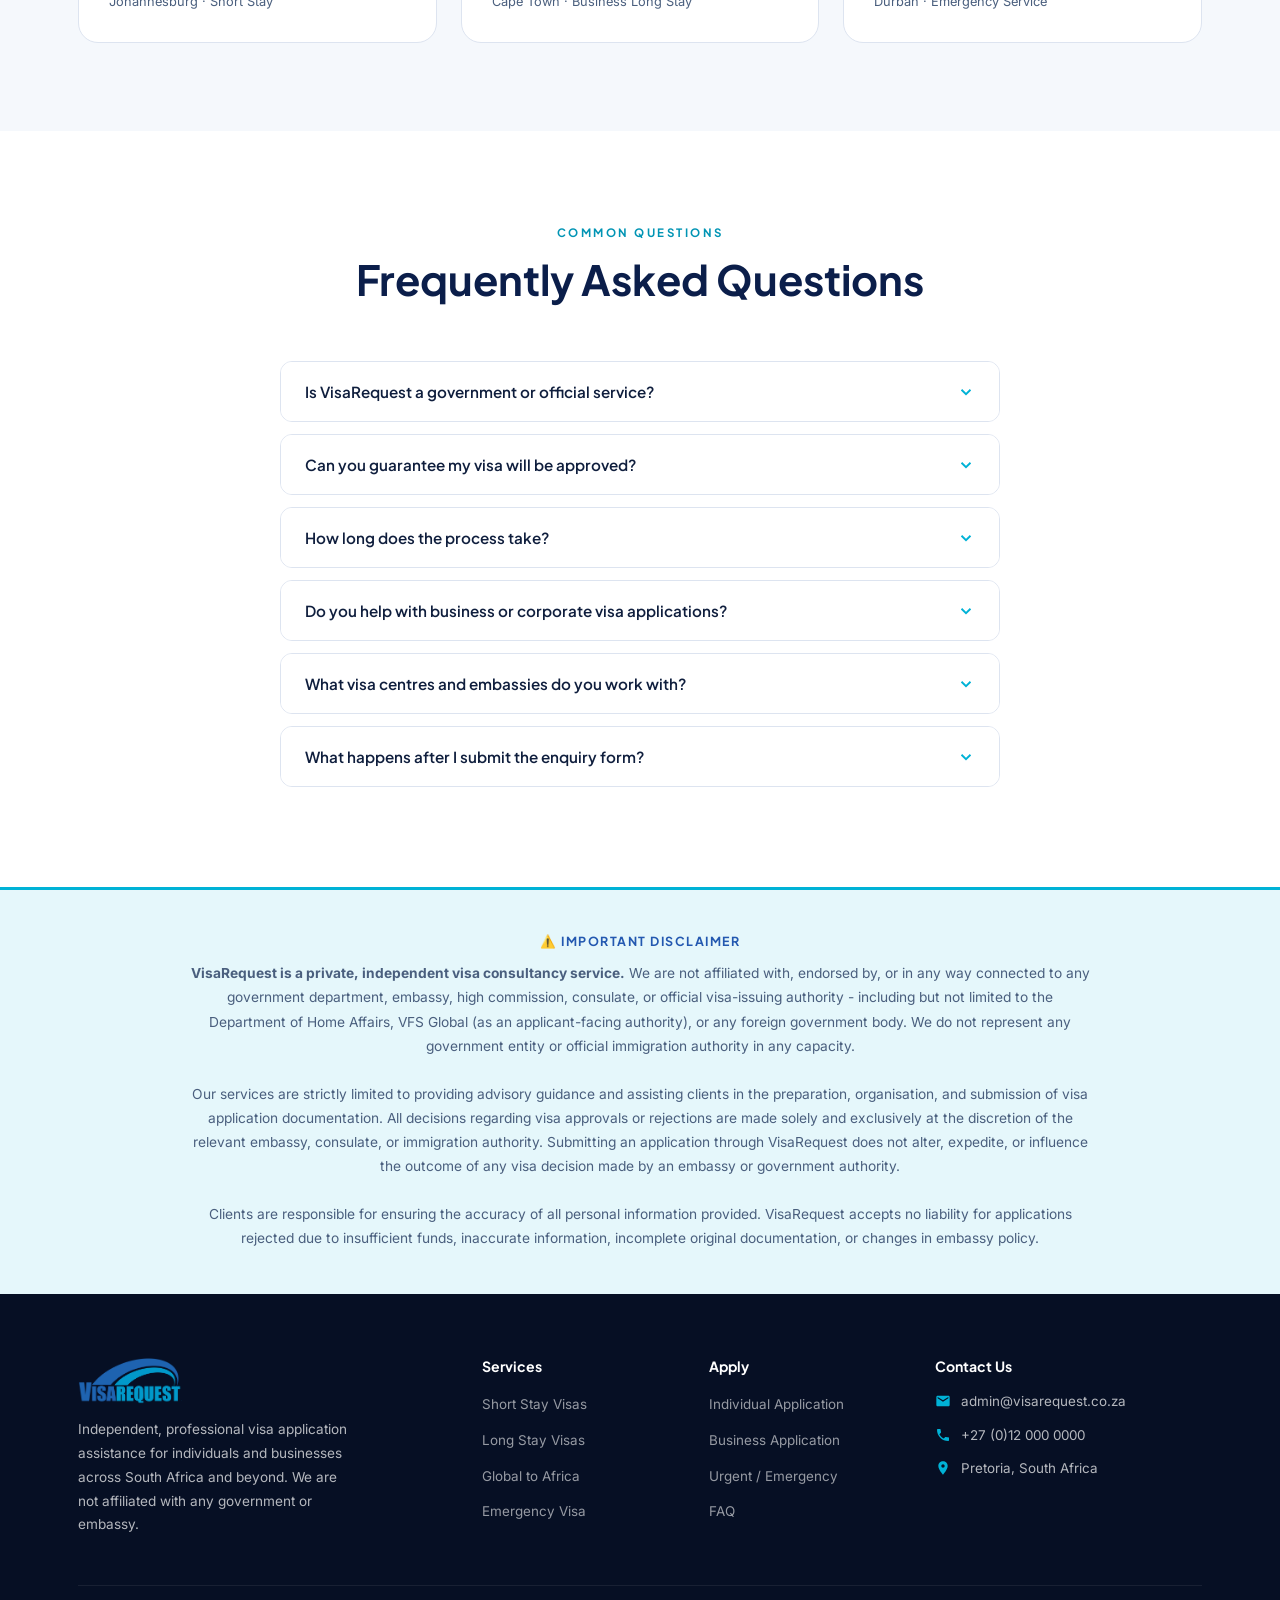
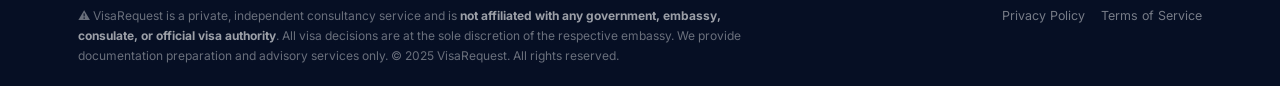
==== commit 53bf61b2: "Add ?v=2 cache-busting to CSS link on all pages Vercel caches CSS with max-age=31536000 immutable, s" ====
--- a/index.html
+++ b/index.html
@@ -7,7 +7,7 @@
   <meta name="description" content="VisaRequest is a private visa consultancy service helping individuals and businesses prepare and submit visa applications. We are not affiliated with any government or embassy.">
   <meta name="robots" content="index, follow">
   <link rel="icon" href="logos/logo-DYOdxpw0.webp" type="image/webp">
-  <link rel="stylesheet" href="css/style.css">
+  <link rel="stylesheet" href="css/style.css?v=2">
   <!-- Open Graph -->
   <meta property="og:title" content="VisaRequest - Private Visa Consultancy">
   <meta property="og:description" content="Expert visa application assistance for individuals and businesses. Short stay, long stay, emergency & Africa visa services.">
--- a/css/style.css
+++ b/css/style.css
@@ -672,7 +672,7 @@
   font-family: 'Plus Jakarta Sans',sans-serif;
 }
 .form-group label .required { color: var(--red); }
-.form-group input,
+.form-group input:not([type="checkbox"]),
 .form-group select,
 .form-group textarea {
   width: 100%;
@@ -687,7 +687,7 @@
   outline: none;
   -webkit-appearance: none;
 }
-.form-group input:focus,
+.form-group input:not([type="checkbox"]):focus,
 .form-group select:focus,
 .form-group textarea:focus {
   border-color: var(--cyan);
@@ -696,13 +696,15 @@
 .form-group textarea { resize: vertical; min-height: 110px; }
 .form-group select { cursor: pointer; }
 
-/* Checkboxes — custom implementation to override the global .form-group input rule */
+/* Checkboxes — no longer affected by .form-group input rule */
 .checkbox-group input[type="checkbox"] {
-  position: absolute;
-  opacity: 0;
-  width: 0;
-  height: 0;
-  pointer-events: none;
+  width: 18px;
+  height: 18px;
+  min-width: 18px;
+  margin: 2px 0 0 0;
+  flex-shrink: 0;
+  cursor: pointer;
+  accent-color: #00B2D6;
 }
 .checkbox-label {
   display: flex;
@@ -715,27 +717,6 @@
   transition: background .15s;
 }
 .checkbox-label:hover { background: rgba(0,178,214,.07); }
-.checkbox-label::before {
-  content: '';
-  display: block;
-  width: 18px;
-  height: 18px;
-  min-width: 18px;
-  border: 2px solid #cbd5e0;
-  border-radius: 5px;
-  background: #fff;
-  margin-top: 1px;
-  transition: border-color .15s, background .15s;
-  background-image: none;
-  background-repeat: no-repeat;
-  background-position: center;
-  background-size: 11px 11px;
-}
-.checkbox-label:has(input:checked)::before {
-  border-color: #00B2D6;
-  background-color: #00B2D6;
-  background-image: url("data:image/svg+xml,%3Csvg xmlns='http://www.w3.org/2000/svg' viewBox='0 0 12 10'%3E%3Cpolyline points='1,5 4.5,8.5 11,1' stroke='%23fff' stroke-width='2' fill='none' stroke-linecap='round' stroke-linejoin='round'/%3E%3C/svg%3E");
-}
 .checkbox-group {
   background: var(--off-white);
   border: 1.5px solid var(--gray-200);
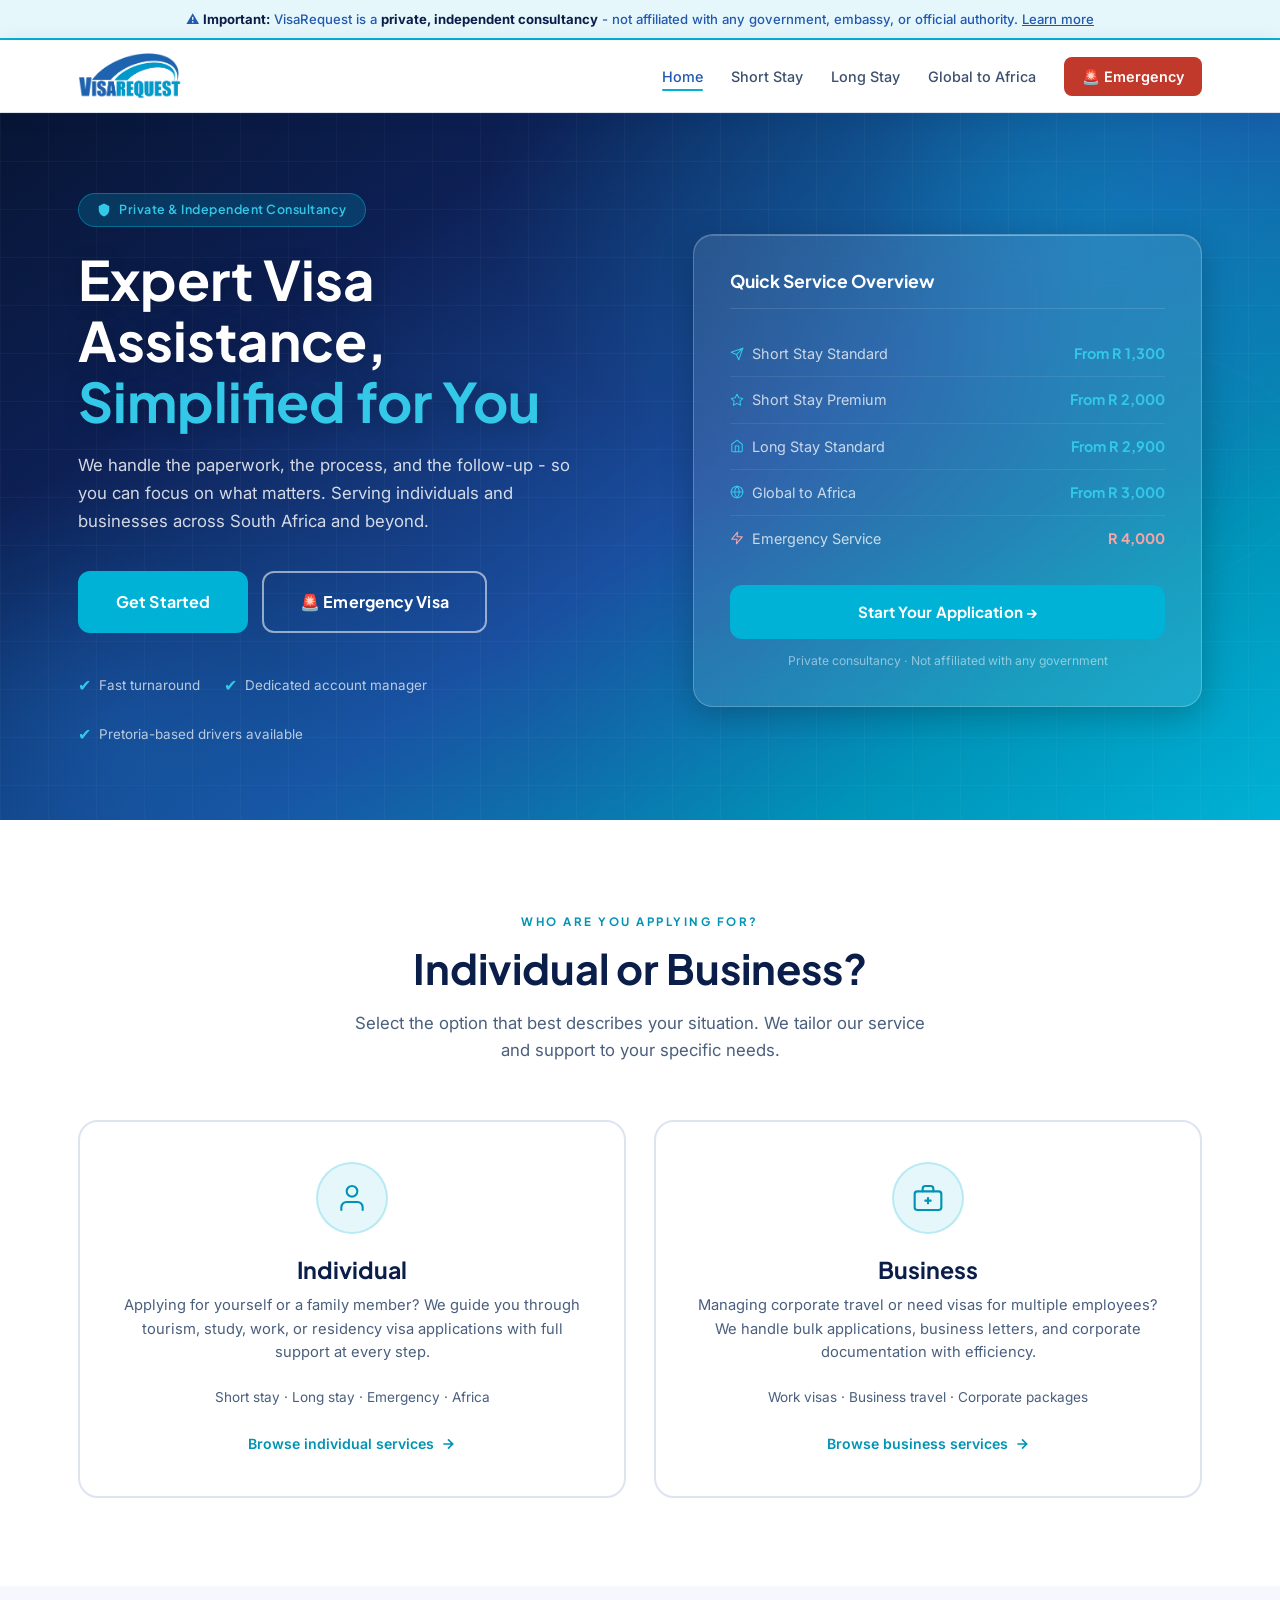
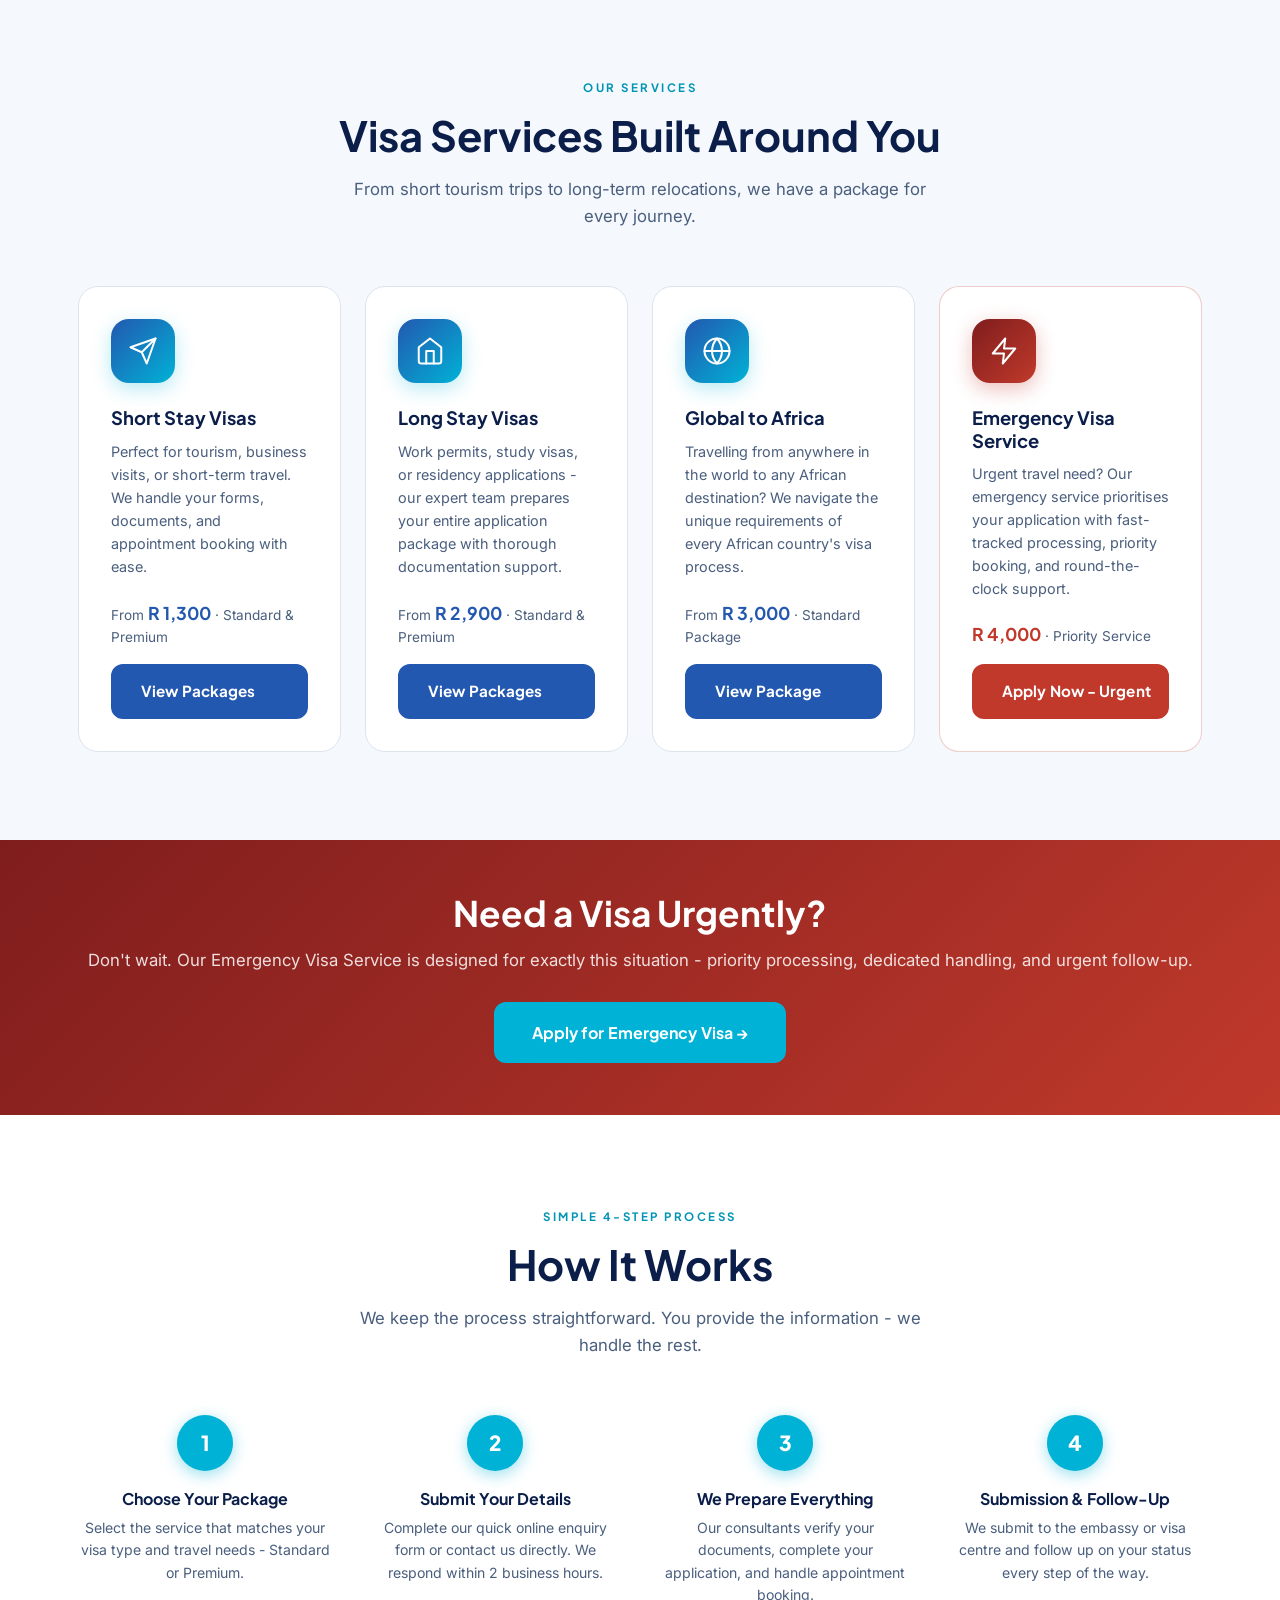
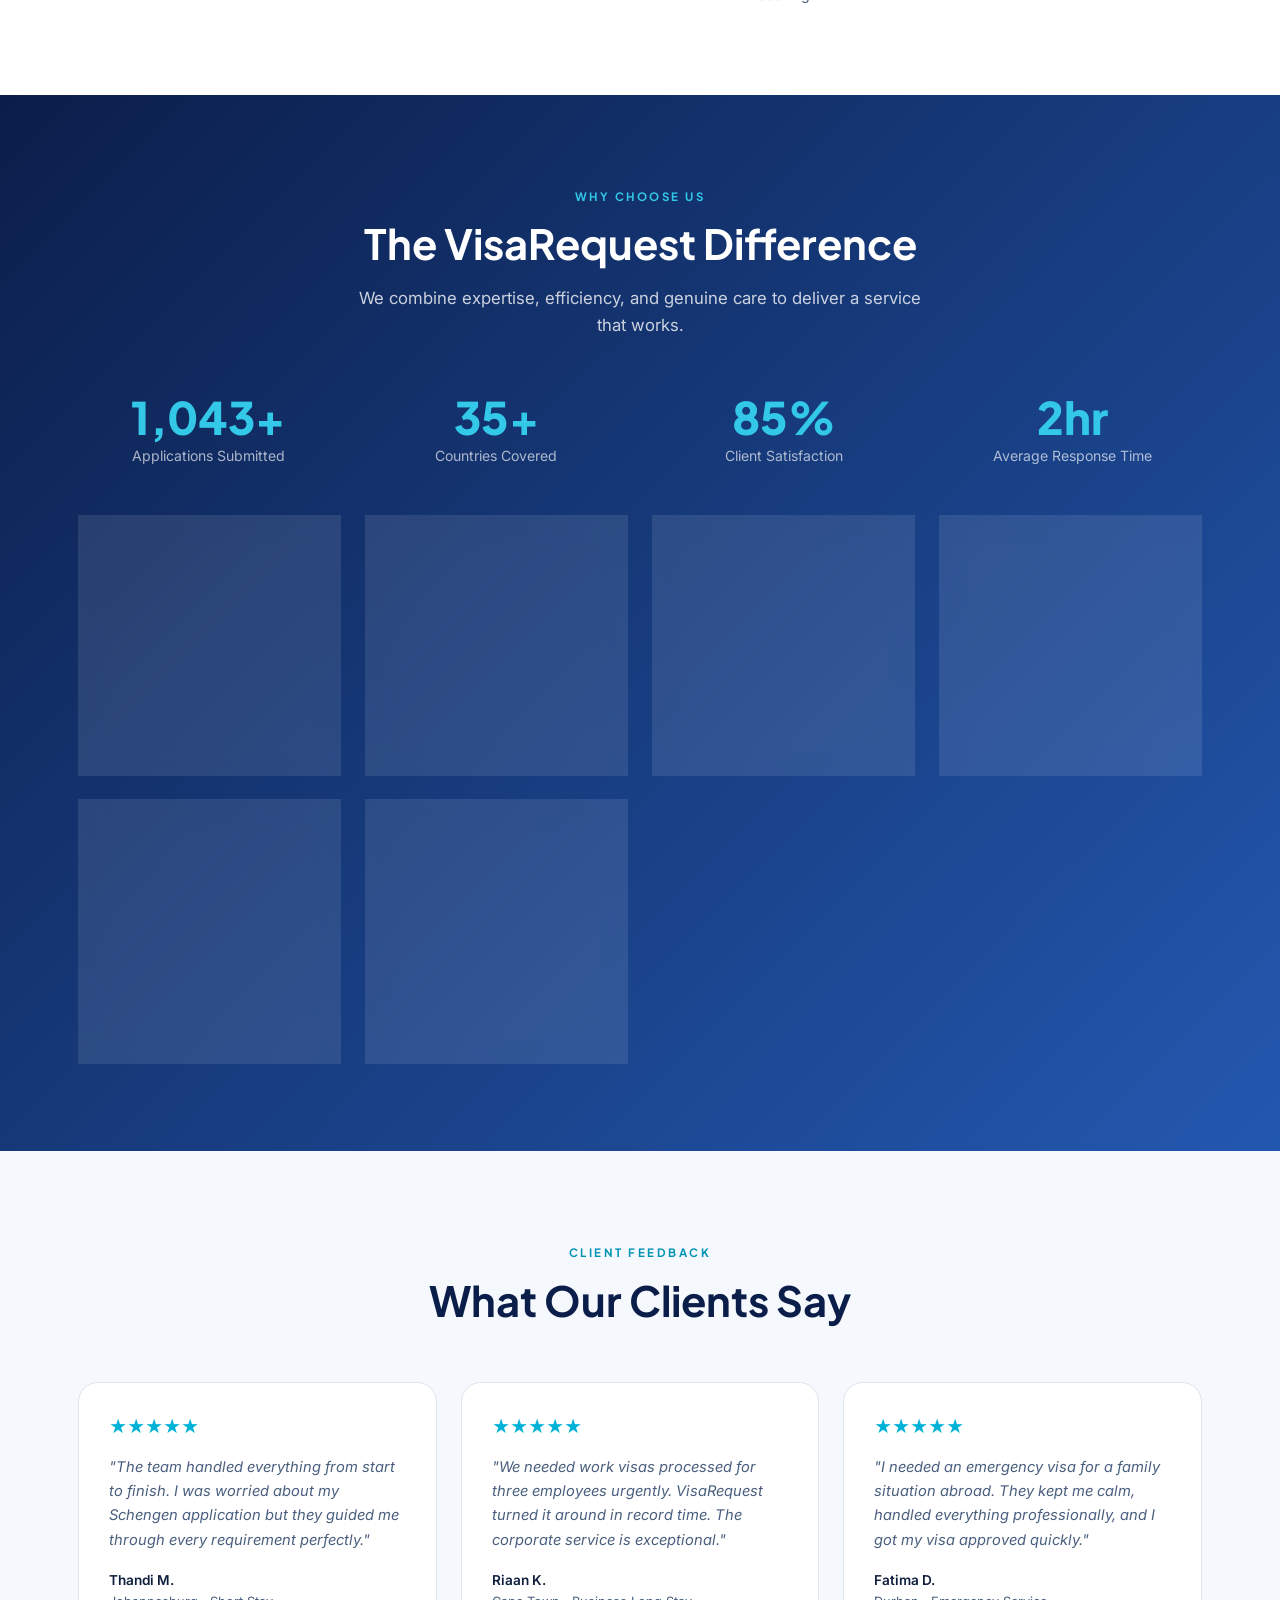
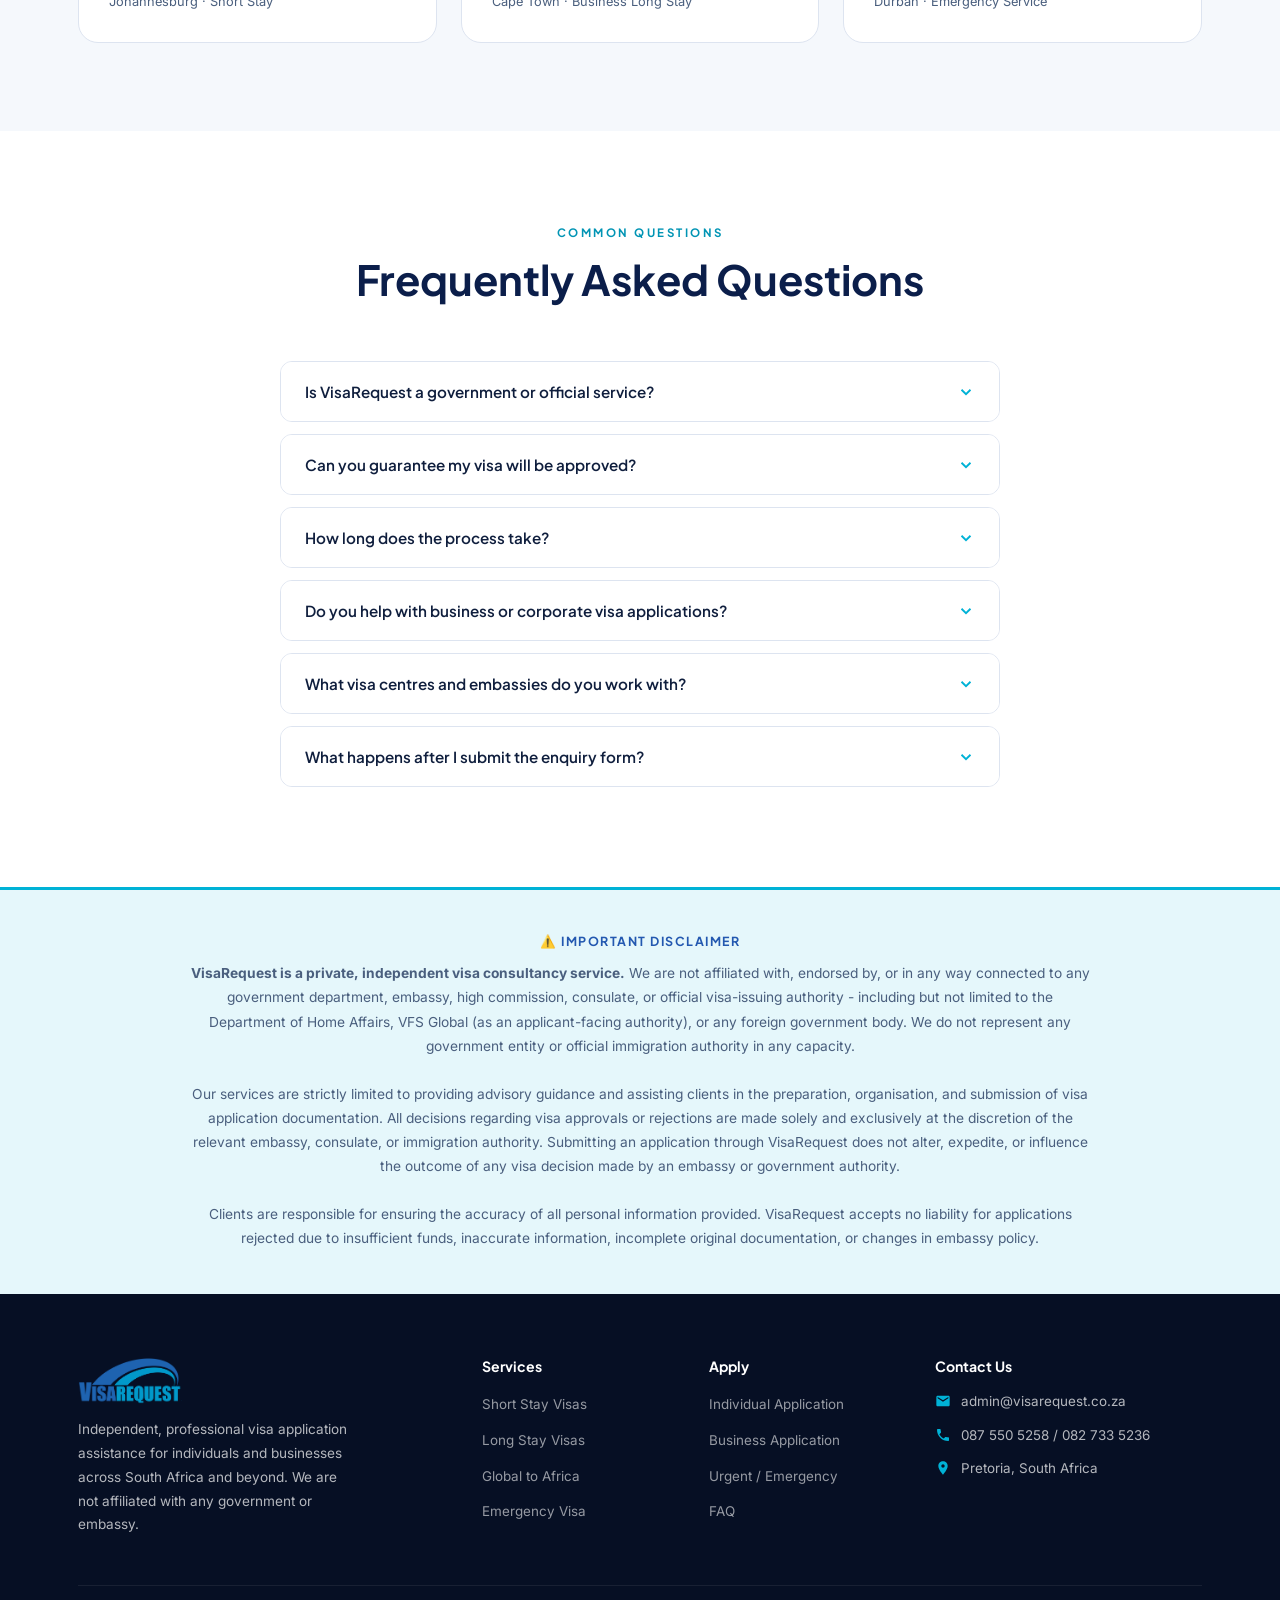
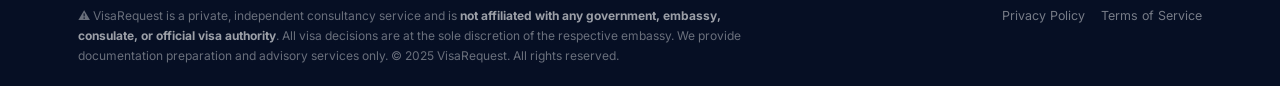
==== commit f275ff36: "Update contact phone numbers" ====
--- a/index.html
+++ b/index.html
@@ -513,7 +513,7 @@
           </div>
           <div class="footer-contact-item">
             <svg width="16" height="16" viewBox="0 0 24 24" fill="currentColor"><path d="M6.62 10.79c1.44 2.83 3.76 5.14 6.59 6.59l2.2-2.2c.27-.27.67-.36 1.02-.24 1.12.37 2.33.57 3.57.57.55 0 1 .45 1 1V20c0 .55-.45 1-1 1-9.39 0-17-7.61-17-17 0-.55.45-1 1-1h3.5c.55 0 1 .45 1 1 0 1.25.2 2.45.57 3.57.11.35.03.74-.25 1.02l-2.2 2.2z"/></svg>
-            +27 (0)12 000 0000
+            087 550 5258 / 082 733 5236
           </div>
           <div class="footer-contact-item">
             <svg width="16" height="16" viewBox="0 0 24 24" fill="currentColor"><path d="M12 2C8.13 2 5 5.13 5 9c0 5.25 7 13 7 13s7-7.75 7-13c0-3.87-3.13-7-7-7zm0 9.5c-1.38 0-2.5-1.12-2.5-2.5s1.12-2.5 2.5-2.5 2.5 1.12 2.5 2.5-1.12 2.5-2.5 2.5z"/></svg>
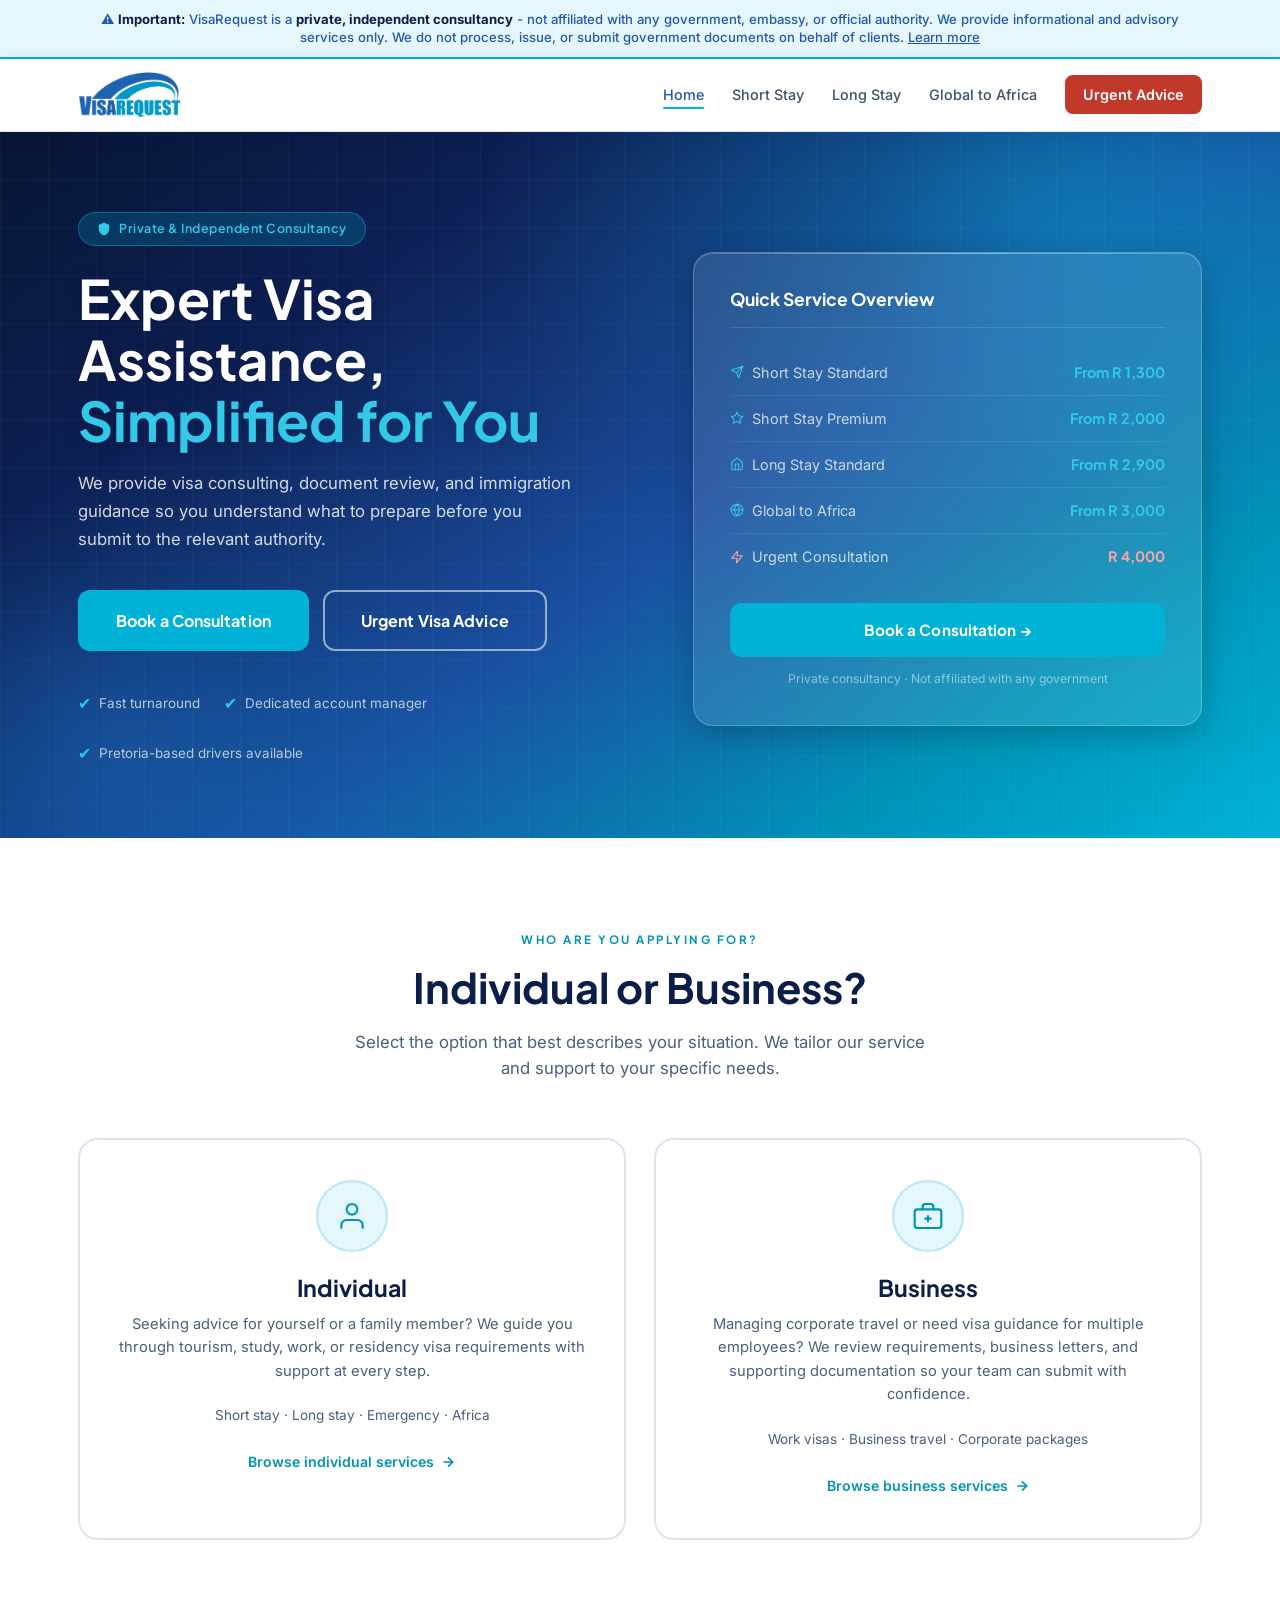
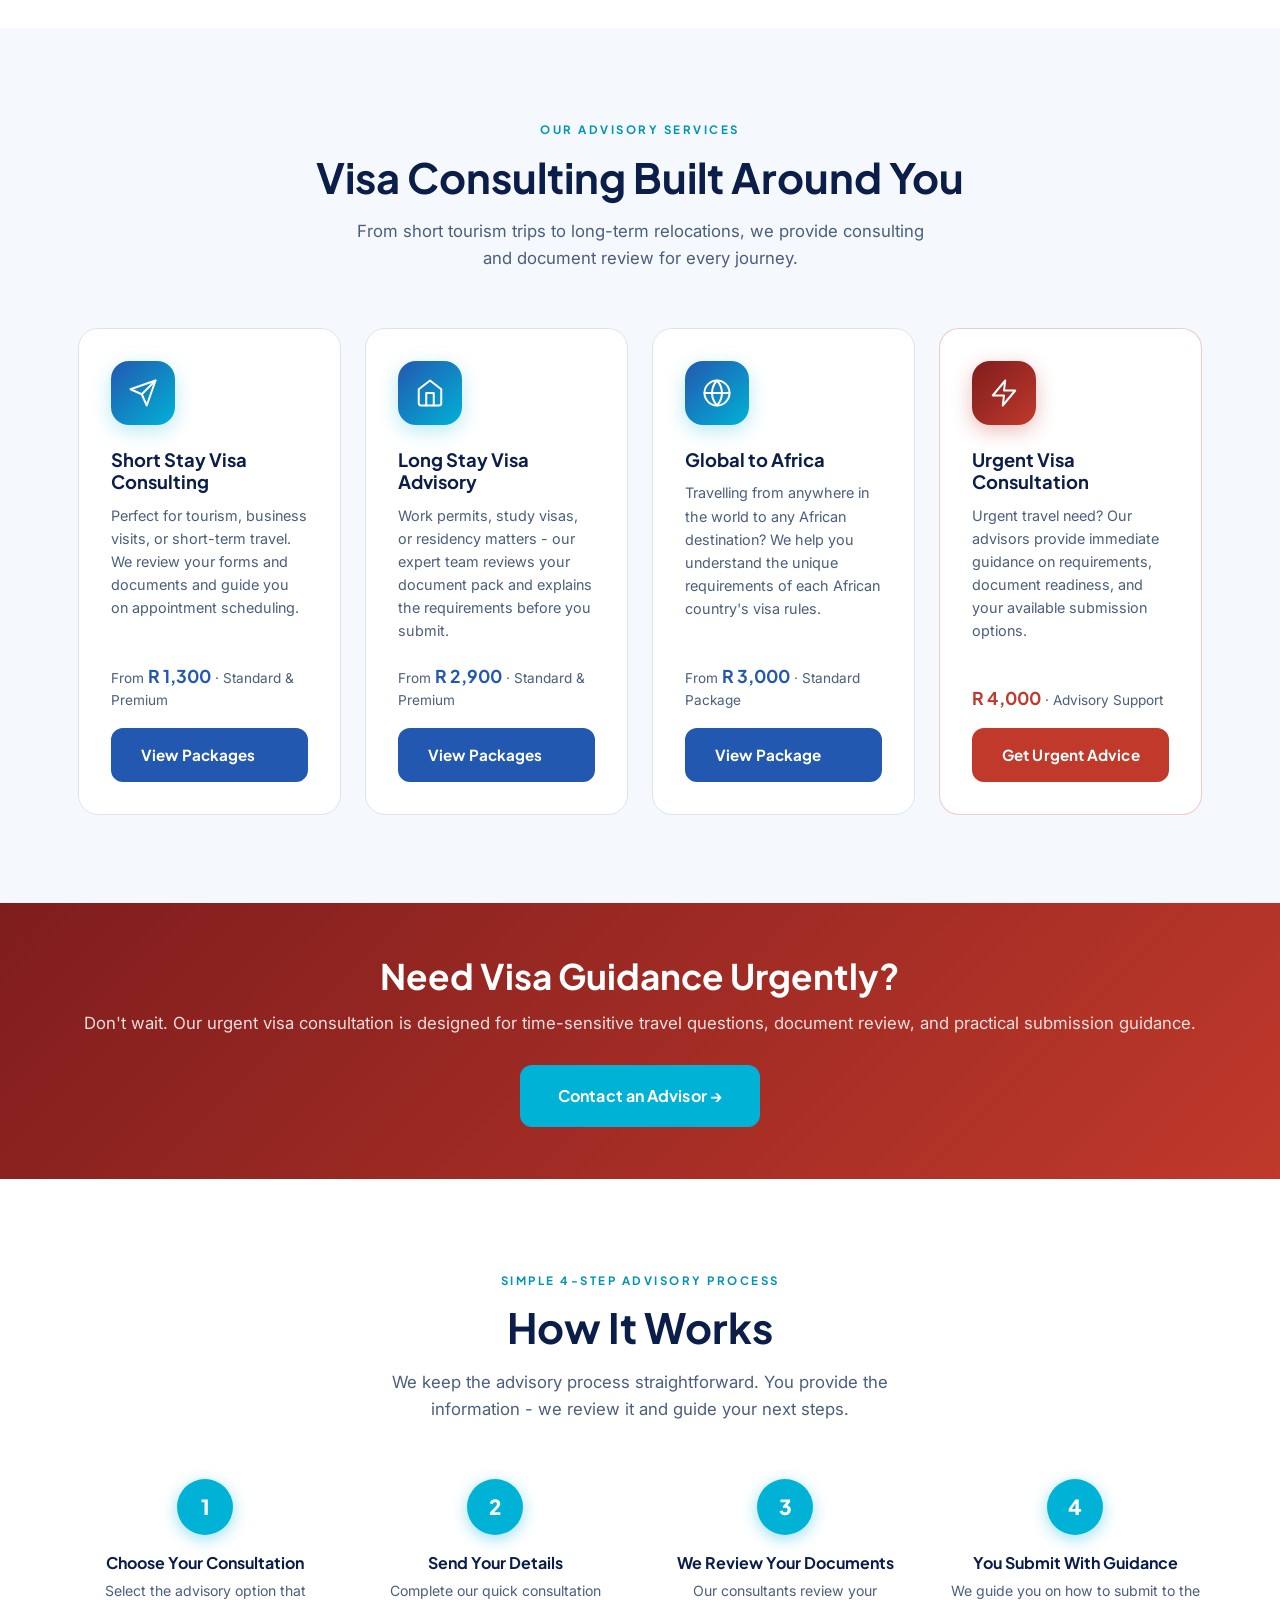
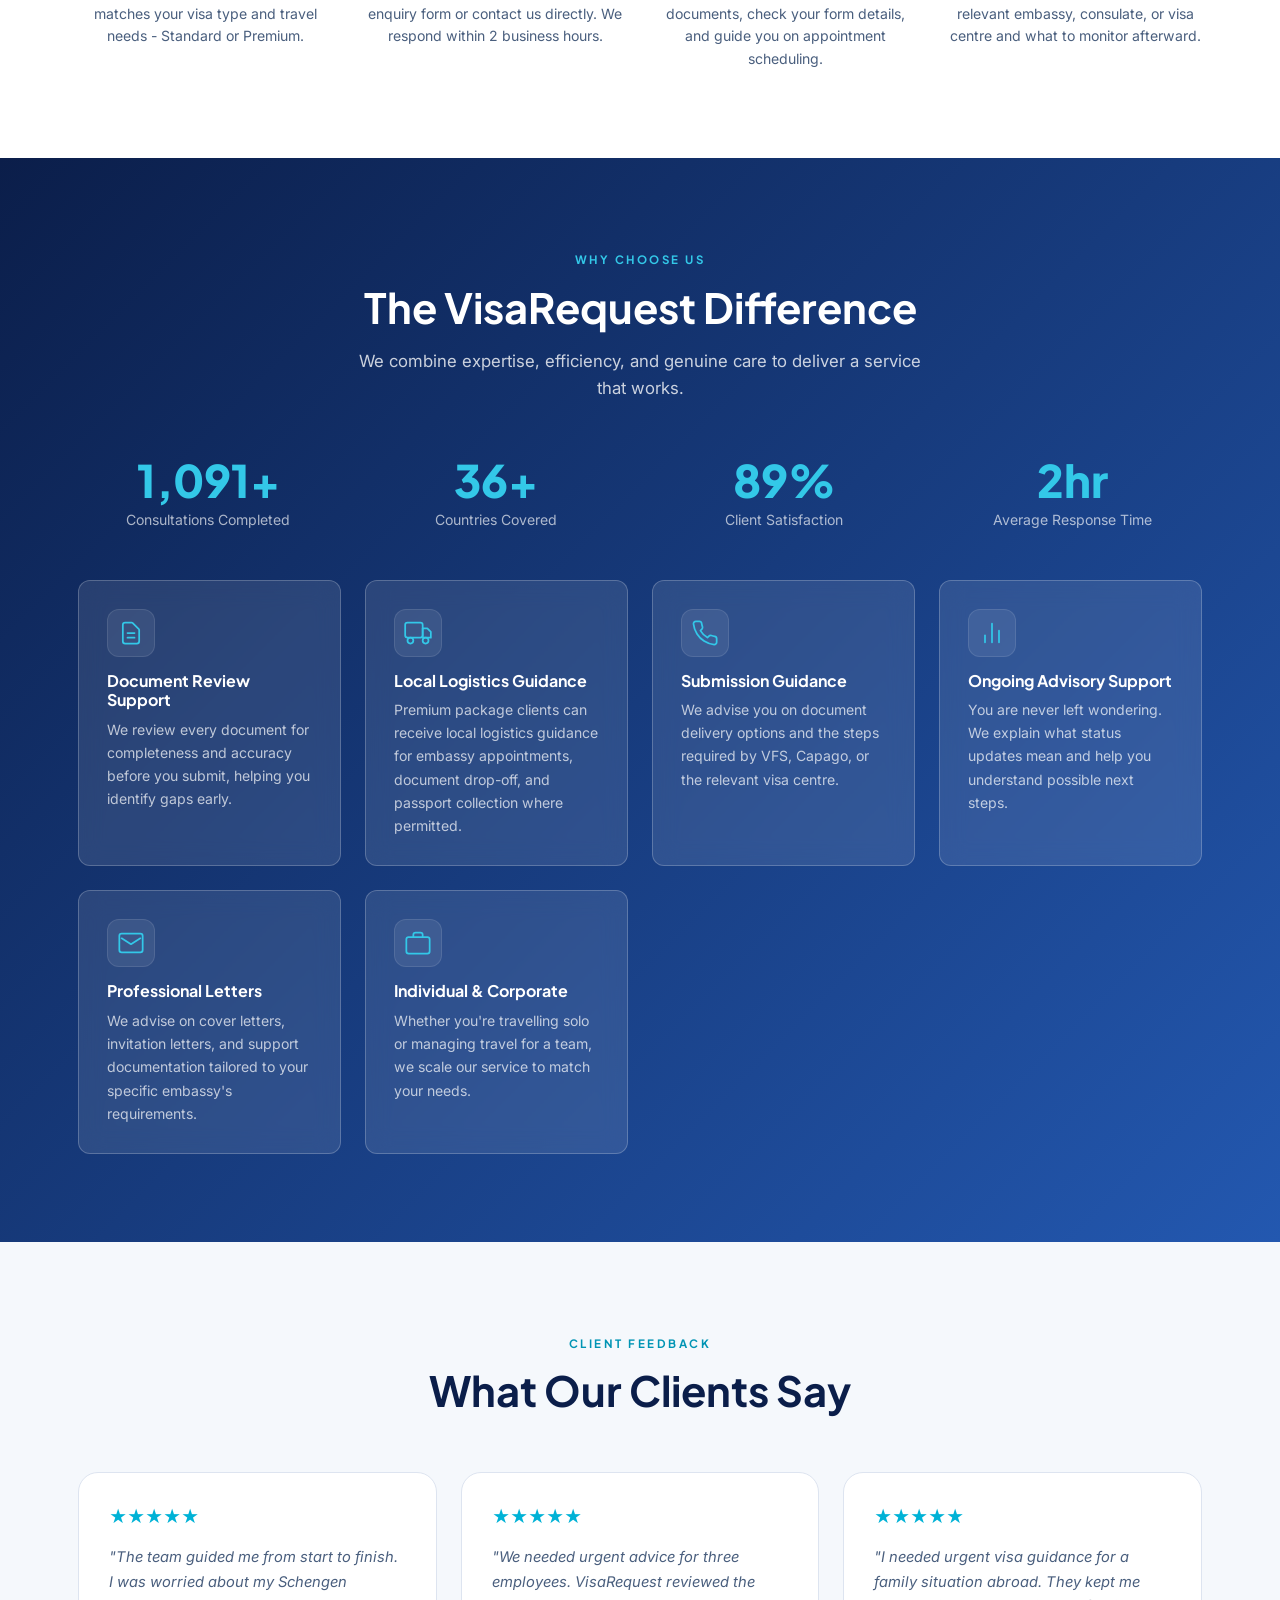
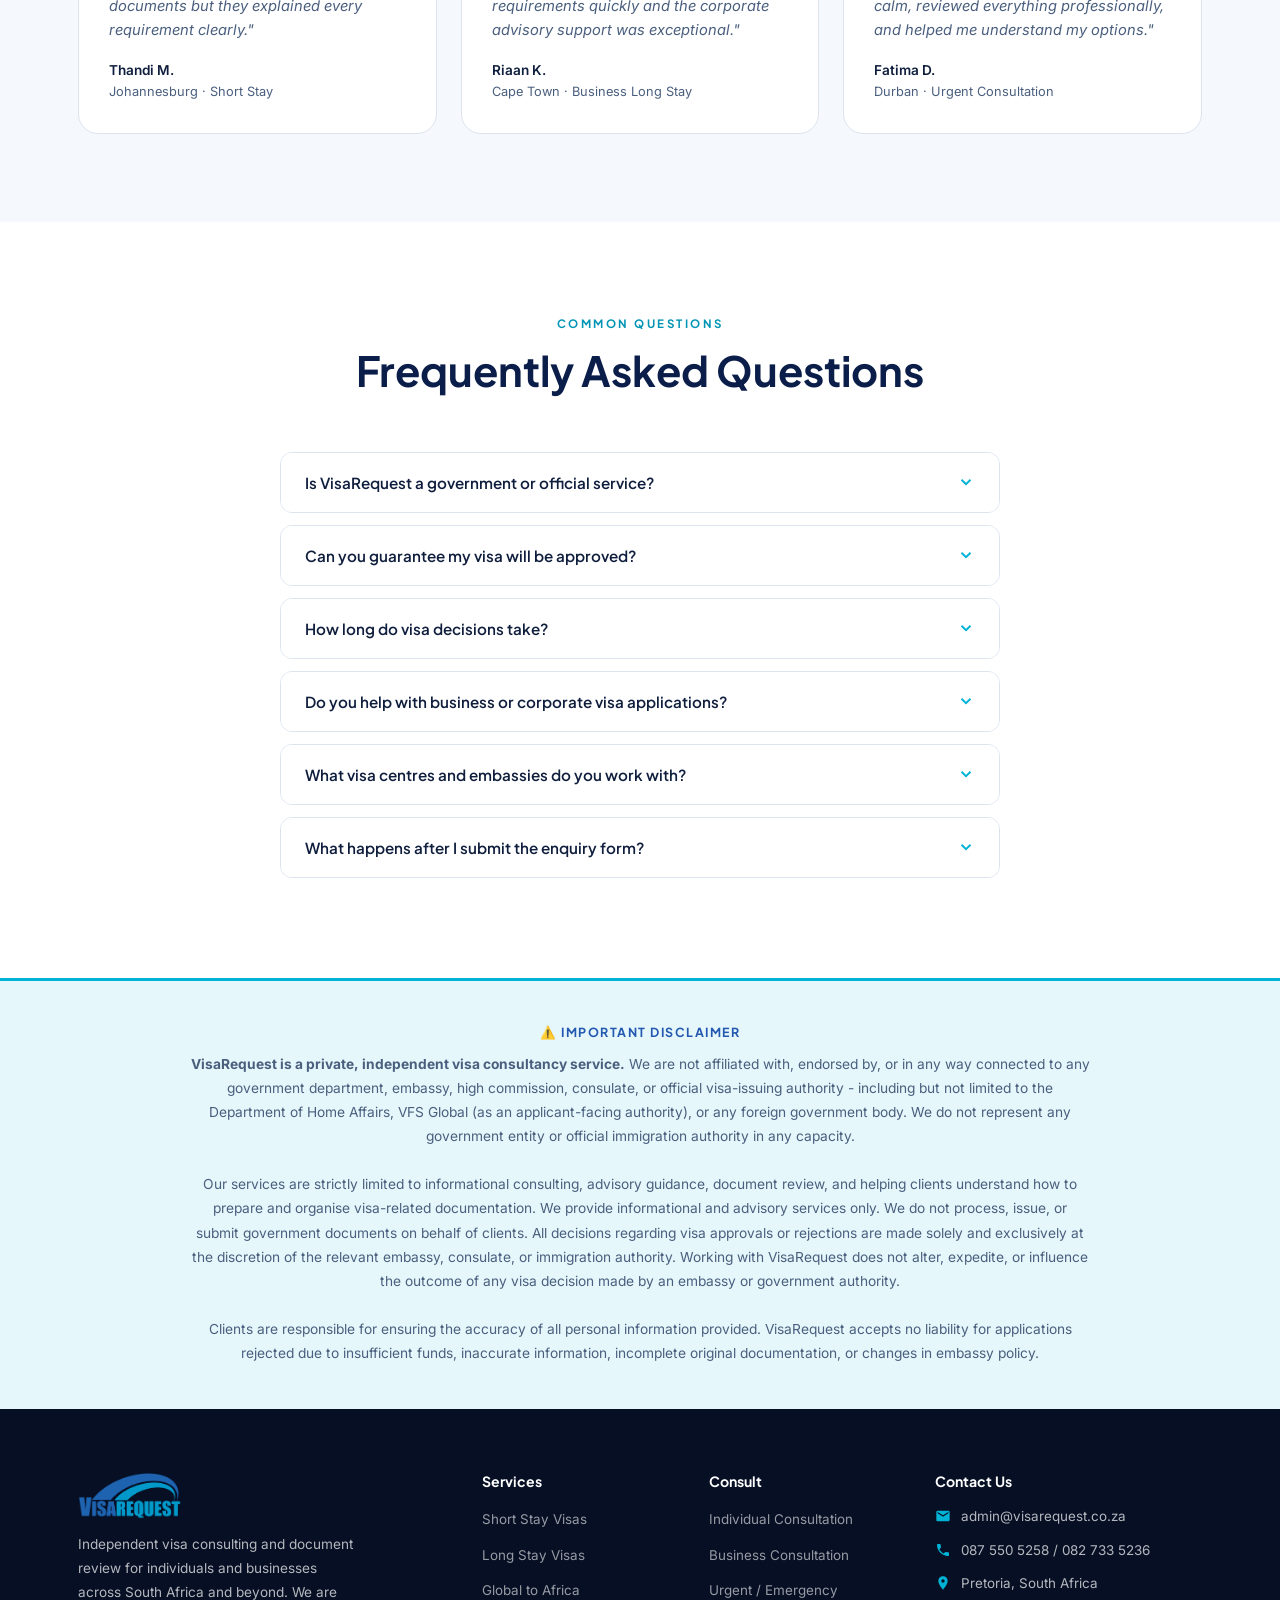
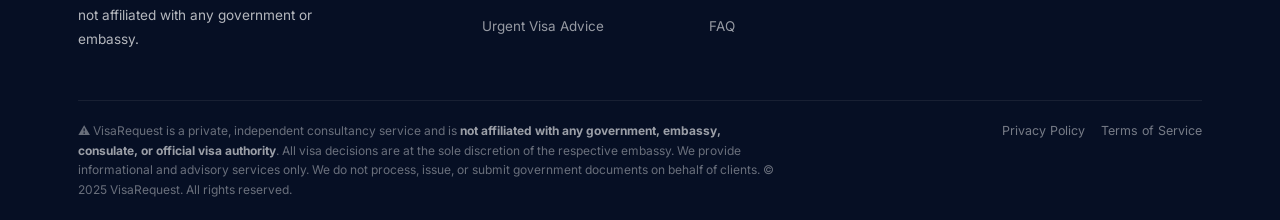
==== commit a54677f2: "Reframe site copy for visa advisory compliance" ====
--- a/index.html
+++ b/index.html
@@ -4,13 +4,13 @@
   <meta charset="UTF-8">
   <meta name="viewport" content="width=device-width, initial-scale=1.0">
   <title>VisaRequest | Private Visa Consultancy South Africa</title>
-  <meta name="description" content="VisaRequest is a private visa consultancy service helping individuals and businesses prepare and submit visa applications. We are not affiliated with any government or embassy.">
+  <meta name="description" content="VisaRequest is a private visa consulting and advisory service helping individuals and businesses understand visa requirements and review documents before they submit. We are not affiliated with any government or embassy.">
   <meta name="robots" content="index, follow">
   <link rel="icon" href="logos/logo-DYOdxpw0.webp" type="image/webp">
   <link rel="stylesheet" href="css/style.css?v=2">
   <!-- Open Graph -->
   <meta property="og:title" content="VisaRequest - Private Visa Consultancy">
-  <meta property="og:description" content="Expert visa application assistance for individuals and businesses. Short stay, long stay, emergency & Africa visa services.">
+  <meta property="og:description" content="Expert visa consulting, document review, and immigration guidance for individuals and businesses.">
   <meta property="og:type" content="website">
   <!-- Google Tag Manager -->
   <script>(function(w,d,s,l,i){w[l]=w[l]||[];w[l].push({'gtm.start':
@@ -29,7 +29,7 @@
   <!-- Disclaimer Bar -->
   <div class="disclaimer-bar" role="banner" aria-label="Important notice">
     <div class="container">
-      ⚠️ <strong>Important:</strong> VisaRequest is a <strong>private, independent consultancy</strong> - not affiliated with any government, embassy, or official authority. <a href="#disclaimer">Learn more</a>
+      ⚠️ <strong>Important:</strong> VisaRequest is a <strong>private, independent consultancy</strong> - not affiliated with any government, embassy, or official authority. We provide informational and advisory services only. We do not process, issue, or submit government documents on behalf of clients. <a href="#disclaimer">Learn more</a>
     </div>
   </div>
 
@@ -46,7 +46,7 @@
           <a href="short-stay.html">Short Stay</a>
           <a href="long-stay.html">Long Stay</a>
           <a href="global-to-africa.html">Global to Africa</a>
-          <a href="emergency.html" class="nav-emergency">🚨 Emergency</a>
+          <a href="emergency.html" class="nav-emergency">Urgent Advice</a>
         </nav>
         <button class="mobile-menu-btn" id="mobileMenuBtn" aria-label="Open menu" aria-expanded="false">
           <span></span><span></span><span></span>
@@ -60,7 +60,7 @@
       <a href="global-to-africa.html">Global to Africa</a>
       <a href="foreign-nationals.html">Foreign Nationals</a>
           <a href="foreign-nationals.html">Foreign Nationals</a>
-      <a href="emergency.html" class="nav-emergency">🚨 Emergency Visa</a>
+      <a href="emergency.html" class="nav-emergency">Urgent Visa Advice</a>
     </nav>
   </header>
 
@@ -95,11 +95,11 @@
             Expert Visa Assistance,<br><em>Simplified for You</em>
           </h1>
           <p class="hero-sub">
-            We handle the paperwork, the process, and the follow-up - so you can focus on what matters. Serving individuals and businesses across South Africa and beyond.
+            We provide visa consulting, document review, and immigration guidance so you understand what to prepare before you submit to the relevant authority.
           </p>
           <div class="hero-cta">
-            <a href="#choose-path" class="btn btn-primary btn-lg">Get Started</a>
-            <a href="emergency.html" class="btn btn-secondary btn-lg">🚨 Emergency Visa</a>
+            <a href="#choose-path" class="btn btn-primary btn-lg">Book a Consultation</a>
+            <a href="emergency.html" class="btn btn-secondary btn-lg">Urgent Visa Advice</a>
           </div>
           <div class="hero-trust">
             <div class="trust-item">
@@ -151,11 +151,11 @@
           <div class="glass-row">
             <span style="display:flex;align-items:center;gap:8px;">
               <svg width="14" height="14" viewBox="0 0 24 24" fill="none" stroke="#fca5a5" stroke-width="1.8" stroke-linecap="round" stroke-linejoin="round" aria-hidden="true"><path d="M13 2L3 14h9l-1 8 10-12h-9l1-8z"/></svg>
-              Emergency Service
+              Urgent Consultation
             </span>
             <strong style="color:#fca5a5;">R 4,000</strong>
           </div>
-          <a href="#choose-path" class="btn btn-primary btn-full" style="margin-top:24px;">Start Your Application →</a>
+          <a href="#choose-path" class="btn btn-primary btn-full" style="margin-top:24px;">Book a Consultation →</a>
           <p style="text-align:center;font-size:.76rem;color:rgba(255,255,255,.50);margin-top:12px;">Private consultancy · Not affiliated with any government</p>
         </div>
       </div>
@@ -176,7 +176,7 @@
             <svg viewBox="0 0 24 24" fill="none" stroke="currentColor" stroke-width="1.6" stroke-linecap="round" stroke-linejoin="round" aria-hidden="true" width="32" height="32"><path d="M20 21v-2a4 4 0 00-4-4H8a4 4 0 00-4 4v2"/><circle cx="12" cy="7" r="4"/></svg>
           </div>
           <h3>Individual</h3>
-          <p>Applying for yourself or a family member? We guide you through tourism, study, work, or residency visa applications with full support at every step.</p>
+          <p>Seeking advice for yourself or a family member? We guide you through tourism, study, work, or residency visa requirements with support at every step.</p>
           <p style="font-size:.85rem;color:var(--text-lt);">Short stay · Long stay · Emergency · Africa</p>
           <span class="path-link">
             Browse individual services
@@ -188,7 +188,7 @@
             <svg viewBox="0 0 24 24" fill="none" stroke="currentColor" stroke-width="1.6" stroke-linecap="round" stroke-linejoin="round" aria-hidden="true" width="32" height="32"><rect x="2" y="7" width="20" height="14" rx="2"/><path d="M16 7V5a2 2 0 00-2-2h-4a2 2 0 00-2 2v2"/><line x1="12" y1="12" x2="12" y2="16"/><line x1="10" y1="14" x2="14" y2="14"/></svg>
           </div>
           <h3>Business</h3>
-          <p>Managing corporate travel or need visas for multiple employees? We handle bulk applications, business letters, and corporate documentation with efficiency.</p>
+          <p>Managing corporate travel or need visa guidance for multiple employees? We review requirements, business letters, and supporting documentation so your team can submit with confidence.</p>
           <p style="font-size:.85rem;color:var(--text-lt);">Work visas · Business travel · Corporate packages</p>
           <span class="path-link">
             Browse business services
@@ -203,9 +203,9 @@
   <section class="section section--gray" aria-labelledby="services-heading">
     <div class="container">
       <div class="section-header">
-        <span class="eyebrow">Our Services</span>
-        <h2 id="services-heading">Visa Services Built Around You</h2>
-        <p>From short tourism trips to long-term relocations, we have a package for every journey.</p>
+        <span class="eyebrow">Our Advisory Services</span>
+        <h2 id="services-heading">Visa Consulting Built Around You</h2>
+        <p>From short tourism trips to long-term relocations, we provide consulting and document review for every journey.</p>
       </div>
       <div class="services-grid">
         <!-- Short Stay -->
@@ -215,8 +215,8 @@
               <path d="M22 2L11 13"/><path d="M22 2l-7 20-4-9-9-4 20-7z"/>
             </svg>
           </div>
-          <h3>Short Stay Visas</h3>
-          <p>Perfect for tourism, business visits, or short-term travel. We handle your forms, documents, and appointment booking with ease.</p>
+          <h3>Short Stay Visa Consulting</h3>
+          <p>Perfect for tourism, business visits, or short-term travel. We review your forms and documents and guide you on appointment scheduling.</p>
           <div class="service-price">From <strong>R 1,300</strong> · Standard &amp; Premium</div>
           <a href="short-stay.html" class="btn btn-navy">View Packages</a>
         </article>
@@ -227,8 +227,8 @@
               <path d="M3 9l9-7 9 7v11a2 2 0 01-2 2H5a2 2 0 01-2-2z"/><polyline points="9 22 9 12 15 12 15 22"/>
             </svg>
           </div>
-          <h3>Long Stay Visas</h3>
-          <p>Work permits, study visas, or residency applications - our expert team prepares your entire application package with thorough documentation support.</p>
+          <h3>Long Stay Visa Advisory</h3>
+          <p>Work permits, study visas, or residency matters - our expert team reviews your document pack and explains the requirements before you submit.</p>
           <div class="service-price">From <strong>R 2,900</strong> · Standard &amp; Premium</div>
           <a href="long-stay.html" class="btn btn-navy">View Packages</a>
         </article>
@@ -241,7 +241,7 @@
             </svg>
           </div>
           <h3>Global to Africa</h3>
-          <p>Travelling from anywhere in the world to any African destination? We navigate the unique requirements of every African country's visa process.</p>
+          <p>Travelling from anywhere in the world to any African destination? We help you understand the unique requirements of each African country's visa rules.</p>
           <div class="service-price">From <strong>R 3,000</strong> · Standard Package</div>
           <a href="global-to-africa.html" class="btn btn-navy">View Package</a>
         </article>
@@ -252,10 +252,10 @@
               <path d="M13 2L3 14h9l-1 8 10-12h-9l1-8z"/>
             </svg>
           </div>
-          <h3>Emergency Visa Service</h3>
-          <p>Urgent travel need? Our emergency service prioritises your application with fast-tracked processing, priority booking, and round-the-clock support.</p>
-          <div class="service-price"><strong style="color:var(--red);">R 4,000</strong> · Priority Service</div>
-          <a href="emergency.html" class="btn btn-red">Apply Now - Urgent</a>
+          <h3>Urgent Visa Consultation</h3>
+          <p>Urgent travel need? Our advisors provide immediate guidance on requirements, document readiness, and your available submission options.</p>
+          <div class="service-price"><strong style="color:var(--red);">R 4,000</strong> · Advisory Support</div>
+          <a href="emergency.html" class="btn btn-red">Get Urgent Advice</a>
         </article>
       </div>
     </div>
@@ -264,9 +264,9 @@
   <!-- Emergency Banner -->
   <div class="emergency-banner" role="alert">
     <div class="container">
-      <h2>Need a Visa Urgently?</h2>
-      <p>Don't wait. Our Emergency Visa Service is designed for exactly this situation - priority processing, dedicated handling, and urgent follow-up.</p>
-      <a href="emergency.html" class="btn btn-primary btn-lg">Apply for Emergency Visa →</a>
+      <h2>Need Visa Guidance Urgently?</h2>
+      <p>Don't wait. Our urgent visa consultation is designed for time-sensitive travel questions, document review, and practical submission guidance.</p>
+      <a href="emergency.html" class="btn btn-primary btn-lg">Contact an Advisor →</a>
     </div>
   </div>
 
@@ -274,30 +274,30 @@
   <section class="section" aria-labelledby="how-heading">
     <div class="container">
       <div class="section-header">
-        <span class="eyebrow">Simple 4-Step Process</span>
+        <span class="eyebrow">Simple 4-Step Advisory Process</span>
         <h2 id="how-heading">How It Works</h2>
-        <p>We keep the process straightforward. You provide the information - we handle the rest.</p>
+        <p>We keep the advisory process straightforward. You provide the information - we review it and guide your next steps.</p>
       </div>
       <div class="steps-grid">
         <div class="step">
           <div class="step-num">1</div>
-          <h4>Choose Your Package</h4>
-          <p>Select the service that matches your visa type and travel needs - Standard or Premium.</p>
+          <h4>Choose Your Consultation</h4>
+          <p>Select the advisory option that matches your visa type and travel needs - Standard or Premium.</p>
         </div>
         <div class="step">
           <div class="step-num">2</div>
-          <h4>Submit Your Details</h4>
-          <p>Complete our quick online enquiry form or contact us directly. We respond within 2 business hours.</p>
+          <h4>Send Your Details</h4>
+          <p>Complete our quick consultation enquiry form or contact us directly. We respond within 2 business hours.</p>
         </div>
         <div class="step">
           <div class="step-num">3</div>
-          <h4>We Prepare Everything</h4>
-          <p>Our consultants verify your documents, complete your application, and handle appointment booking.</p>
+          <h4>We Review Your Documents</h4>
+          <p>Our consultants review your documents, check your form details, and guide you on appointment scheduling.</p>
         </div>
         <div class="step">
           <div class="step-num">4</div>
-          <h4>Submission &amp; Follow-Up</h4>
-          <p>We submit to the embassy or visa centre and follow up on your status every step of the way.</p>
+          <h4>You Submit With Guidance</h4>
+          <p>We guide you on how to submit to the relevant embassy, consulate, or visa centre and what to monitor afterward.</p>
         </div>
       </div>
     </div>
@@ -314,7 +314,7 @@
       <div class="stats-row mb-32" style="margin-bottom:48px;">
         <div class="stat-item">
           <div class="stat-num" data-count="1200" data-suffix="+">1200+</div>
-          <div class="stat-label">Applications Submitted</div>
+          <div class="stat-label">Consultations Completed</div>
         </div>
         <div class="stat-item">
           <div class="stat-num" data-count="40" data-suffix="+">40+</div>
@@ -334,36 +334,36 @@
           <div class="feature-icon">
             <svg viewBox="0 0 24 24" fill="none" stroke="var(--cyan-lt)" stroke-width="1.5" stroke-linecap="round" stroke-linejoin="round" width="28" height="28" aria-hidden="true"><path d="M9 12h6m-6 4h6m2 5H7a2 2 0 01-2-2V5a2 2 0 012-2h5.586a1 1 0 01.707.293l5.414 5.414a1 1 0 01.293.707V19a2 2 0 01-2 2z"/></svg>
           </div>
-          <h4>Full Documentation Support</h4>
-          <p>We review every document for completeness and accuracy before submission - reducing the risk of rejection.</p>
+          <h4>Document Review Support</h4>
+          <p>We review every document for completeness and accuracy before you submit, helping you identify gaps early.</p>
         </div>
         <div class="feature">
           <div class="feature-icon">
             <svg viewBox="0 0 24 24" fill="none" stroke="var(--cyan-lt)" stroke-width="1.5" stroke-linecap="round" stroke-linejoin="round" width="28" height="28" aria-hidden="true"><rect x="1" y="3" width="15" height="13" rx="2"/><path d="M16 8h4l3 3v5h-7V8z"/><circle cx="5.5" cy="18.5" r="2.5"/><circle cx="18.5" cy="18.5" r="2.5"/></svg>
           </div>
-          <h4>Pretoria-Based Drivers</h4>
-          <p>Premium package clients get a dedicated driver for embassy appointments, document drop-off, and passport collection.</p>
+          <h4>Local Logistics Guidance</h4>
+          <p>Premium package clients can receive local logistics guidance for embassy appointments, document drop-off, and passport collection where permitted.</p>
         </div>
         <div class="feature">
           <div class="feature-icon">
             <svg viewBox="0 0 24 24" fill="none" stroke="var(--cyan-lt)" stroke-width="1.5" stroke-linecap="round" stroke-linejoin="round" width="28" height="28" aria-hidden="true"><path d="M22 16.92v3a2 2 0 01-2.18 2 19.79 19.79 0 01-8.63-3.07 19.5 19.5 0 01-6-6 19.79 19.79 0 01-3.07-8.67A2 2 0 014.11 2h3a2 2 0 012 1.72c.127.96.361 1.903.7 2.81a2 2 0 01-.45 2.11L8.09 9.91a16 16 0 006 6l1.27-1.27a2 2 0 012.11-.45c.907.339 1.85.573 2.81.7A2 2 0 0122 16.92z"/></svg>
           </div>
-          <h4>Courier &amp; Submission Service</h4>
-          <p>We handle physical delivery of documents to VFS, Capago, and other visa centres on your behalf.</p>
+          <h4>Submission Guidance</h4>
+          <p>We advise you on document delivery options and the steps required by VFS, Capago, or the relevant visa centre.</p>
         </div>
         <div class="feature">
           <div class="feature-icon">
             <svg viewBox="0 0 24 24" fill="none" stroke="var(--cyan-lt)" stroke-width="1.5" stroke-linecap="round" stroke-linejoin="round" width="28" height="28" aria-hidden="true"><path d="M18 20V10M12 20V4M6 20v-6"/></svg>
           </div>
-          <h4>Proactive Follow-Up</h4>
-          <p>You are never left wondering. We check in on your application status and keep you informed at every stage.</p>
+          <h4>Ongoing Advisory Support</h4>
+          <p>You are never left wondering. We explain what status updates mean and help you understand possible next steps.</p>
         </div>
         <div class="feature">
           <div class="feature-icon">
             <svg viewBox="0 0 24 24" fill="none" stroke="var(--cyan-lt)" stroke-width="1.5" stroke-linecap="round" stroke-linejoin="round" width="28" height="28" aria-hidden="true"><path d="M20 4H4c-1.1 0-2 .9-2 2v12c0 1.1.9 2 2 2h16c1.1 0 2-.9 2-2V6c0-1.1-.9-2-2-2zm0 4l-8 5-8-5"/></svg>
           </div>
           <h4>Professional Letters</h4>
-          <p>We draft cover letters, invitation letters, and support documentation tailored to your specific embassy's requirements.</p>
+          <p>We advise on cover letters, invitation letters, and support documentation tailored to your specific embassy's requirements.</p>
         </div>
         <div class="feature">
           <div class="feature-icon">
@@ -386,21 +386,21 @@
       <div class="testimonials-grid">
         <div class="testimonial-card">
           <div class="stars">★★★★★</div>
-          <blockquote>"The team handled everything from start to finish. I was worried about my Schengen application but they guided me through every requirement perfectly."</blockquote>
+          <blockquote>"The team guided me from start to finish. I was worried about my Schengen documents but they explained every requirement clearly."</blockquote>
           <div class="testimonial-author">Thandi M.</div>
           <div class="testimonial-detail">Johannesburg · Short Stay</div>
         </div>
         <div class="testimonial-card">
           <div class="stars">★★★★★</div>
-          <blockquote>"We needed work visas processed for three employees urgently. VisaRequest turned it around in record time. The corporate service is exceptional."</blockquote>
+          <blockquote>"We needed urgent advice for three employees. VisaRequest reviewed the requirements quickly and the corporate advisory support was exceptional."</blockquote>
           <div class="testimonial-author">Riaan K.</div>
           <div class="testimonial-detail">Cape Town · Business Long Stay</div>
         </div>
         <div class="testimonial-card">
           <div class="stars">★★★★★</div>
-          <blockquote>"I needed an emergency visa for a family situation abroad. They kept me calm, handled everything professionally, and I got my visa approved quickly."</blockquote>
+          <blockquote>"I needed urgent visa guidance for a family situation abroad. They kept me calm, reviewed everything professionally, and helped me understand my options."</blockquote>
           <div class="testimonial-author">Fatima D.</div>
-          <div class="testimonial-detail">Durban · Emergency Service</div>
+          <div class="testimonial-detail">Durban · Urgent Consultation</div>
         </div>
       </div>
     </div>
@@ -419,35 +419,35 @@
             Is VisaRequest a government or official service?
             <svg width="18" height="18" viewBox="0 0 24 24" fill="none" stroke="currentColor" stroke-width="2.5"><path d="M6 9l6 6 6-6"/></svg>
           </button>
-          <div class="faq-a">No. VisaRequest is a fully private, independent visa consultancy. We are not affiliated with, endorsed by, or connected to any government body, embassy, high commission, or official visa authority. We are a professional advisory and document preparation service that helps clients navigate the visa application process more effectively.</div>
+          <div class="faq-a">No. VisaRequest is a fully private, independent visa consultancy. We are not affiliated with, endorsed by, or connected to any government body, embassy, high commission, or official visa authority. We provide informational visa consulting, document review, and advisory guidance only.</div>
         </div>
         <div class="faq-item">
           <button class="faq-q">
             Can you guarantee my visa will be approved?
             <svg width="18" height="18" viewBox="0 0 24 24" fill="none" stroke="currentColor" stroke-width="2.5"><path d="M6 9l6 6 6-6"/></svg>
           </button>
-          <div class="faq-a">No visa consultancy - ours included - can guarantee approval. All visa decisions rest entirely with the relevant embassy or consulate. What we do guarantee is that your application is as complete, accurate, and well-supported as possible, which significantly improves your chances of a successful outcome.</div>
+          <div class="faq-a">No visa consultancy - ours included - can guarantee approval. All visa decisions rest entirely with the relevant embassy or consulate. We help you understand requirements and review your documents so you can submit a clearer, better-prepared application.</div>
         </div>
         <div class="faq-item">
           <button class="faq-q">
-            How long does the process take?
+            How long do visa decisions take?
             <svg width="18" height="18" viewBox="0 0 24 24" fill="none" stroke="currentColor" stroke-width="2.5"><path d="M6 9l6 6 6-6"/></svg>
           </button>
-          <div class="faq-a">Processing times vary by embassy and visa type. Standard short-stay Schengen visas typically take 15 working days once submitted. We advise starting your application at least 6–8 weeks before your intended travel date. For urgent travel, our Emergency Service prioritises your case and seeks the earliest available appointment.</div>
+          <div class="faq-a">Decision timelines vary by embassy and visa type. Standard short-stay Schengen visas often take around 15 working days after you submit, but this can change. We advise starting your document preparation at least 6-8 weeks before your intended travel date. For urgent travel, our urgent consultation helps you understand available options and requirements quickly.</div>
         </div>
         <div class="faq-item">
           <button class="faq-q">
             Do you help with business or corporate visa applications?
             <svg width="18" height="18" viewBox="0 0 24 24" fill="none" stroke="currentColor" stroke-width="2.5"><path d="M6 9l6 6 6-6"/></svg>
           </button>
-          <div class="faq-a">Yes. We work extensively with businesses managing travel for employees. Whether it's a single business trip or ongoing corporate travel management, we handle the documentation, letters, and submissions efficiently. Our Long Stay Premium package includes dedicated account management for business clients.</div>
+          <div class="faq-a">Yes. We work extensively with businesses managing travel for employees. Whether it's a single business trip or ongoing corporate travel planning, we review documentation, letters, and submission requirements efficiently. Our Long Stay Premium package includes dedicated advisory support for business clients.</div>
         </div>
         <div class="faq-item">
           <button class="faq-q">
             What visa centres and embassies do you work with?
             <svg width="18" height="18" viewBox="0 0 24 24" fill="none" stroke="currentColor" stroke-width="2.5"><path d="M6 9l6 6 6-6"/></svg>
           </button>
-          <div class="faq-a">We have experience working with VFS Global, Capago, and embassy-direct submissions across Pretoria and Johannesburg. Our team is familiar with the specific requirements and processes of embassies across Europe, the UK, the USA, Asia, and across Africa. Contact us with your destination and we'll confirm our coverage.</div>
+          <div class="faq-a">We have experience advising clients on VFS Global, Capago, and embassy-direct submission requirements across Pretoria and Johannesburg. Our team is familiar with common requirements used by embassies across Europe, the UK, the USA, Asia, and across Africa. Contact us with your destination and we'll confirm whether we can advise on it.</div>
         </div>
         <div class="faq-item">
           <button class="faq-q">
@@ -468,7 +468,7 @@
         <p>
           <strong>VisaRequest is a private, independent visa consultancy service.</strong> We are not affiliated with, endorsed by, or in any way connected to any government department, embassy, high commission, consulate, or official visa-issuing authority - including but not limited to the Department of Home Affairs, VFS Global (as an applicant-facing authority), or any foreign government body. We do not represent any government entity or official immigration authority in any capacity.
           <br><br>
-          Our services are strictly limited to providing advisory guidance and assisting clients in the preparation, organisation, and submission of visa application documentation. All decisions regarding visa approvals or rejections are made solely and exclusively at the discretion of the relevant embassy, consulate, or immigration authority. Submitting an application through VisaRequest does not alter, expedite, or influence the outcome of any visa decision made by an embassy or government authority.
+          Our services are strictly limited to informational consulting, advisory guidance, document review, and helping clients understand how to prepare and organise visa-related documentation. We provide informational and advisory services only. We do not process, issue, or submit government documents on behalf of clients. All decisions regarding visa approvals or rejections are made solely and exclusively at the discretion of the relevant embassy, consulate, or immigration authority. Working with VisaRequest does not alter, expedite, or influence the outcome of any visa decision made by an embassy or government authority.
           <br><br>
           Clients are responsible for ensuring the accuracy of all personal information provided. VisaRequest accepts no liability for applications rejected due to insufficient funds, inaccurate information, incomplete original documentation, or changes in embassy policy.
         </p>
@@ -485,7 +485,7 @@
             <img src="logos/logo-DYOdxpw0.webp" alt="VisaRequest" width="40" height="40">
             
           </div>
-          <p>Independent, professional visa application assistance for individuals and businesses across South Africa and beyond. We are not affiliated with any government or embassy.</p>
+          <p>Independent visa consulting and document review for individuals and businesses across South Africa and beyond. We are not affiliated with any government or embassy.</p>
         </div>
         <div class="footer-col">
           <h5>Services</h5>
@@ -493,14 +493,14 @@
             <li><a href="short-stay.html">Short Stay Visas</a></li>
             <li><a href="long-stay.html">Long Stay Visas</a></li>
             <li><a href="global-to-africa.html">Global to Africa</a></li>
-            <li><a href="emergency.html">Emergency Visa</a></li>
+            <li><a href="emergency.html">Urgent Visa Advice</a></li>
           </ul>
         </div>
         <div class="footer-col">
-          <h5>Apply</h5>
+          <h5>Consult</h5>
           <ul>
-            <li><a href="short-stay.html?type=individual">Individual Application</a></li>
-            <li><a href="short-stay.html?type=business">Business Application</a></li>
+            <li><a href="short-stay.html?type=individual">Individual Consultation</a></li>
+            <li><a href="short-stay.html?type=business">Business Consultation</a></li>
             <li><a href="emergency.html">Urgent / Emergency</a></li>
             <li><a href="#faq">FAQ</a></li>
           </ul>
@@ -523,7 +523,7 @@
       </div>
       <div class="footer-bottom">
         <p class="footer-disclaimer">
-          ⚠️ VisaRequest is a private, independent consultancy service and is <strong>not affiliated with any government, embassy, consulate, or official visa authority</strong>. All visa decisions are at the sole discretion of the respective embassy. We provide documentation preparation and advisory services only. © 2025 VisaRequest. All rights reserved.
+          ⚠️ VisaRequest is a private, independent consultancy service and is <strong>not affiliated with any government, embassy, consulate, or official visa authority</strong>. All visa decisions are at the sole discretion of the respective embassy. We provide informational and advisory services only. We do not process, issue, or submit government documents on behalf of clients. © 2025 VisaRequest. All rights reserved.
         </p>
         <div class="footer-legal">
           <a href="privacy.html">Privacy Policy</a>
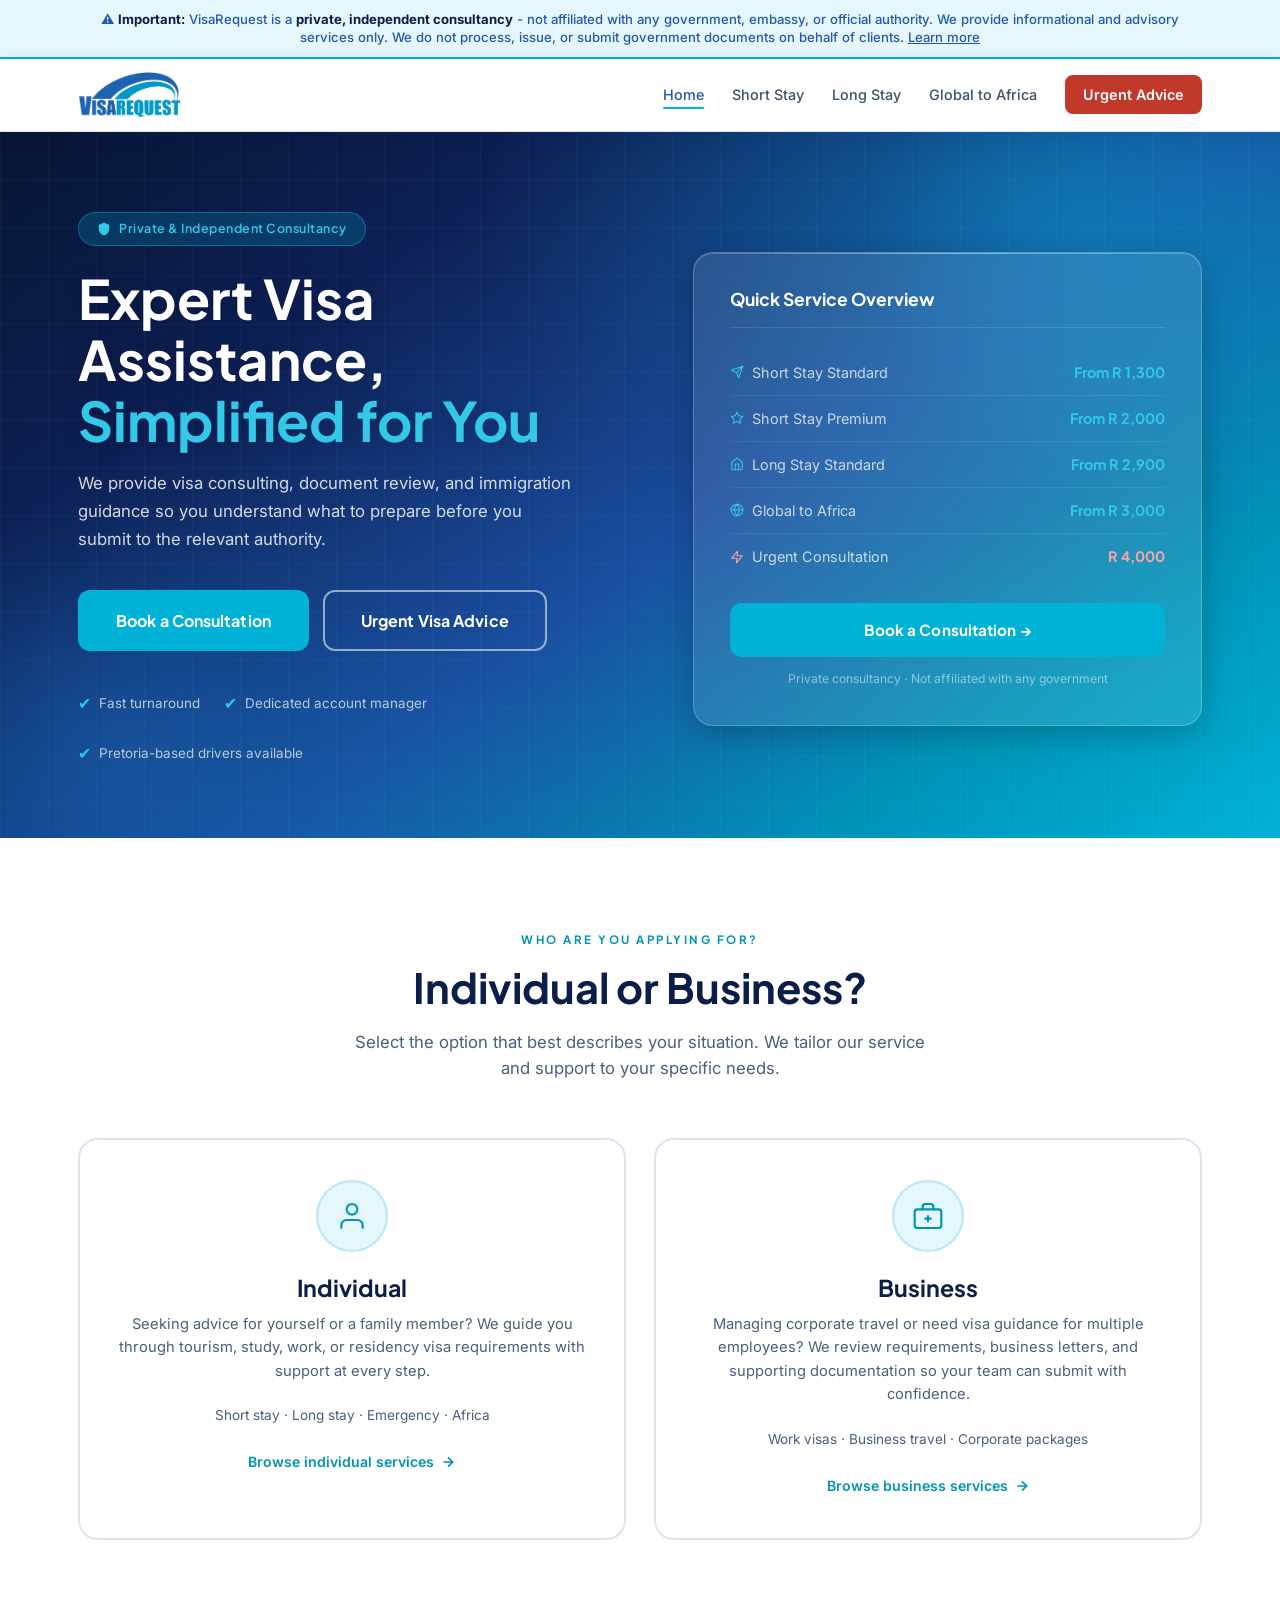
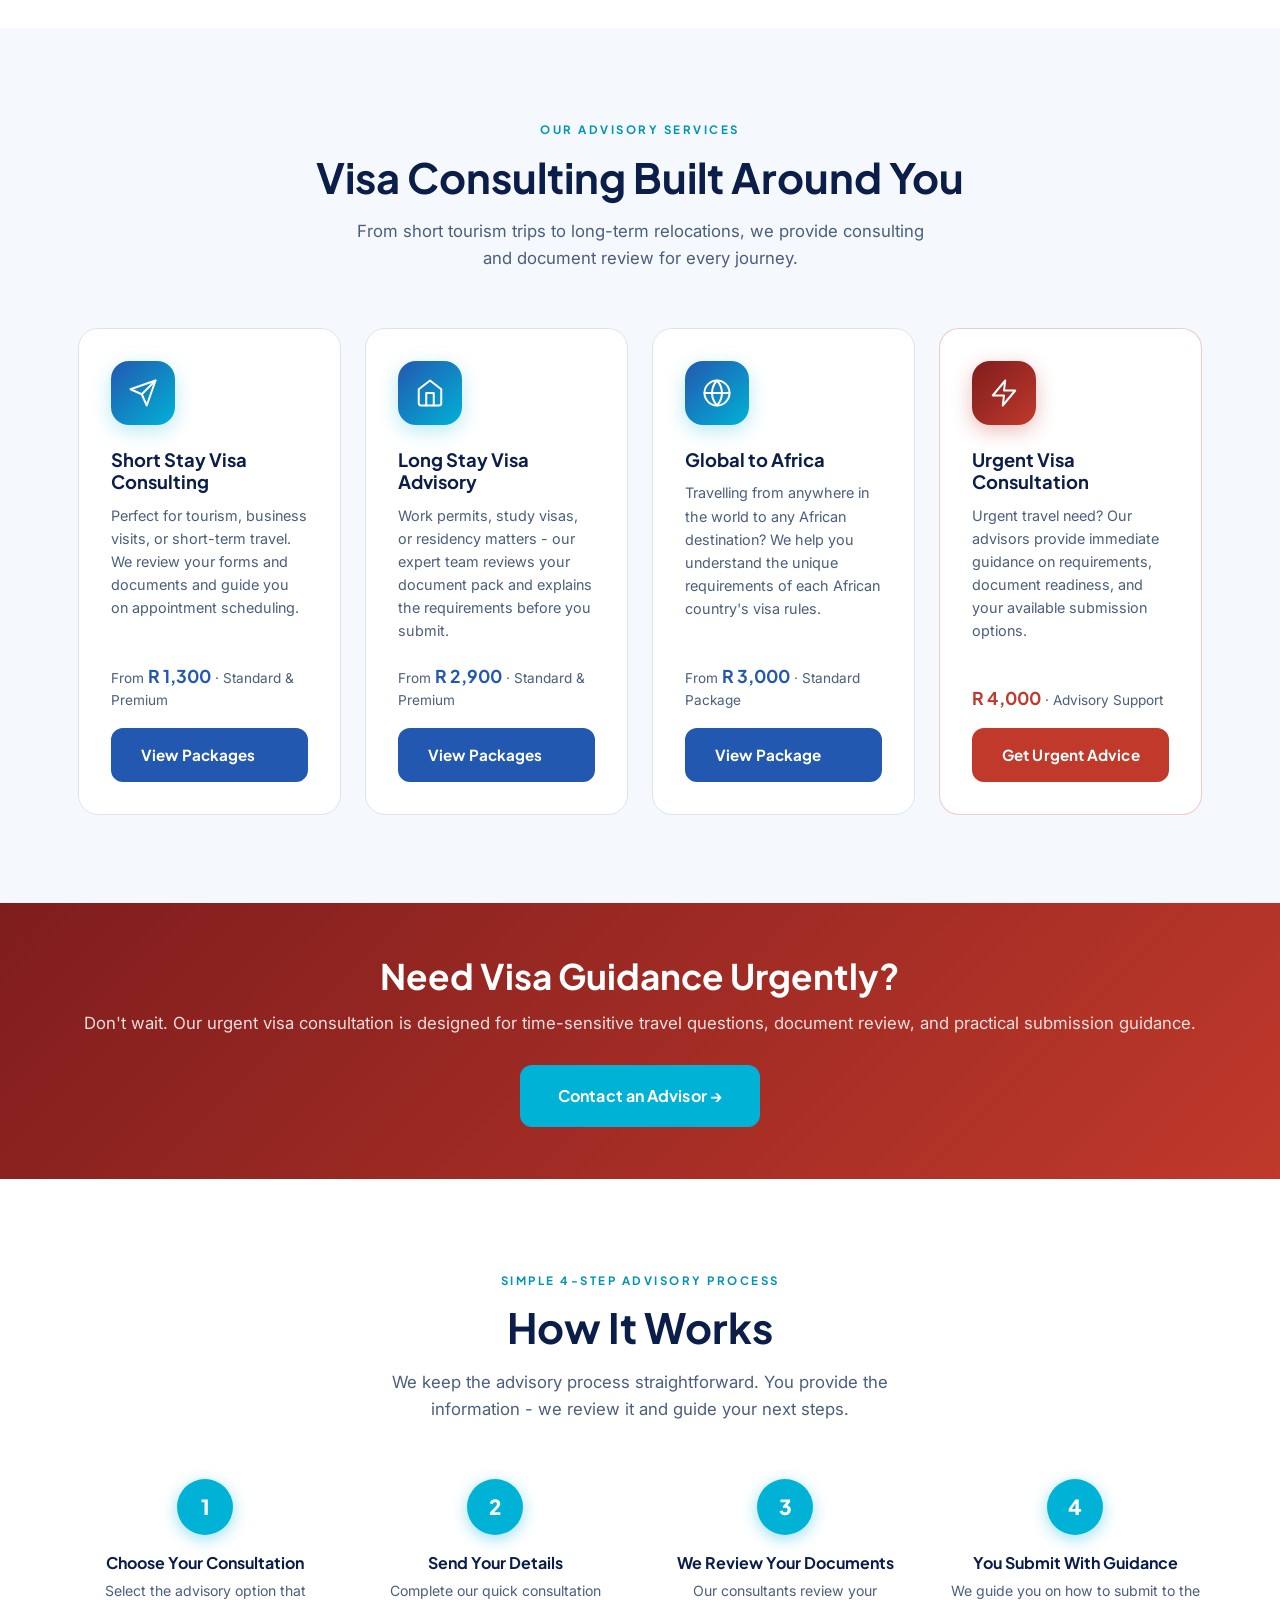
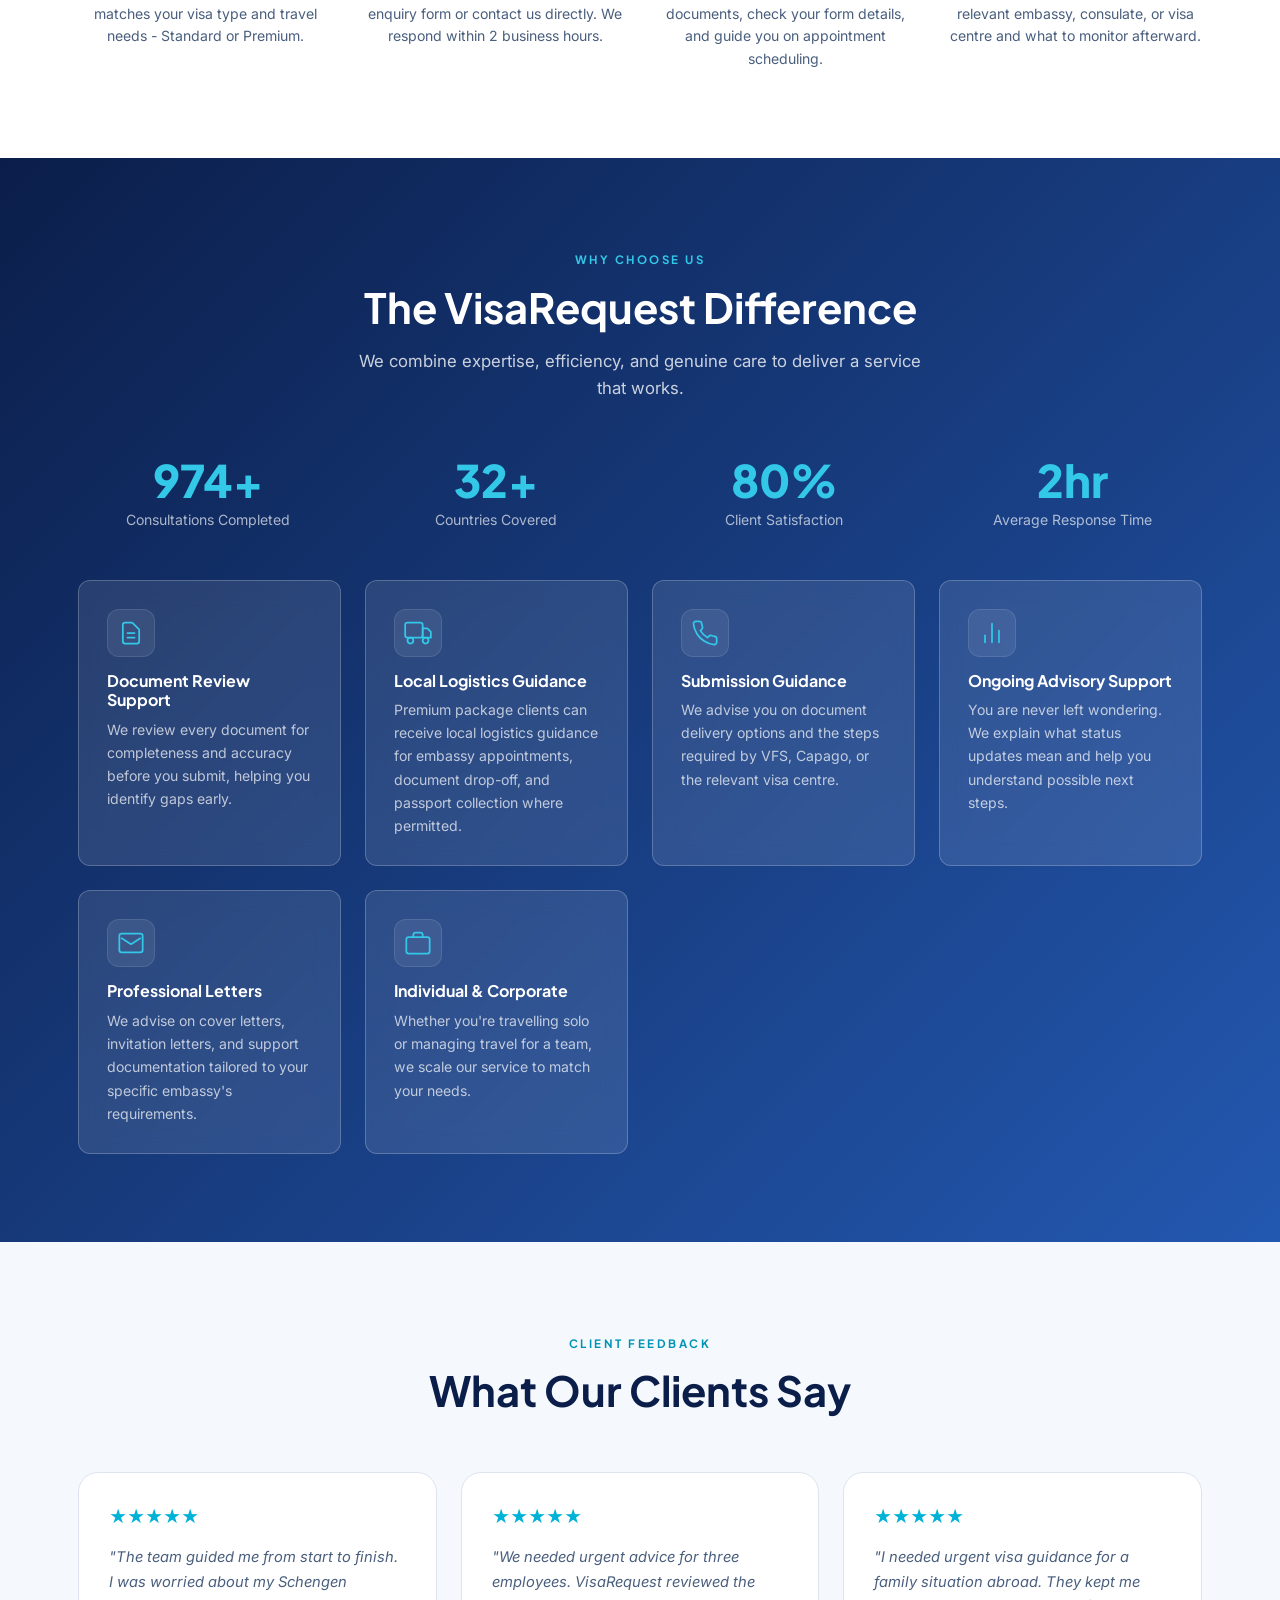
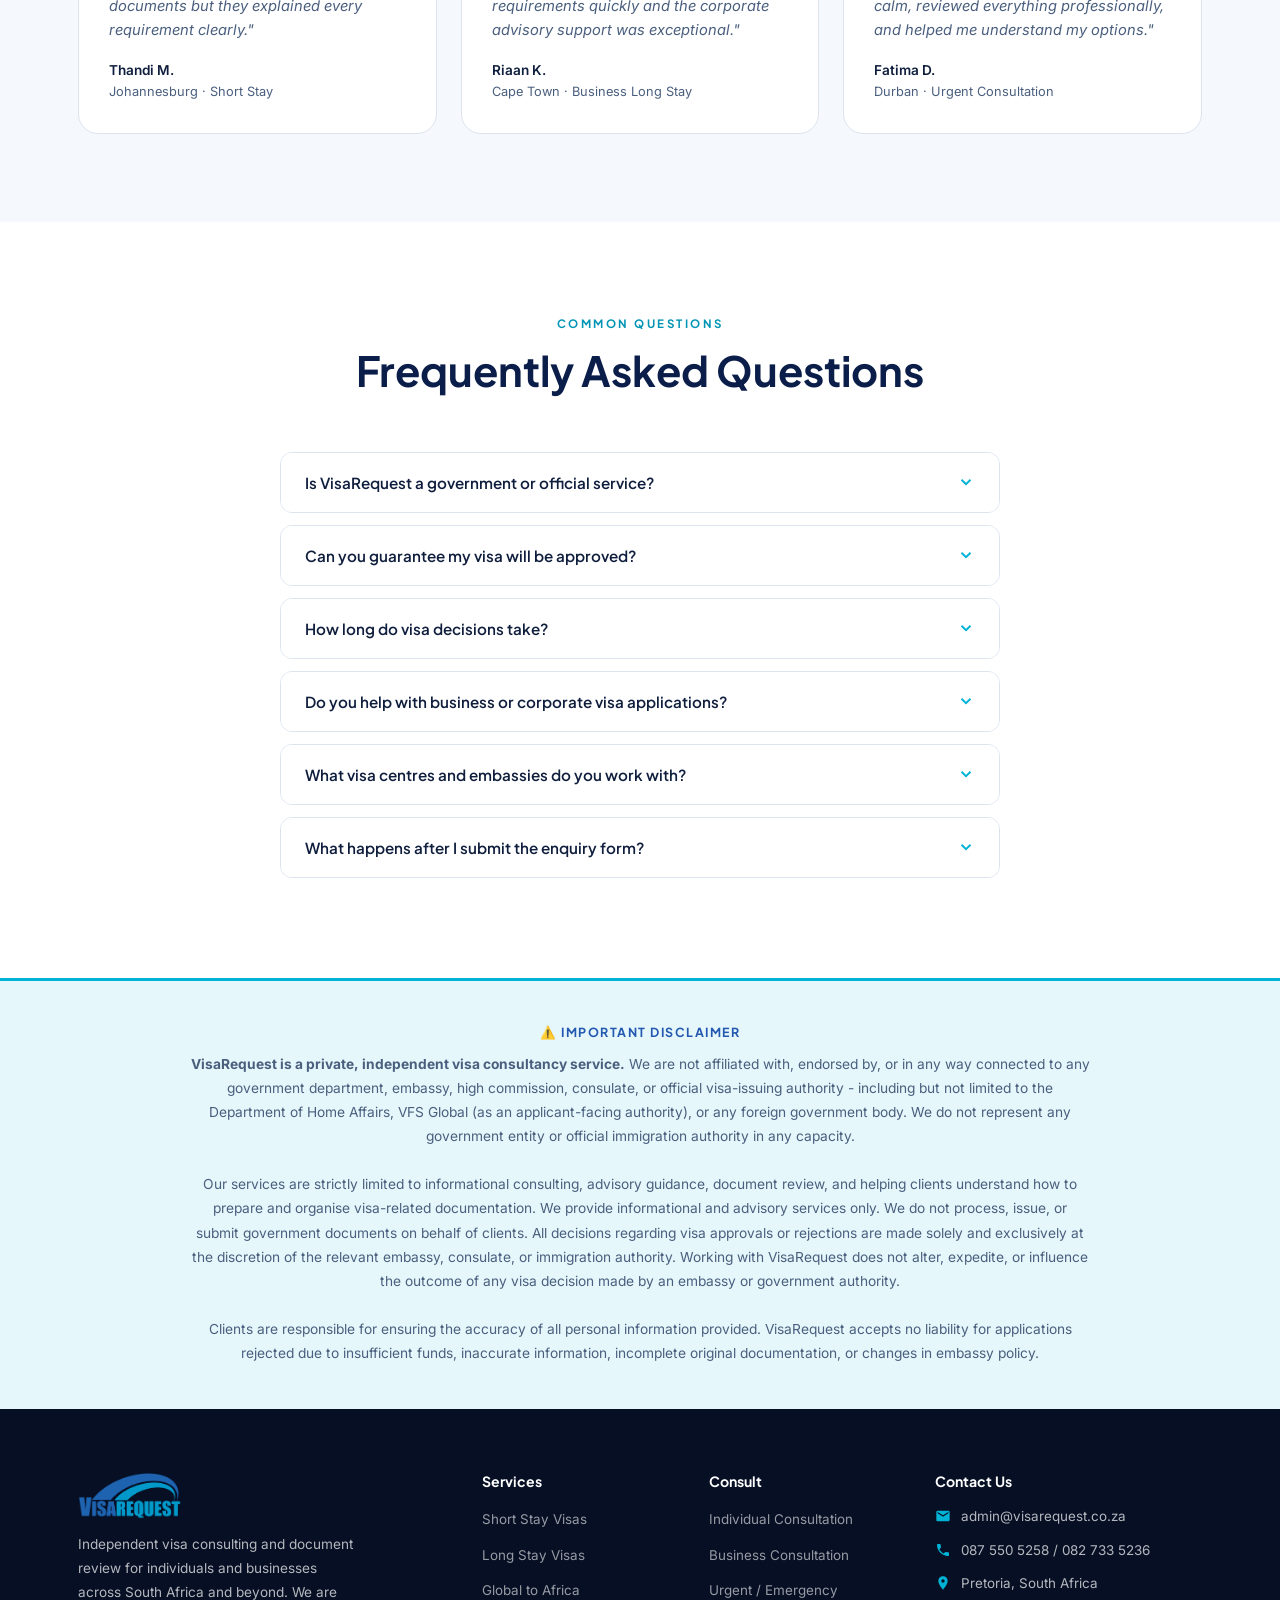
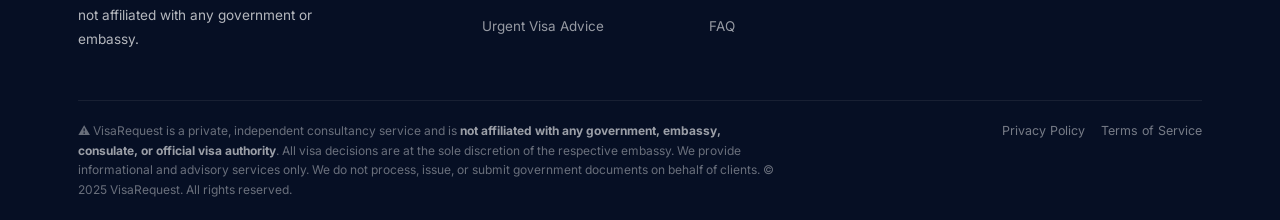
==== commit 663a1b26: "Cache bust form redirect script" ====
--- a/index.html
+++ b/index.html
@@ -533,6 +533,6 @@
     </div>
   </footer>
 
-  <script src="js/main.js"></script>
+  <script src="js/main.js?v=4"></script>
 </body>
 </html>
